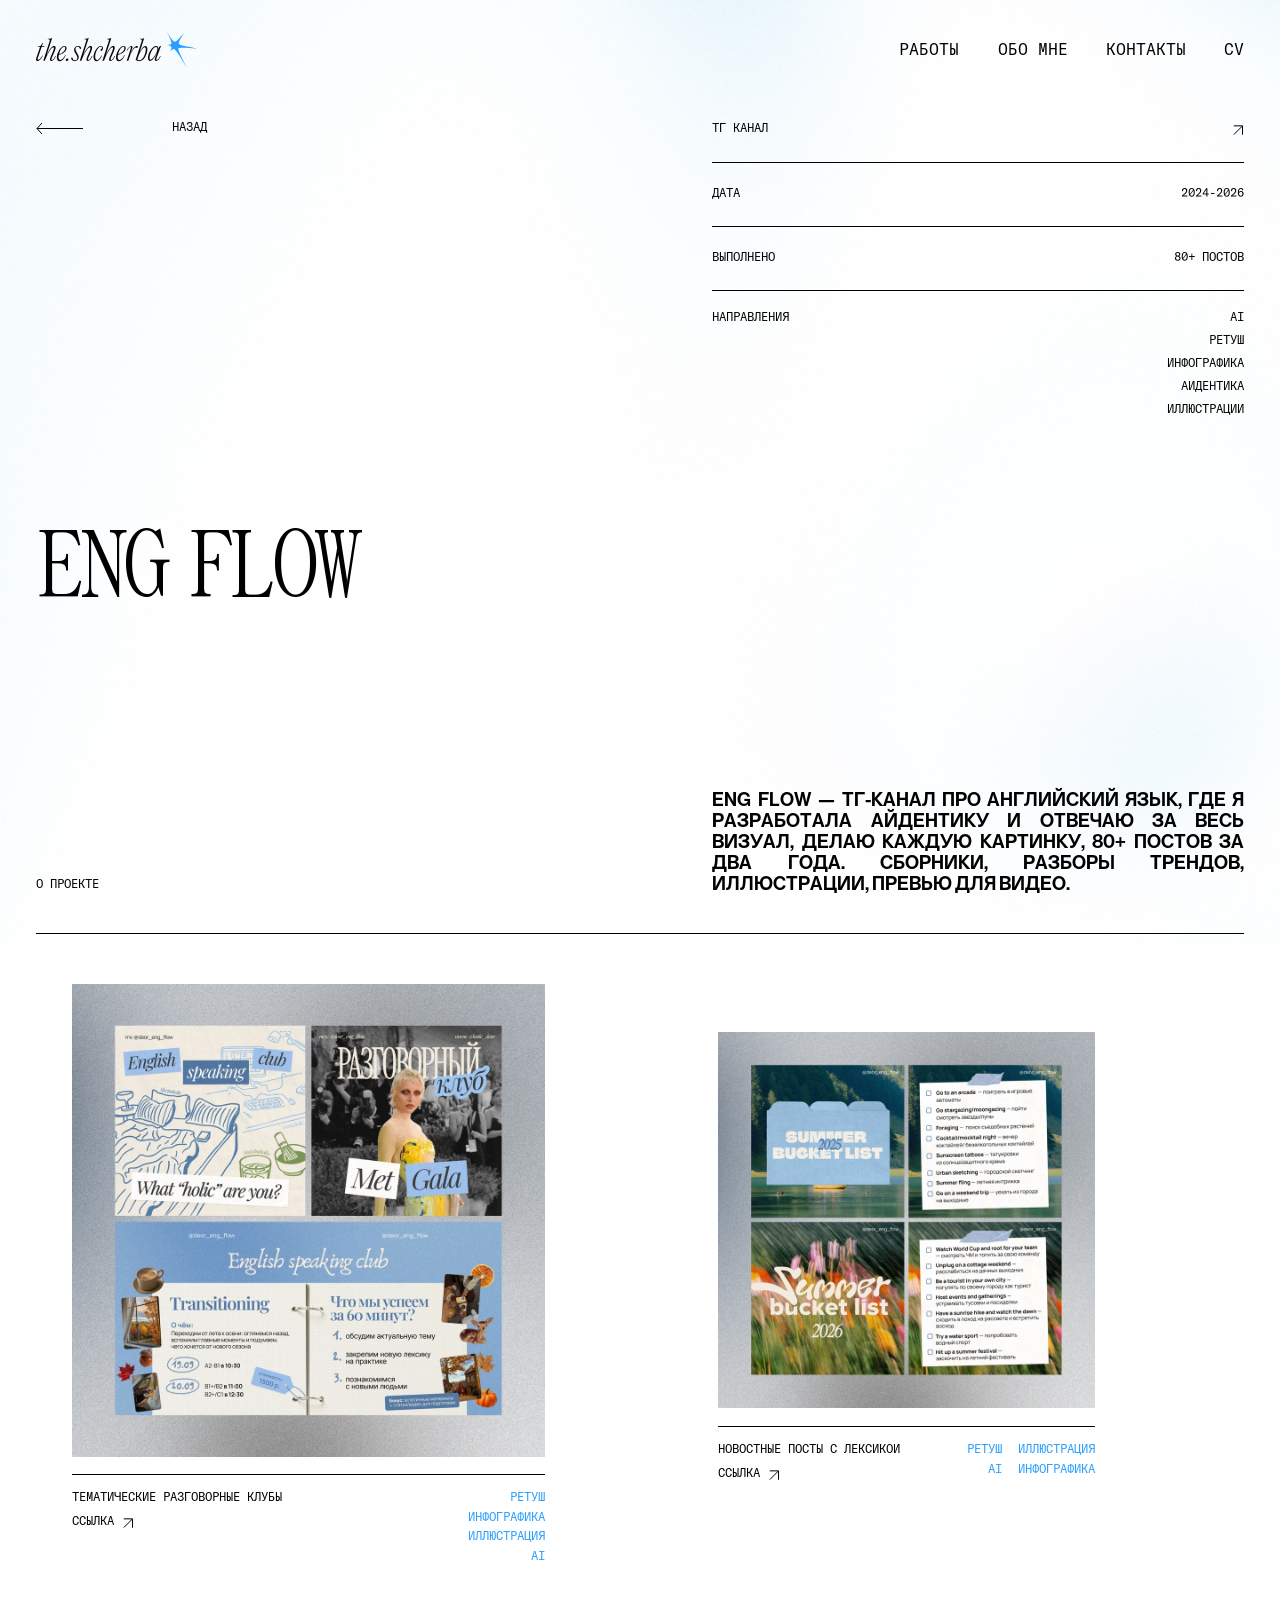
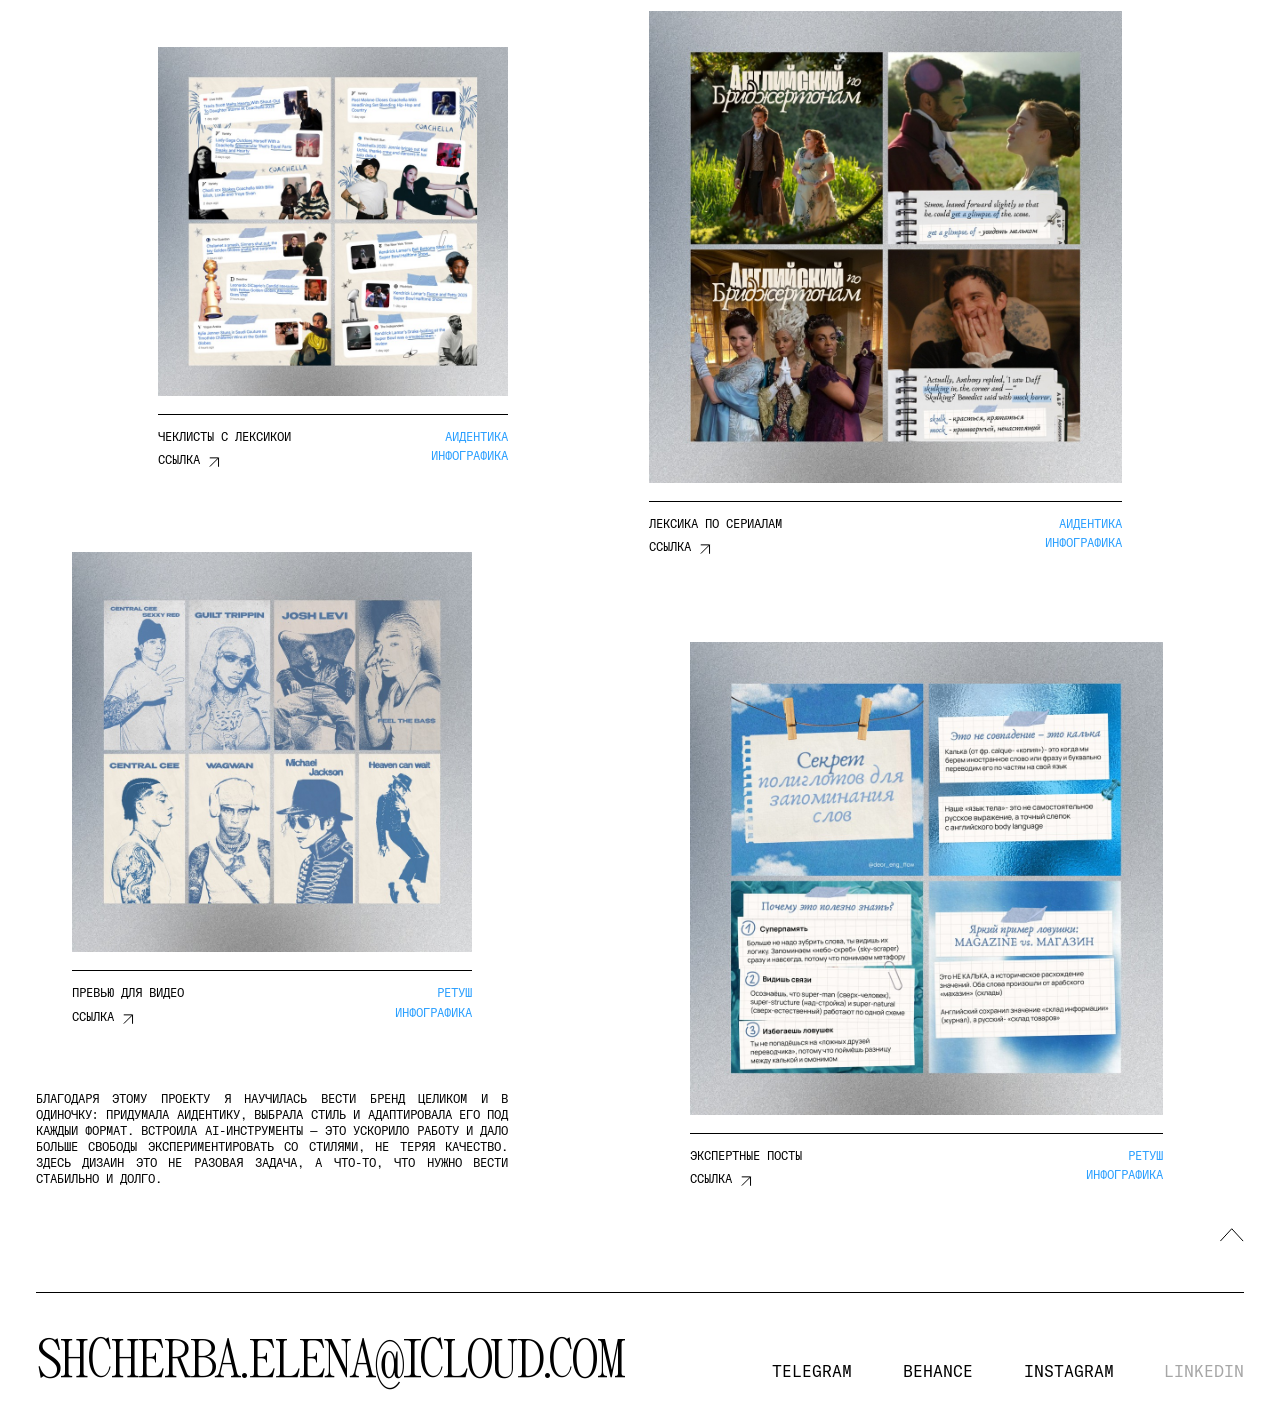
==== eng-flow.html @ 64e2c1d6 "Initial commit: portfolio site Co-Authored-By: Claude Opus 5.5 <noreply@anthropic.com>" ====
<!doctype html>
<html lang="ru">
  <head>
    <meta charset="UTF-8" />
    <meta name="viewport" content="width=device-width, initial-scale=1.0" />
    <title>eng flow — the.shcherba</title>
    <link rel="icon" type="image/png" sizes="32x32" href="assets/favicon-32.png" />
    <link rel="apple-touch-icon" href="assets/apple-touch-icon.png" />
    <link rel="stylesheet" href="css/fonts.css" />
    <link rel="stylesheet" href="css/main.css" />
    <link rel="stylesheet" href="css/case.css" />
  </head>
  <body>
    <div class="case-wrap case-wrap--eng-flow">
      <div class="case-top">
        <a href="index.html" class="case-back">
          <img
            src="assets/figma/icon-back-wide.svg"
            alt=""
            width="47"
            height="13"
          />
          <span>назад</span>
        </a>

        <div class="case-facts">
          <div class="case-facts-row case-facts-row--first">
            <a href="https://t.me/deor_eng_flow" target="_blank" rel="noopener"
              >тг канал</a
            >
            <a
              class="case-facts-arrow"
              href="https://t.me/deor_eng_flow"
              target="_blank"
              rel="noopener"
            >
              <img src="assets/figma/icon-arrow-back.svg" alt="" />
            </a>
          </div>
          <div class="case-facts-row">
            <span>дата</span>
            <span>2024-2026</span>
          </div>
          <div class="case-facts-row">
            <span>выполнено</span>
            <span>80+ постов</span>
          </div>
          <div class="case-facts-row case-facts-tags">
            <span>направления</span>
            <ul>
              <li>ai</li>
              <li>ретуш</li>
              <li>инфографика</li>
              <li>айдентика</li>
              <li>иллюстрации</li>
            </ul>
          </div>
        </div>
      </div>

      <h1 class="case-title">
        <span class="case-title-main">eng flow</span>
      </h1>

      <div class="case-about">
        <span class="case-about-label">о проекте</span>
        <p class="case-about-text">
          ENG FLOW — тг-канал про английский язык, где я разработала айдентику и
          отвечаю за весь визуал, делаю каждую картинку, 80+ постов за два года.
          сборники, разборы трендов, иллюстрации, превью для видео.
        </p>
      </div>

      <div class="case-canvas case-canvas--eng-flow">
        <!-- тематические разговорные клубы -->
        <div class="case-card-group">
          <div
            class="case-photo"
            style="left: 3.015%; top: 0%; width: 39.118%; height: 25.7%"
          >
            <img
              src="assets/photos/eng-flow/clubs.jpg"
              alt="Разговорные клубы ENG FLOW"
            />
          </div>
          <div
            class="case-card-meta"
            style="left: 3.015%; top: 26.618%; width: 39.118%"
          >
            <div class="case-card-divider"></div>
            <div class="case-card-row">
              <div class="case-card-title">
                тематические разговорные клубы
                <a
                  class="case-card-link"
                  href="https://t.me/deor_eng_flow/382"
                  target="_blank"
                  rel="noopener"
                >
                  <span>ссылка</span>
                  <img src="assets/figma/icon-arrow-back.svg" alt="" />
                </a>
              </div>
              <div class="case-card-tags">
                <div class="case-card-tag-group case-card-tag-group--flat">
                  <span>ретуш</span><span>инфографика</span
                  ><span>иллюстрация</span><span>ai</span>
                </div>
              </div>
            </div>
          </div>
        </div>

        <!-- новостные посты с лексикой -->
        <div class="case-card-group">
          <div
            class="case-photo"
            style="left: 56.471%; top: 2.56%; width: 31.176%; height: 20.483%"
          >
            <img
              src="assets/photos/eng-flow/news.jpg"
              alt="Новостные посты с лексикой ENG FLOW"
            />
          </div>
          <div
            class="case-card-meta"
            style="left: 56.471%; top: 24.01%; width: 31.176%"
          >
            <div class="case-card-divider"></div>
            <div class="case-card-row">
              <div class="case-card-title">
                новостные посты с лексикой
                <a
                  class="case-card-link"
                  href="https://t.me/deor_eng_flow/250"
                  target="_blank"
                  rel="noopener"
                >
                  <span>ссылка</span>
                  <img src="assets/figma/icon-arrow-back.svg" alt="" />
                </a>
              </div>
              <div class="case-card-tags">
                <div class="case-card-tag-group">
                  <span>ретуш</span><span>ai</span>
                </div>
                <div class="case-card-tag-group">
                  <span>иллюстрация</span><span>инфографика</span>
                </div>
              </div>
            </div>
          </div>
        </div>

        <!-- чеклисты с лексикой -->
        <div class="case-card-group">
          <div
            class="case-photo"
            style="left: 10.147%; top: 35.99%; width: 28.971%; height: 18.986%"
          >
            <img
              src="assets/photos/eng-flow/checklists.jpg"
              alt="Чеклисты с лексикой ENG FLOW"
            />
          </div>
          <div
            class="case-card-meta"
            style="left: 10.147%; top: 55.942%; width: 28.971%"
          >
            <div class="case-card-divider"></div>
            <div class="case-card-row">
              <div class="case-card-title">
                чеклисты с лексикой
                <a class="case-card-link" href="#">
                  <span>ссылка</span>
                  <img src="assets/figma/icon-arrow-back.svg" alt="" />
                </a>
              </div>
              <div class="case-card-tags">
                <div class="case-card-tag-group">
                  <span>айдентика</span><span>инфографика</span>
                </div>
              </div>
            </div>
          </div>
        </div>

        <!-- лексика по сериалам -->
        <div class="case-card-group">
          <div
            class="case-photo"
            style="left: 50.735%; top: 34.058%; width: 39.118%; height: 25.652%"
          >
            <img
              src="assets/photos/eng-flow/series.jpg"
              alt="Лексика по сериалам ENG FLOW"
            />
          </div>
          <div
            class="case-card-meta"
            style="left: 50.735%; top: 60.676%; width: 39.118%"
          >
            <div class="case-card-divider"></div>
            <div class="case-card-row">
              <div class="case-card-title">
                лексика по сериалам
                <a class="case-card-link" href="#">
                  <span>ссылка</span>
                  <img src="assets/figma/icon-arrow-back.svg" alt="" />
                </a>
              </div>
              <div class="case-card-tags">
                <div class="case-card-tag-group">
                  <span>айдентика</span><span>инфографика</span>
                </div>
              </div>
            </div>
          </div>
        </div>

        <!-- превью для видео -->
        <div class="case-card-group">
          <div
            class="case-photo"
            style="left: 3.015%; top: 63.478%; width: 33.088%; height: 21.739%"
          >
            <img
              src="assets/photos/eng-flow/video-preview.jpg"
              alt="Превью для видео ENG FLOW"
            />
          </div>
          <div
            class="case-card-meta"
            style="left: 3.015%; top: 86.184%; width: 33.088%"
          >
            <div class="case-card-divider"></div>
            <div class="case-card-row">
              <div class="case-card-title">
                превью для видео
                <a class="case-card-link" href="#">
                  <span>ссылка</span>
                  <img src="assets/figma/icon-arrow-back.svg" alt="" />
                </a>
              </div>
              <div class="case-card-tags">
                <div class="case-card-tag-group">
                  <span>ретуш</span><span>инфографика</span>
                </div>
              </div>
            </div>
          </div>
        </div>

        <!-- экспертные посты -->
        <div class="case-card-group">
          <div
            class="case-photo"
            style="left: 54.118%; top: 68.357%; width: 39.118%; height: 25.7%"
          >
            <img
              src="assets/photos/eng-flow/expert.jpg"
              alt="Экспертные посты ENG FLOW"
            />
          </div>
          <div
            class="case-card-meta"
            style="left: 54.118%; top: 95.024%; width: 39.118%"
          >
            <div class="case-card-divider"></div>
            <div class="case-card-row">
              <div class="case-card-title">
                экспертные посты
                <a class="case-card-link" href="#">
                  <span>ссылка</span>
                  <img src="assets/figma/icon-arrow-back.svg" alt="" />
                </a>
              </div>
              <div class="case-card-tags">
                <div class="case-card-tag-group">
                  <span>ретуш</span><span>инфографика</span>
                </div>
              </div>
            </div>
          </div>
        </div>
      </div>

      <div class="case-outro-note">
        <p class="case-outro-text case-outro-text--eng-flow">
          благодаря этому проекту я научилась вести бренд целиком и в одиночку:
          придумала айдентику, выбрала стиль и адаптировала его под каждый
          формат. встроила AI-инструменты — это ускорило работу и дало больше
          свободы экспериментировать со стилями, не теряя качество. здесь дизайн
          это не разовая задача, а что-то, что нужно вести стабильно и долго.
        </p>
        <a href="#top" aria-label="наверх">
          <img class="case-totop" src="assets/figma/icon-totop.svg" alt="" />
        </a>
      </div>
    </div>

    <div class="case-footer-wrap">
      <div
        class="bg-black"
        style="height: 1px; background: #000; width: 100%"
      ></div>
      <footer id="contacts" class="contacts">
        <a class="contacts-email" href="mailto:shcherba.elena@icloud.com"
          >shcherba.elena@icloud.com</a
        >
        <nav class="contacts-links">
          <a href="https://t.me/the_shcherba" target="_blank" rel="noopener"
            >telegram</a
          >
          <a
            href="https://www.behance.net/the_shcherba"
            target="_blank"
            rel="noopener"
            >behance</a
          >
          <a
            href="https://www.instagram.com/the.shcherba/"
            target="_blank"
            rel="noopener"
            >instagram</a
          >
          <span class="contacts-link--pending" title="ждём ссылку от Лены"
            >linkedin</span
          >
        </nav>
      </footer>
    </div>

    <!-- РАУНД 28: хедер намеренно вынесен сюда, в самый конец <body> (не там, где он
       визуально на странице) — технический приём, не визуальный. Подробности в
       комментарии у .hero-nav в main.css: прилипающий/скрывающийся при скролле хедер
       (position:absolute, БЕЗ z-index — z-index ломает mix-blend-mode, см. комментарий)
       должен идти в разметке ПОСЛЕ секций со своим z-index (.skills-canvas/.case-canvas),
       иначе они будут рисоваться поверх него при скролле — порядок покраски для
       position:absolute элементов без z-index решает именно разметка, не CSS-позиция. -->
    <header class="hero-nav">
      <a href="index.html#top" class="logo">
        <img
          class="logo-text-img"
          src="assets/figma/logo-text.svg"
          alt="the.shcherba"
          width="125"
          height="24"
        />
        <img
          class="logo-star-img"
          src="assets/figma/logo-star.svg"
          alt=""
          width="31"
          height="36"
        />
      </a>
      <button type="button" class="nav-menu-toggle" aria-expanded="false">
        (меню)
      </button>
      <nav class="nav-links">
        <a href="index.html#works">работы</a>
        <a href="index.html#about">обо мне</a>
        <a href="index.html#contacts">контакты</a>
        <a href="#" class="cv-link" target="_blank" rel="noopener">cv</a>
      </nav>
    </header>

    <script src="js/vendor/lenis.min.js"></script>
    <script src="js/smooth-scroll.js"></script>
    <script src="js/background.js"></script>
    <script src="js/nav.js"></script>
    <script src="js/cursor.js"></script>
    <script src="js/case-cards.js"></script>
  </body>
</html>
---- css/fonts.css ----
/* GT America Mono — навигация, мелкий текст (Trial — купить лицензию перед публикацией) */
@font-face {
  font-family: "GT America Mono";
  src: url("../fonts/gt-america-mono/GT-America-Mono-Light-Trial.otf") format("opentype");
  font-weight: 300;
  font-style: normal;
  font-display: swap;
}
@font-face {
  font-family: "GT America Mono";
  src: url("../fonts/gt-america-mono/GT-America-Mono-Regular-Trial.otf") format("opentype");
  font-weight: 400;
  font-style: normal;
  font-display: swap;
}

/* Panama — крупный заголовок первого экрана */
@font-face {
  font-family: "Panama";
  src: url("../fonts/panama/Panama-Regular.ttf") format("truetype");
  font-weight: 400;
  font-style: normal;
  font-display: swap;
}

/* PP Editorial New Ultralight Italic — для логотипа (сейчас лого подключено как SVG-картинка, шрифт оставлен про запас) */
@font-face {
  font-family: "PP Editorial New";
  src: url("../fonts/pp-editorial-new/PPEditorialNew-UltralightItalic-BF644b214ff1e9b.otf") format("opentype");
  font-weight: 200;
  font-style: italic;
  font-display: swap;
}

/* PP Editorial New Ultralight (прямой) — цифры в заголовках карточек работ */
@font-face {
  font-family: "PP Editorial New";
  src: url("../fonts/pp-editorial-new/PPEditorialNew-Ultralight-BF644b21500d0c0.otf") format("opentype");
  font-weight: 200;
  font-style: normal;
  font-display: swap;
}

/* Neue Haas Grotesk Display Pro — заголовки секций ("работы", "обо мне") и вступительный текст блока "обо мне" */
/* РАУНД 11: Лена прислала Medium (65) взамен Roman (55) — используем Medium везде, где подключен этот шрифт */
@font-face {
  font-family: "Neue Haas Grotesk Display Pro";
  src: url("../fonts/neue-haas/Neue-Haas-Grotesk-Display-Pro-65-Medium.otf") format("opentype");
  font-weight: 400;
  font-style: normal;
  font-display: swap;
}
---- css/main.css ----
/* ===== reset / base ===== */
*,
*::before,
*::after {
  box-sizing: border-box;
}
html,
body {
  margin: 0;
  padding: 0;
}
body {
  font-family: "GT America Mono", monospace;
  color: #000;
  background: #fff;
  -webkit-font-smoothing: antialiased;
  padding: 0 clamp(20px, 2.78vw, 40px); /* 40px at 1440 canvas width */
}
img {
  display: block;
  max-width: 100%;
}
a {
  color: inherit;
  text-decoration: none;
}
ul {
  list-style: none;
  margin: 0;
  padding: 0;
}
h1 {
  margin: 0;
  font-weight: normal;
}

/* РАУНД 29: визуально скрытый, но доступный для скринридеров текст — нужен там, где одно и то
   же содержимое показано визуально по-разному на десктопе и мобильном (см. .hero-headline:
   десктопная и мобильная версии заголовка — это две разные "нарезки" на строки одного и того же
   текста через чистый CSS display:none/block, обе помечены aria-hidden, поэтому самому тексту
   нужен один-единственный настоящий источник для accessibility — этот класс). */
.sr-only {
  position: absolute;
  width: 1px;
  height: 1px;
  padding: 0;
  margin: -1px;
  overflow: hidden;
  clip: rect(0, 0, 0, 0);
  white-space: nowrap;
  border: 0;
}

/* ===== фон с нойзом (референс chriskalafatis.com, см. js/background.js) ===== */
#bg-canvas {
  position: fixed;
  top: -5vh;
  left: -5vw;
  width: 110vw;
  height: 110vh;
  z-index: -1;
  pointer-events: none;
  /* было 60px. Блюр — это фильтр нижних частот: он усредняет соседние пиксели, а значит стирает
     ЛЮБОЕ мелкое зерно (оно меняется через пиксель — самая высокая "частота" из возможных) даже
     при небольшом радиусе блюра, задолго до того как начинает заметно сглаживать сам силуэт пятна.
     Поэтому блюр тут больше не используется вообще — мягкий край даёт сам шейдер (smoothstep
     внутри blob()), а зерно (js/background.js) остаётся видимым как и должно */
  filter: none;
}

/* ===== кастомный курсор (референс klyuse.com, см. js/cursor.js) ===== */
html.has-custom-cursor,
html.has-custom-cursor * {
  cursor: none !important;
}

.cursor {
  position: fixed;
  top: 0;
  left: 0;
  width: 0;
  height: 0;
  pointer-events: none;
  z-index: 9999;
  opacity: 0;
  transition: opacity 0.2s ease;
}

.cursor.is-visible {
  opacity: 1;
}

.cursor-dot {
  position: absolute;
  top: 0;
  left: 0;
  width: 9px;
  height: 9px;
  border-radius: 50%;
  background: var(--color-accent, #36a9e2);
  border: 0px solid var(--color-accent, #36a9e2);
  transform: translate(-50%, -50%);
  transition:
    width 0.3s cubic-bezier(0.19, 1, 0.22, 1),
    height 0.3s cubic-bezier(0.19, 1, 0.22, 1),
    background-color 0.3s ease,
    border-width 0.3s ease;
}

.cursor.is-hover .cursor-dot {
  width: 80px;
  height: 80px;
  background: rgba(54, 169, 226, 0.16);
  border: 1px solid var(--color-accent, #36a9e2);
}

@media (hover: none), (pointer: coarse) {
  .cursor {
    display: none;
  }
}

/* ===== экран загрузки (РАУНД 36, Figma нода 217:10764 — "MacBook Air - 1") =====
   Показывается при каждом открытии страницы: гифка кота по центру, "Loading..." под ней.
   В Figma-макете (кадр 1280×832) центр группы "кот+текст" чуть выше геометрического центра
   экрана (175px до верха кота + 274 высота + 31 зазор + 12 текста = группа 175-492px, её
   центр 333.5px — это 40% высоты кадра, не 50%), поэтому вместо чистого justify-content:center
   у .loading-screen-inner есть небольшой отрицательный margin-top (в vh, т.к. это оверлей на
   весь экран — в отличие от остальной вёрстки сайта с её max-width:1360px контейнером, тут
   позиционирование от viewport, не от контента). z-index выше, чем у курсора (9999, см. выше) —
   оверлей должен перекрывать вообще всё, включая кастомный курсор. */
.loading-screen {
  position: fixed;
  inset: 0;
  z-index: 100000;
  background: #fff;
  display: flex;
  align-items: center;
  justify-content: center;
  transition: opacity 0.5s ease;
}

.loading-screen.is-hidden {
  opacity: 0;
  pointer-events: none;
}

.loading-screen-inner {
  display: flex;
  flex-direction: column;
  align-items: center;
  gap: 31px;
  margin-top: clamp(-80px, -10vh, 0px);
}

.loading-screen-gif {
  width: clamp(120px, 21vw, 274px);
  aspect-ratio: 1 / 1;
  object-fit: contain;
}

.loading-screen-text {
  margin: 0;
  font-family: "GT America Mono", monospace;
  font-size: 16px;
  text-transform: uppercase;
  color: #000;
  white-space: nowrap;
}

body.is-loading {
  overflow: hidden;
}

@media (prefers-reduced-motion: reduce) {
  .loading-screen {
    transition: none;
  }
}

/* ===== первый экран ===== */
.hero {
  max-width: 1360px;
  margin: 0 auto;
  display: flex;
  flex-direction: column;
  align-items: flex-start;
  gap: 19px;
  /* РАУНД 28: .hero-nav снова ушёл из потока (position:absolute) — нужен position:relative
     здесь, чтобы он позиционировался относительно .hero (центрированной колонки 1360px),
     а не относительно viewport/body. padding-top компенсирует место, которое раньше занимал
     хедер в потоке (его высоту, var(--nav-h), меряет js/nav.js) + прежний gap 19px до него. */
  position: relative;
  padding-top: calc(var(--nav-h, 110px) + 19px);

  height: calc(100vh - 40px);
}

/* --- хедер ---
   РАУНД 19: маска-инверсия/scramble/подчёркивание/прилипание-скрытие при скролле были убраны
   по просьбе Лены — хедер вернулся в обычный статичный поток.
   РАУНД 27: Лена попросила вернуть анимацию хедера как на chriskalafatis.com — маску-инверсию
   на буквах, подчёркивание при наведении, смену символов на 4 пунктах меню, плавную анимацию.
   Тогда НЕ трогали position хедера (оставался в обычном потоке, position:static) — именно
   смена position (fixed в РАУНДЕ 16, затем absolute+scroll-sync в РАУНДЕ 17-18) была причиной
   почти всех багов с маской в прошлых раундах (у position:fixed/absolute со своим stacking
   context mix-blend-mode видит только контент внутри этого контекста, не реальный фон страницы
   позади) — тогда это не просили, поэтому не добавляли.
   РАУНД 28: Лена явно попросила именно это — "при прокрутке вниз пропадает вверх появляется
   мягко", как на chriskalafatis.com. Возвращаем position:absolute, но теперь зная уроки
   прошлых раундов плюс НОВУЮ находку этого раунда (проверено отдельным минимальным тестом в
   Playwright, не на глаз):

   (1) РАУНД 17 — position:fixed ломает mix-blend-mode кросс-контентный блендинг (изолированный
   stacking context), а position:absolute без СВОЕГО z-index — нет; поэтому "прилипание" к верху
   экрана при скролле делается не через fixed, а через JS, который на каждый кадр выставляет
   nav.style.top = window.scrollY (см. js/nav.js) — визуально неотличимо от fixed, но блендинг
   остаётся настоящим.

   (2) РАУНД 18 — анимация через CSS `transform` на элементе с position:fixed/absolute может
   спровоцировать браузер поднять его в отдельный GPU-слой композитинга даже в состоянии покоя —
   это тоже ломает mix-blend-mode на реальных устройствах. Поэтому анимация скрытия/появления
   идёт через `margin-top` (layout-свойство), а не через transform.

   (3) НОВОЕ, РАУНД 28 — САМ `z-index` (с любым числовым значением, не `auto`) на позиционированном
   элементе создаёт для него изолированную группу блендинга точно так же, как position:fixed —
   mix-blend-mode внутри такой группы видит только то, что нарисовано ВНУТРИ самого .hero-nav
   (например звёздочку рядом с текстом), а не реальный контент страницы позади хедера. Раньше
   (РАУНДЫ 16-18) на хедере стоял `z-index:100` — похоже, кросс-контентный блендинг тогда работал
   не до конца корректно, просто это не было поймано отдельным тестом. Проверено минимальным
   изолированным примером (прямоугольник с mix-blend-mode:difference текстом на градиентном фоне):
   без z-index — текст корректно меняет цвет под градиентом; с любым z-index (включая 100) —
   текст остаётся сплошным белым, блендинга нет. Поэтому здесь z-index у `.hero-nav` НЕТ вообще —
   чтобы он всё равно гарантированно рисовался поверх других секций со своим z-index
   (`.skills-canvas`/`.case-canvas`, им z-index:0 нужен по отдельной причине — см. комментарий
   там), сам `<header class="hero-nav">` в разметке каждой страницы перенесён в самый конец
   `<body>` (после всех остальных секций) — для position:absolute элементов без z-index порядок
   прорисовки среди "конкурентов" на той же позиции решает порядок в DOM, а не позиция на экране
   (которая всё равно управляется через top/margin-top, а не через место в разметке). */
.hero-nav {
  /* хедер позиционируется от окна (position:absolute, body не relative), а не от колонки
     контента — поэтому вычитаем боковые отступы body (та же clamp, что у body выше), иначе
     на узких экранах (где 1360px не ограничивает) он прилипал к краям экрана */
  width: calc(100% - 2 * clamp(20px, 2.78vw, 40px));
  max-width: 1360px;
  margin: 0 auto;
  padding: clamp(20px, 2.6vw, 32px) 0px clamp(14px, 1.8vw, 22px);
  box-sizing: border-box;
  display: flex;
  align-items: center;
  justify-content: space-between;
  position: absolute;
  top: 0;
  left: 0;
  right: 0;
  margin-top: 0;
  transition: margin-top 0.4s ease;
}

/* скрытое состояние — выезжает вверх за пределы экрана (margin-top отрицательный, см. комментарий
   выше про то, почему margin-top, а не transform). На самом верху страницы хедер всегда виден
   (см. логику в js/nav.js) — сразу после загрузки класс не навешивается. */
.hero-nav.nav-hidden {
  margin-top: calc(var(--nav-h, 110px) * -1.3);
}

.logo {
  display: flex;
  align-items: center;
  gap: 6px;
}

/* mix-blend-mode:difference против белого текста и filter:invert(1) против чёрного SVG-лого —
   та же пара приёмов, что уже проверялась в РАУНДАХ 16/18: инверсия должна быть именно на
   буквах (текст лого + пункты меню), звёздочка (.logo-star-img) её сознательно не получает,
   как и просила Лена в РАУНДЕ 18 ("маска инвертирующая... только на буквах"). */
.logo-text-img {
  display: block;
  width: 125px;
  height: 24px;
  mix-blend-mode: difference;
  filter: invert(1);
}

.logo-star-img {
  display: block;
  width: 31px;
  height: 36px;
}

.nav-links {
  display: flex;
  align-items: center;
  gap: clamp(20px, 3vw, 42px);
}

.nav-links a {
  position: relative;
  display: inline-block;
  font-size: 16px;
  line-height: 12px;
  text-transform: uppercase;
  white-space: nowrap;
  color: #fff;
  mix-blend-mode: difference;
}

/* подчёркивание при наведении — тонкая линия, выезжает слева направо.
   Тоже mix-blend-mode:difference + белый фон, как и сам текст, чтобы линия вела себя так же
   (видна на любом фоне позади хедера, не только на белом). */
.nav-links a::after {
  content: "";
  position: absolute;
  left: 0;
  right: 0;
  bottom: -4px;
  height: 1px;
  background: #fff;
  mix-blend-mode: difference;
  transform: scaleX(0);
  transform-origin: left;
  transition: transform 0.35s ease;
}

.nav-links a:hover::after {
  transform: scaleX(1);
}

/* Safari / любой браузер на iOS (движок WebKit): маска-инверсия хедера там не работает.
   Проверено тестовыми страницами в Safari: ломает её WebGL-фон #bg-canvas (с ним — текст
   не виден, без него — виден; прилипание хедера через top в js/nav.js ни при чём). Плюс
   WebKit не смешивает с фоном самого body/холста страницы — только с обычными блоками.
   mix-blend-mode в WebKit видит только то, что в одном слое композитинга с хедером, а
   анимированный канвас всегда в своём слое. Поэтому в WebKit — запасной вариант: обычный
   чёрный текст и чёрное лого без блендинга, всегда (по решению Лены — без переключения цвета
   над фото). Класс .is-webkit на <html> ставит js/nav.js. */
html.is-webkit .logo-text-img {
  mix-blend-mode: normal;
  filter: none; /* исходный SVG лого чёрный — invert(1) делал его белым для difference */
}

html.is-webkit .nav-links a,
html.is-webkit .nav-links a::after,
html.is-webkit .nav-menu-toggle {
  mix-blend-mode: normal;
}

html.is-webkit .nav-links a,
html.is-webkit .nav-menu-toggle {
  color: #000;
}

html.is-webkit .nav-links a::after {
  background: #000;
}

/* РАУНД 29: кнопка "(меню)" — показывается только на узких экранах (см. @media max-width:480px),
   раскрывает/прячет .nav-links. На десктопе/планшете её просто не видно и она не участвует в
   layout (display:none), поэтому justify-content:space-between у .hero-nav её не замечает. */
.nav-menu-toggle {
  display: none;
}

/* --- заголовок --- */
.hero-headline {
  position: relative;
  width: 100%;
  height: clamp(320px, 44vw, 599px);
}

.hero-star {
  position: absolute;
  left: 11.8%;
  top: 41.4%;
  width: 21px;
  height: 21px;
}

/* РАУНД 29: настоящий <h1> теперь просто .sr-only (один источник текста для скринридеров —
   см. комментарий у .sr-only в начале файла), сама видимая вёрстка — в .hero-lines--desktop /
   .hero-lines--mobile ниже (обе aria-hidden, переключаются через display:none/block по
   медиа-запросу, см. @media (max-width: 480px) в конце файла). */
.hero-lines--mobile {
  display: none;
}

.hero-line {
  position: absolute;
  display: block;
  font-family: "Panama", serif;
  font-size: clamp(30px, 5.88vw, 80px);
  line-height: 1;
  letter-spacing: -0.0695em;
  text-transform: uppercase;
  white-space: nowrap;
  color: #000;
  transform: translateY(-50%);
}

.hero-line:nth-of-type(1) {
  left: 14.49%;
  right: 17.72%;
  top: 43.24%;
}

.hero-line:nth-of-type(2) {
  left: 25.59%;
  right: 14.49%;
  top: 56.59%;
}

.hero-line:nth-of-type(3) {
  left: 18.31%;
  right: 20.37%;
  top: 69.95%;
}

.hero-accent {
  position: absolute;
  right: 9.3%;
  top: 69.45%;
  transform: translateY(-50%);
  font-family: "GT America Mono", monospace;
  font-size: 16px;
  text-transform: uppercase;
  white-space: nowrap;
  color: #36a9e2;
}

.hero-accent-smiley {
  text-transform: none;
}

/* --- низ первого экрана --- */
.hero-bottom {
  width: 100%;
  display: flex;
  align-items: flex-end;
  justify-content: space-between;
}

.hero-greeting {
  display: flex;
  align-items: flex-end;
  gap: 12px;
}

.hero-photo {
  width: 125px;
  height: 142px;
  overflow: hidden;
  flex-shrink: 0;
}

.hero-photo img {
  width: 100%;
  height: 100%;
  object-fit: cover;
}

.hero-greeting-text {
  margin: 0;
  font-family: "GT America Mono", monospace;
  font-size: 16px;
  line-height: 1;
  text-transform: uppercase;
  white-space: nowrap;
  color: #000;
}
.hero-greeting-text-comma {
  letter-spacing: -0.0822em;
}

.hero-stats {
  display: flex;
  flex-direction: column;
  align-items: flex-end;
  gap: 8px;
  font-family: "GT America Mono", monospace;
  font-size: 16px;
  line-height: 1;
  text-transform: uppercase;
  text-align: right;
  color: #000;
  white-space: nowrap;
}

/* ===== общий ритм секций ===== */
:root {
  --gap-section: clamp(40px, 5.56vw, 80px); /* 80px на холсте 1440 */
  --gap-sub: clamp(
    28px,
    4.17vw,
    60px
  ); /* 60px между типы проектов / обо мне / контакты */
  --color-tag: #2a9fff; /* категория-тег у карточек работ */
  --color-accent: #36a9e2; /* акцентный голубой (hero, фон) */
}

.works,
.bottom-group {
  max-width: 1360px;
  margin: var(--gap-section) auto 0;
}

/* --- переиспользуемый заголовок секции ("работы (1)", "обо мне (2)") --- */
.section-header {
  display: flex;
  align-items: center;
  justify-content: space-between;
  width: 100%;
  padding: 18px 0;
  border-bottom: 1px solid #000;
  text-transform: uppercase;
}

.section-label {
  font-family: "Neue Haas Grotesk Display Pro", sans-serif;
  font-size: 19px;
  line-height: 19px;
}

.section-counter {
  font-family: "GT America Mono", monospace;
  font-size: 19px;
  line-height: 19px;
  letter-spacing: -0.0882em;
}

/* ===== работы ===== */
.works {
  display: flex;
  flex-direction: column;
  gap: 20px;
}

.work-divider {
  height: 1px;
  background: #000;
  width: 100%;
}

.work-row {
  display: flex;
  align-items: stretch;
  gap: 20px;
}

.work-info {
  flex: 0 0 39.12%;
  display: flex;
  flex-direction: column;
  justify-content: space-between;
  text-transform: uppercase;
}

.work-tag {
  font-family: "GT America Mono", monospace;
  font-size: 12px;
  line-height: 12px;
  color: var(--color-tag);
}

.work-title {
  margin: 0;
  display: flex;
  align-items: flex-end;
  gap: clamp(8px, 1.25vw, 17px);
  font-family: "Panama", serif;
  font-weight: normal;
  font-size: clamp(28px, 4.27vw, 58px);
  letter-spacing: -0.06em;
  line-height: 1;
  color: #000;
}

.work-number {
  font-family: "PP Editorial New", serif;
  font-weight: 200;
  font-size: clamp(24px, 3.82vw, 52px);
  letter-spacing: -0.04em;
}

.work-image {
  flex-shrink: 0;
  overflow: hidden;
}

.work-image img {
  width: 100%;
  height: 100%;
  object-fit: cover;
  display: block;
}

.work-image--wide {
  flex-basis: 33.38%;
  aspect-ratio: 454 / 315;
}

.work-image--square {
  flex-basis: 23.16%;
  aspect-ratio: 1 / 1;
}

.work-meta {
  flex: 1 1 0%;
  display: flex;
  flex-direction: column;
  justify-content: space-between;
  align-items: flex-end;
  text-align: right;
  text-transform: uppercase;
  font-family: "GT America Mono", monospace;
  font-size: 12px;
  line-height: 12px;
}

.work-facts {
  display: flex;
  flex-direction: column;
  align-items: flex-end;
  gap: 8px;
}

.work-tags {
  display: flex;
  flex-direction: column;
  align-items: flex-end;
  gap: 8px;
}

/* ===== типы проектов (шарики, статично — без физики, добавим позже) ===== */
.bottom-group {
  display: flex;
  flex-direction: column;
}

.skills-canvas {
  position: relative;
  /* z-index:0 (а не auto) — создаёт свой локальный stacking context, чтобы z-index у шариков/
     подсказки внутри (ниже) не "утекал" на уровень всей страницы */
  z-index: 0;
  width: 100%;
  aspect-ratio: 1360 / 682;
  border: 1px solid #000;
  border-radius: 40px;
  overflow: hidden;
}

.skills-hint,
.skills-title {
  position: absolute;
  left: 50%;
  text-align: center;
  white-space: nowrap;
  color: #000;
  text-transform: uppercase;
  z-index: 2;
  pointer-events: none;
}

/* подсказка — на 10px над заголовком (было отдельно, top: 50% − 7.5vw, и зазор плавал от
   ширины). Заголовок центрирован по 50% с line-height:1, поэтому его верх = 50% − половина
   font-size (та же clamp, что у .skills-title ниже); translateY(-100%) ставит низ подсказки
   на эту линию минус 3px. Не 10: у подсказки под буквами ещё место строки, а заглавные
   Panama начинаются ниже верха строки — видимый зазор между самими буквами выходит ~10px.
   Мобильный (≤480) переопределяет top/transform отдельно. */
.skills-hint {
  top: calc(50% - clamp(26px, 4.27vw, 58px) / 2 - 3px);
  transform: translate(-50%, -100%);
  font-family: "GT America Mono", monospace;
  font-size: 16px;
}

.skills-title {
  top: 50%;
  transform: translate(-50%, -50%);
  margin: 0;
  font-family: "Panama", serif;
  font-weight: normal;
  font-size: clamp(26px, 4.27vw, 58px);
  letter-spacing: -0.06em;
  line-height: 1;
}

.skills-balls {
  position: absolute;
  inset: 0;
}

.skills-balls li {
  position: absolute;
  aspect-ratio: 1 / 1;
  width: 11.03%;
  border: 1px solid #000;
  border-radius: 50%;
  display: flex;
  align-items: center;
  justify-content: center;
  text-align: center;
  padding: 8px;
  font-family: "GT America Mono", monospace;
  font-size: 12px;
  line-height: 12px;
  color: #000;
  text-transform: uppercase;
}

.skills-balls li:nth-child(1) {
  left: 77.87%;
  top: 0.51%;
}
.skills-balls li:nth-child(2) {
  left: 59.41%;
  top: 11.14%;
}
.skills-balls li:nth-child(3) {
  left: 43.9%;
  top: 8.8%;
}
.skills-balls li:nth-child(4) {
  left: 15.37%;
  top: 12.9%;
}
.skills-balls li:nth-child(5) {
  left: 30%;
  top: 23.02%;
}
.skills-balls li:nth-child(6) {
  left: 30%;
  top: 48.24%;
}
.skills-balls li:nth-child(7) {
  left: 18.46%;
  top: 48.24%;
}
.skills-balls li:nth-child(8) {
  left: 18.46%;
  top: 77.57%;
}
.skills-balls li:nth-child(9) {
  left: 31.47%;
  top: 77.57%;
}
.skills-balls li:nth-child(10) {
  left: 48.16%;
  top: 77.57%;
}
.skills-balls li:nth-child(11) {
  left: 61.18%;
  top: 77.57%;
}
.skills-balls li:nth-child(12) {
  left: 77.87%;
  top: 77.57%;
}
.skills-balls li:nth-child(13) {
  left: 64.93%;
  top: 48.24%;
}

/* на десктопе js/skills-balls.js заменяет статичный список на физику-канвас */
.skills-balls--hidden {
  display: none;
}

.skills-physics-canvas {
  position: absolute;
  inset: 0;
  z-index: 1;
  touch-action: none;
}

/* ===== обо мне ===== */
.about {
  margin-top: var(--gap-sub);
  display: flex;
  flex-direction: column;
  gap: 60px;
}

.about-body {
  display: flex;
  justify-content: space-between;
  gap: 24px;
  flex-wrap: wrap;
}

.about-text {
  flex: 0 0 39.1%;
  display: flex;
  flex-direction: column;
  gap: 8px;
  text-align: justify;
  text-transform: uppercase;
}

.about-intro {
  margin: 0;
  font-family: "Neue Haas Grotesk Display Pro", sans-serif;
  font-size: 19px;
  line-height: 21px;
}

.about-bio {
  margin: 0;
  font-family: "GT America Mono", monospace;
  font-size: 12px;
  line-height: 16px;
}

.about-programs {
  flex: 0 0 39.1%;
  min-width: 260px;
}

.about-programs h4 {
  margin: 0 0 12px;
  font-family: "Neue Haas Grotesk Display Pro", sans-serif;
  font-weight: normal;
  font-size: 19px;
  text-transform: uppercase;
}

.about-programs-cols {
  display: flex;
  gap: 20px;
}

.about-programs-cols ul {
  flex: 1;
  display: flex;
  flex-direction: column;
  gap: 2px;
  font-family: "GT America Mono", monospace;
  font-size: 12px;
  line-height: 16px;
  text-transform: uppercase;
}

/* ===== контакты / футер ===== */
.contacts {
  margin-top: var(--gap-sub);
  display: flex;
  align-items: flex-end;
  justify-content: space-between;
  flex-wrap: wrap;
  gap: 24px;
  padding-bottom: var(--gap-section);
}

.contacts-email {
  font-family: "Panama", serif;
  font-size: clamp(28px, 4.27vw, 58px);
  line-height: 1;
  letter-spacing: -0.06em;
  text-transform: uppercase;
  color: #000;
}

.contacts-links {
  flex: 0 0 39.1%;
  min-width: 260px;
  display: flex;
  align-items: center;
  justify-content: space-between;
  gap: 16px;
  font-family: "GT America Mono", monospace;
  font-size: 16px;
  text-transform: uppercase;
}

.contacts-link--pending {
  color: #000;
  opacity: 0.35;
  cursor: default;
}

/* десктоп: от футера до конца страницы — тот же отступ, что у хедера сверху (верхний padding
   .hero-nav: clamp(20px, 2.6vw, 32px), т.е. 32px на обычной ширине десктопа). На мобильных
   ширинах (≤860) — свои 24px, см. .contacts в @media (max-width: 860px) ниже. */
@media (min-width: 861px) {
  .contacts {
    padding-bottom: clamp(20px, 2.6vw, 32px);
    /* соцсети — на одной линии с буквами почты (по базовой линии), а не с низом блока:
       низ блока почты задаёт "@", который уходит ниже строки, и ссылки из-за него
       опускались ниже букв */
    align-items: baseline;
  }
}

/* ===== mobile fallback (без макета в Figma — своя адаптация) ===== */
@media (max-width: 860px) {
  .hero-nav {
    flex-wrap: wrap;
    row-gap: 16px;
  }
  .nav-links {
    gap: 20px;
  }

  .hero-headline {
    height: auto;
    padding: 48px 0 24px;
  }
  .hero-star {
    display: none;
  }
  .hero-line {
    position: static;
    display: block;
    transform: none;
    font-size: clamp(28px, 9vw, 40px);
    white-space: normal;
  }
  .hero-accent {
    position: static;
    display: block;
    transform: none;
    text-align: left;
    margin-top: 12px;
  }

  .hero-bottom {
    flex-wrap: wrap;
    gap: 24px;
  }
  .hero-stats {
    align-items: flex-start;
    text-align: left;
  }

  /* --- работы --- */
  .work-row {
    flex-wrap: wrap;
  }
  .work-info {
    flex: 1 1 100%;
    order: 1;
    gap: 12px;
  }
  .work-image {
    order: 2;
    flex: 1 1 100%;
  }
  .work-image--wide,
  .work-image--square {
    flex-basis: 100%;
  }
  .work-meta {
    order: 3;
    flex: 1 1 100%;
    align-items: flex-start;
    text-align: left;
    margin-top: 12px;
  }
  .work-facts,
  .work-tags {
    align-items: flex-start;
  }

  /* --- типы проектов ---
     РАУНД 29: раньше тут на узком экране физика шариков полностью отключалась (js/skills-balls.js
     возвращался из isDesktop()-проверки) и вместо холста показывался плоский список тегов-пилюль.
     Лена явно попросила ("блок с шариками должен быть такой же анимированный как в декстопной
     версии") — физика теперь работает на любой ширине (js больше не делает ранний return), холст
     остаётся тем же бордер-блоком со скруглением, что и на десктопе (без переопределений здесь).
     Точная подгонка размера шариков/заголовка под Figma-макет "Главная — мобильная" — в
     @media (max-width: 480px) в конце файла. */

  /* --- обо мне --- */
  .about-body {
    flex-direction: column;
    gap: 32px;
  }
  .about-text,
  .about-programs {
    flex-basis: 100%;
    text-align: left;
  }

  /* --- контакты --- */
  .contacts {
    flex-direction: column;
    align-items: flex-start;
    gap: 20px;
    padding-bottom: 24px; /* от футера до конца страницы на мобильном */
  }
  .contacts-links {
    flex-basis: 100%;
    justify-content: flex-start;
    gap: 20px;
    flex-wrap: wrap;
  }
}

/* ===== РАУНД 29: точный мобильный макет главной страницы по Figma ("Главная — мобильная",
   нода 114:7704, холст 390px) =====
   Отдельная, более узкая точка перелома (480px, а не общие 860px выше) — макет в Figma нарисован
   именно под телефон, не под планшет; на ширинах 480-860 (планшет) остаётся обычная упрощённая
   адаптация из блока выше. Цифры позиционирования (left/top у строк заголовка, отступы у фото
   и т.д.) сняты из Figma Dev Mode для холста 390px с отступами по бокам 20px (контентная зона
   ~350px — то же число, что и в самой Figma-ноде "Знакомство"/"Обо мне", см. их width:350px). */
@media (max-width: 480px) {
  /* --- заголовок первого экрана: своя, не десктопная, разбивка на строки (см. .hero-lines--mobile
     и комментарий у .sr-only в начале файла — почему текст продублирован на уровне разметки) --- */
  /* первый экран — ровно на высоту экрана телефона: заголовок по центру свободного места
     между хедером и нижним блоком (margin: auto по вертикали), блок с фото и цифрами
     прижат к низу. svh — высота с учётом панелей браузера (на iPhone 100vh больше видимой
     области, и нижний блок уезжал бы под адресную строку); 100vh — запасной вариант для
     старых браузеров. Снизу 20px — тот же отступ, что по бокам. */
  .hero {
    height: 100vh;
    height: 100svh;
    padding-bottom: 20px;
    gap: 0;
  }
  .hero-headline {
    height: auto;
    padding: 0;
    margin: auto 0;
  }

  .hero-lines--desktop {
    display: none;
  }

  .hero-lines--mobile {
    display: block;
    position: relative;
    width: 100%;
    height: 210px;
  }

  .hero-line-m {
    position: absolute;
    display: block;
    white-space: nowrap;
    font-family: "Panama", serif;
    font-weight: normal;
    font-size: 40px;
    line-height: 1;
    letter-spacing: -0.0695em;
    text-transform: uppercase;
    color: #000;
  }
  .hero-line-m:nth-of-type(1) {
    left: 45px;
    top: 0;
  }
  .hero-line-m:nth-of-type(2) {
    left: 0;
    top: 43px;
  }
  .hero-line-m:nth-of-type(3) {
    left: 107px;
    top: 83px;
  }
  .hero-line-m:nth-of-type(4) {
    left: 14px;
    top: 123px;
  }
  .hero-line-m:nth-of-type(5) {
    left: 101px;
    top: 163px;
  }

  .hero-star {
    display: block;
    position: absolute;
    left: 11px;
    top: 9px;
    width: 22px;
    height: 21px;
  }

  .hero-accent {
    display: block;
    position: absolute;
    left: auto;
    right: 10px; /* не впритык к краю — проверено по Dev Mode: правый край текста на x=340 из 350 */
    top: 175px;
    transform: none;
    margin-top: 0;
    text-align: right;
    font-size: 12px;
  }

  /* --- знакомство: фото+подпись слева, статы справа, в один ряд (без переноса), фото меньше
     (88x100 вместо десктопных 125x142 — см. Figma-ноду "Знакомство") --- */
  .hero-bottom {
    flex-wrap: nowrap;
  }
  .hero-greeting {
    gap: 10px;
  }
  .hero-photo {
    width: 88px;
    height: 100px;
  }
  .hero-greeting-text {
    font-size: 12px;
  }
  .hero-stats {
    gap: 4px;
    font-size: 12px;
  }

  /* --- типы проектов: тот же физический холст, что на десктопе (см. комментарий выше), только
     пропорции под Figma-ноду "Типы проектов" (холст 350x650, кружки меньше скруглены по углам
     самого блока — 24px вместо 40px). Хинт+заголовок на десктопе каждый центрируется САМ по себе
     (translate(-50%,-50%)) — на мобильном это не совпадает с Dev Mode: там это единый блок
     (хинт + заголовок, gap 8px) центрированный КАК ЦЕЛОЕ в холсте 350x650, а не каждая строка
     по отдельности — поэтому top у обеих взят напрямую из Dev Mode (% от высоты холста 650px,
     bordered-box с aspect-ratio держит пропорцию, так что % тут надёжны), а не от 50%. */
  .skills-canvas {
    aspect-ratio: 350 / 650;
    border-radius: 24px;
  }
  .skills-hint {
    top: 46.02%;
    transform: translateX(-50%);
    font-size: 12px;
  }
  .skills-title {
    top: 49.71%;
    transform: translateX(-50%);
    font-size: 40px;
  }

  /* --- хедер: логотип + кнопка "(меню)" вместо всегда видимых 4 ссылок (см. Figma-ноду "Хедер"
     мобильной версии). Ссылки открываются в полноэкранном слое .mobile-menu (ниже, после
     этого медиа-блока; создаёт его js/nav.js), сама .nav-links в хедере на мобильном скрыта. */
  .nav-links {
    display: none;
  }
  .nav-menu-toggle {
    display: block;
    background: none;
    border: none;
    padding: 0;
    margin: 0;
    cursor: pointer;
    font-family: "GT America Mono", monospace;
    font-size: 12px;
    text-transform: uppercase;
    color: #fff;
    mix-blend-mode: difference;
  }

  /* --- работы: по Dev Mode мобильная карточка проще десктопной — тег, заголовок, обложка,
     ОДНА строка дат/цифр (без строки тегов-категорий вообще, её нет в мобильной ноде ни у одного
     из 4 кейсов) --- */
  .work-tags {
    display: none;
  }
  /* название кейса слева, тег-категория справа в одну строку (по просьбе Лены — было тег
     над заголовком). align-items:baseline — шрифты разного размера (Panama 28px и моно 12px),
     так нижний край букв у обоих на одной линии. gap — минимальный зазор, если название
     длинное; обычно между ними свободное место от space-between. */
  .work-info {
    flex-direction: row;
    justify-content: space-between;
    align-items: baseline;
    gap: 20px;
  }
  .work-info .work-title {
    order: 1;
    font-size: 40px;
  }
  /* "2026" у Young Con — в той же пропорции к названию, что и на десктопе (52 к 58) */
  .work-info .work-number {
    font-size: 36px;
  }
  .work-info .work-tag {
    order: 2;
    text-align: right;
  }
  .work-meta {
    margin-top: 0;
  } /* было +12px поверх gap:20px у .work-row — в сумме получалось 32px вместо 20 */
  .work-facts {
    flex-direction: row;
    justify-content: space-between;
    align-items: flex-start;
    width: 100%;
  }
  /* Thothex: три факта в одну строку не помещаются — дата слева, остальные два справа
     столбиком друг под другом (зазор 4px, как у .hero-stats на мобильном). Только эта
     карточка (класс в index.html), у остальных фактов по два — им хватает ряда выше. */
  .work-facts--split {
    display: grid;
    grid-template-columns: auto auto;
    justify-content: space-between;
    column-gap: 16px;
    row-gap: 4px;
  }
  .work-facts--split > :first-child {
    grid-row: 1 / span 2;
  }
  .work-facts--split > :not(:first-child) {
    grid-column: 2;
    text-align: right;
  }
  /* отступ сверху у каждой карточки (раньше — только у первой, после "Работы (1)") —
     вместе с gap:20px у .works даёт 40px от заголовка/разделителя до карточки */
  .work-row {
    margin-top: 20px;
  }

  /* --- обо мне: Dev Mode даёт два разных зазора там, где раньше стоял один и тот же (32px) —
     между заголовком секции и блоком текста/программ 32px, а ВНУТРИ этого блока (текст → программы)
     20px, а не наоборот */
  .about {
    gap: 32px;
  }
  .about-body {
    gap: 20px;
  }
  .about-programs-cols {
    gap: 32px;
  } /* 142 + 32 + 176 = 350 — ровно по ширине контента, не 20px */

  /* --- контакты: в Dev Mode строка ссылок идёт НАД почтой (а не под ней, как в текущей разметке
     десктопа) — переставляем через flex order, без правки HTML; почта крупнее (32px), зазор
     между строкой ссылок и почтой — 10px */
  .contacts {
    gap: 10px;
  }
  .contacts-email {
    order: 2;
    font-size: 32px;
  }
  .contacts-links {
    order: 1;
    /* .contacts — колоночный flex (см. адаптацию выше), а align-items там flex-start, то есть
       по кросс-оси (тут это ширина) дети не растягиваются, а сжимаются по контенту — без
       align-self:stretch justify-content:space-between ниже просто нечего распределять
       (контейнер = сумме ширин ссылок, без лишнего места) */
    align-self: stretch;
    flex-basis: auto;
    justify-content: space-between;
    flex-wrap: nowrap;
    gap: 0;
  }
}

/* ===== мобильное меню — полноэкранный слой поверх всего (создаёт js/nav.js по кнопке
   "(меню)"). Раскладка по макету (Figma, "iPhone 16 - 1"): белый фон, сверху лого +
   "(закрыть)" (как хедер), по центру 4 ссылки, внизу соцсети и почта (как мобильный футер).
   Появление: круг "выплывает" из центра кнопки (правый верхний угол) и растёт до самого
   дальнего угла экрана — clip-path: circle(). Точку и радиус (--menu-x/-y/-r) выставляет
   скрипт перед открытием. z-index выше курсора (9999), но ниже экрана загрузки (100000).
   Закрытый слой — круг нулевого радиуса + visibility:hidden (с задержкой на время анимации
   закрытия, чтобы круг успел "схлопнуться" обратно в кнопку). */
.mobile-menu {
  position: fixed;
  inset: 0;
  z-index: 10000;
  display: flex;
  flex-direction: column;
  padding: 0 20px 24px; /* низ — 24px, как у мобильного футера */
  background: #fff;
  color: #000;
  clip-path: circle(0px at var(--menu-x, 100%) var(--menu-y, 0%));
  visibility: hidden;
  transition:
    clip-path 0.7s cubic-bezier(0.65, 0, 0.35, 1),
    visibility 0s linear 0.7s;
}

.mobile-menu.is-open {
  clip-path: circle(var(--menu-r, 150vmax) at var(--menu-x, 100%) var(--menu-y, 0%));
  visibility: visible;
  transition:
    clip-path 0.7s cubic-bezier(0.65, 0, 0.35, 1),
    visibility 0s;
}

/* --- верх: те же отступы и выравнивание, что у хедера на мобильном (.hero-nav: сверху
   clamp(20px, 2.6vw, 32px), элементы по центру по вертикали) — лого и "(закрыть)" встают
   ровно туда, где были лого и "(меню)" */
.mobile-menu-top {
  display: flex;
  align-items: center;
  justify-content: space-between;
  padding-top: clamp(20px, 2.6vw, 32px);
}

/* лого в меню — просто чёрное, без маски-инверсии хедера (фон тут всегда белый) */
.mobile-menu .logo-text-img {
  mix-blend-mode: normal;
  filter: none;
}

.mobile-menu-close {
  background: none;
  border: none;
  padding: 0;
  margin: 0;
  cursor: pointer;
  font-family: "GT America Mono", monospace;
  font-size: 12px;
  text-transform: uppercase;
  color: #000;
}

/* при открытии скрипт переводит фокус на "(закрыть)" — рамку показываем только при работе
   с клавиатуры */
.mobile-menu-close:focus {
  outline: none;
}
.mobile-menu a:focus-visible,
.mobile-menu-close:focus-visible {
  outline: 1px solid #000;
  outline-offset: 4px;
}

/* --- центр: ссылки столбиком по центру экрана (занимают всё свободное место между верхом
   и низом, внутри — по центру) */
.mobile-menu-links {
  flex: 1;
  display: flex;
  flex-direction: column;
  align-items: center;
  justify-content: center;
  gap: 36px;
}

.mobile-menu-link {
  font-family: "GT America Mono", monospace;
  font-size: 16px;
  line-height: 1.1;
  text-transform: uppercase;
  color: #000;
}

/* --- низ: копия футера (.contacts) — его мобильные стили (соцсети строкой над почтой 32px,
   зазор 10px) уже заданы выше в @media (max-width: 480px), тут только убираем внешние
   отступы футера страницы */
.mobile-menu .contacts {
  margin-top: 0;
  padding-bottom: 0;
}
/* соцсети в меню мельче, чем в футере страницы (там 16px) — по макету 12px */
.mobile-menu .contacts-links {
  font-size: 12px;
}

/* ссылки и низ: при ОТКРЫТИИ плавно проявляются по очереди, когда круг уже почти закрыл
   экран (задержка 0.35s + 0.1s на каждый следующий элемент, --i ставит скрипт).
   При ЗАКРЫТИИ текст никак не анимируется — остаётся как есть, круг просто схлопывается
   поверх него; в скрытое состояние (opacity 0, сдвиг вниз) он сбрасывается мгновенно уже
   после того, как круг закрылся и слой спрятан (0s с задержкой 0.8s — с запасом после 0.7s
   анимации круга, чтобы ни один кадр сброса не попал на экран). */
.mobile-menu-link,
.mobile-menu-contacts {
  opacity: 0;
  transform: translateY(12px);
  transition:
    opacity 0s linear 0.8s,
    transform 0s linear 0.8s;
}

.mobile-menu.is-open .mobile-menu-link,
.mobile-menu.is-open .mobile-menu-contacts {
  opacity: 1;
  transform: none;
  transition:
    opacity 0.9s cubic-bezier(0.33, 1, 0.68, 1),
    transform 1s cubic-bezier(0.16, 1, 0.3, 1);
  transition-delay: calc(0.35s + var(--i, 0) * 0.1s);
}

/* пока меню открыто — страница под ним не прокручивается (Lenis останавливает сам скрипт) */
html.mobile-menu-open,
html.mobile-menu-open body {
  overflow: hidden;
}

/* меню только для мобильной вёрстки — на ширине больше 480 его нет вообще */
@media (min-width: 481px) {
  .mobile-menu {
    display: none;
  }
}

/* без анимаций: слой просто появляется/исчезает, содержимое сразу на месте */
@media (prefers-reduced-motion: reduce) {
  .mobile-menu,
  .mobile-menu.is-open {
    clip-path: none;
    transition: none;
  }
  .mobile-menu-link,
  .mobile-menu-contacts,
  .mobile-menu.is-open .mobile-menu-link,
  .mobile-menu.is-open .mobile-menu-contacts {
    opacity: 1;
    transform: none;
    transition: none;
  }
}
---- css/case.css ----
/* ===== страница кейса (Young Con 2026 и другие) ===== */

.case-wrap {
  max-width: 1360px;
  margin: 0 auto;
  display: flex;
  flex-direction: column;
  gap: 19px;
  /* РАУНД 28: тот же приём, что у .hero в main.css — .hero-nav внутри снова position:absolute
     (скрытие/появление при скролле), .case-wrap даёт ему точку отсчёта (position:relative) и
     компенсирует освободившееся место отступом сверху (высота хедера + прежний gap 19px). */
  position: relative;
  padding-top: calc(var(--nav-h, 110px) + 19px);
}

/* --- назад + факты --- */
.case-top {
  display: flex;
  align-items: flex-start;
  justify-content: space-between;
  gap: 24px;
  flex-wrap: wrap;
}

.case-back {
  display: flex;
  align-items: center;
  gap: clamp(24px, 7vw, 100px);
  padding: 12px 0;
  cursor: pointer;
}

.case-back img {
  display: block;
  width: 47px;
  height: 13px;
}

.case-back span {
  font-family: "GT America Mono", monospace;
  font-size: 12px;
  text-transform: uppercase;
  white-space: nowrap;
}

.case-facts {
  width: min(100%, 532px);
  font-family: "GT America Mono", monospace;
  font-size: 12px;
  text-transform: uppercase;
}

.case-facts-row {
  display: flex;
  align-items: center;
  justify-content: space-between;
  gap: 12px;
  padding: 24px 0;
  border-bottom: 1px solid #000;
}

.case-facts-row a { cursor: pointer; }

/* первая строка (сайт / тг канал) — ниже остальных (50px), чтобы текст был на одном
   уровне со словом «Назад» рядом, см. Figma */
.case-facts-row--first {
  padding: 13px 0 25px;
}

/* ===== РАУНД 39: подчёркивание при наведении — текст "сайт"/"тг канал" (первая строка
   фактов, Figma нода 12:3932) и "ссылка" у карточек (Figma нода 12:4049). Тот же приём,
   что у пунктов меню в хедере (.nav-links a::after, main.css) — тонкая линия выезжает
   слева направо, только здесь без mix-blend-mode (хедер лежит поверх разных фонов, тут
   всегда чёрный текст на белом, блендинг не нужен). Смена символов при наведении — в
   js/nav.js (тот же общий scrambleTree(), что и у остальных ссылок по сайту). Стрелка
   .case-facts-arrow в подчёркивание намеренно не входит — просили только сам текст. */
.case-facts-row--first a:not(.case-facts-arrow) {
  position: relative;
}

.case-facts-row--first a:not(.case-facts-arrow)::after {
  content: "";
  position: absolute;
  left: 0;
  right: 0;
  bottom: -2px;
  height: 1px;
  background: currentColor;
  transform: scaleX(0);
  transform-origin: left;
  transition: transform 0.35s ease;
}

.case-facts-row--first a:not(.case-facts-arrow):hover::after {
  transform: scaleX(1);
}

.case-facts-arrow img {
  display: block;
  width: 12px;
  height: 12px;
}

.case-facts-value-multi {
  text-align: right;
  line-height: 1.4;
}

/* строка фактов с двухстрочным значением (Thothex, «результаты») — той же высоты, что и
   обычная однострочная («дата», 64px): обычная = 24 + 15 (строка текста) + 24 + 1 (линия),
   двухстрочное значение = 2 × 1.4em = 33.6px, поэтому вертикальные отступы уменьшены на
   половину разницы (33.6 − 15) / 2 = 9.3px → по 14.7px сверху и снизу. */
.case-facts-row:has(.case-facts-value-multi) {
  padding-top: calc(24px - (2.8em - 15px) / 2);
  padding-bottom: calc(24px - (2.8em - 15px) / 2);
}

.case-facts-tags {
  border-bottom: none;
  align-items: flex-start;
  padding-top: 20px;
  padding-bottom: 0;
}

.case-facts-tags ul {
  display: flex;
  flex-direction: column;
  align-items: flex-end;
  gap: 8px;
  text-align: right;
}

/* --- заголовок --- */
.case-title {
  margin: clamp(36px, 6.5vw, 96px) 0 clamp(50px, 9vw, 130px);
  display: flex;
  flex-direction: column;
  text-transform: uppercase;
  color: #000;
}

.case-title-main {
  font-family: "Panama", serif;
  font-weight: normal;
  font-size: clamp(44px, 7.35vw, 100px);
  letter-spacing: -0.06em;
  line-height: 1;
}

.case-title-year {
  font-family: "PP Editorial New", serif;
  font-weight: 200;
  font-size: clamp(38px, 6.32vw, 86px);
  letter-spacing: -0.04em;
  line-height: 1;
}

/* --- о проекте --- */
.case-about {
  display: flex;
  align-items: flex-end;
  justify-content: space-between;
  gap: 24px;
  flex-wrap: wrap;
  border-bottom: 1px solid #000;
  padding-top: 40px;
  padding-bottom: 40px; /* от текста «о проекте» до полоски — 40px (по просьбе Лены) */
  margin-bottom: 31px; /* + 19px flex-gap у .case-wrap = 50px от полоски до коллажа фото (по просьбе Лены) */
}

.case-about-label {
  font-family: "GT America Mono", monospace;
  font-size: 12px;
  text-transform: uppercase;
  white-space: nowrap;
}

.case-about-text {
  margin: 0;
  width: min(100%, 532px);
  font-family: "Neue Haas Grotesk Display Pro", sans-serif;
  font-size: 19px;
  line-height: 21px;
  text-align: justify;
  text-transform: uppercase;
}

/* --- коллаж фото кейса --- */
.case-canvas {
  position: relative;
  /* z-index:0 — свой локальный stacking context, чтобы z-index у стрелок карусели внутри (ниже)
     не утекал на уровень всей страницы */
  z-index: 0;
  width: 100%;
}

/* высота канваса у каждого кейса своя (см. высоту коллажа в Figma) —
   раньше у всех страниц было одно и то же значение Young Con (3445.355px),
   из-за чего на Yandex/Thothex/eng flow канвас растягивался намного выше, чем нужно,
   и снизу появлялся лишний пустой отступ */
.case-canvas--young-con { aspect-ratio: 1360 / 3445.355; }
.case-canvas--yandex     { aspect-ratio: 1360 / 1873; }
.case-canvas--thothex    { aspect-ratio: 1360 / 2627; }
.case-canvas--eng-flow   { aspect-ratio: 1360 / 2070; }

.case-canvas > * {
  position: absolute;
}

/* РАУНД 31: на Young Con фото/подписи теперь не всегда прямые дети .case-canvas — часть из них
   обёрнута в .case-gallery/.case-photo-pair/.case-photo-offset для мобильного Figma-макета (см.
   young-con.html и мобильный блок ниже). На десктопе эти обёртки display:contents (следующее
   правило) — из DOM-дерева для раскладки/покраски они пропадают, но для CSS-селекторов (в
   отличие от layout) дерево остаётся прежним, поэтому .case-canvas > * их больше не видит.
   Дублируем position:absolute явным селектором по классу, чтобы не зависеть от глубины вложенности. */
.case-canvas .case-photo,
.case-canvas .case-caption {
  position: absolute;
}

/* РАУНД 32: та же история для .case-card-meta на карточных страницах (Yandex и т.п.) —
   у Yandex он теперь тоже бывает обёрнут в .case-card-group для мобильного макета
   (см. ниже и yandex.html), поэтому дублируем position:absolute и для него явным
   селектором. На Thothex/eng flow .case-card-meta остаётся прямым ребёнком .case-canvas
   (обёртки нет) — им это правило ничего не меняет, он и так был .case-canvas > *. */
.case-canvas .case-card-meta {
  position: absolute;
}

.case-gallery,
.case-photo-pair,
.case-photo-offset,
.case-card-group,
.case-merch-gallery,
.case-merch-row {
  display: contents;
}

.case-photo {
  overflow: hidden;
}

/* РАУНД 42: скруглённые углы у фото-мокапов приложения (Thothex Visiom, десктоп — Figma
   нода 12:4158 и 4 её соседа в той же группе, все rounded-[20px]). Класс в разметке
   (thothex.html) уже был у app-1..app-4 ("case-photo--rounded"), но без этого правила ничего
   не скруглял — чистая недоделка. overflow:hidden уже есть у .case-photo выше, этого
   достаточно, чтобы радиус обрезал и саму картинку внутри, без border-radius на <img>. */
.case-photo--rounded {
  border-radius: 20px;
}

.case-photo img {
  width: 100%;
  height: 100%;
  object-fit: cover;
  display: block;
}

.case-caption {
  display: flex;
  gap: 20px;
  align-items: flex-start;
  font-family: "GT America Mono", monospace;
  font-size: clamp(13px, 1.4vw, 19px);
  line-height: 1.1;
  text-transform: uppercase;
  color: #000;
}

.case-caption-num {
  flex-shrink: 0;
  letter-spacing: -0.0882em;
}

.case-caption-text {
  font-family: "Neue Haas Grotesk Display Pro", sans-serif;
  text-align: justify;
  line-height: 1.1;
}

.case-chevron {
  display: block;
  width: 100%;
  height: 100%;
}

/* --- заключительный текст + стрелка наверх --- */
.case-outro-note {
  display: flex;
  align-items: flex-end;
  justify-content: space-between;
  gap: 24px;
  flex-wrap: wrap;
  margin-top: var(--gap-section);
}

.case-outro-text {
  margin: 0;
  font-family: "GT America Mono", monospace;
  font-size: 12px;
  line-height: 16px;
  text-align: justify;
  text-transform: uppercase;
}

/* позиция/ширина итогового текста — своя на каждой странице (снято из Figma Dev Mode,
   у Young Con с другим расположением из-за особенностей слоя в самой Figma) */
.case-outro-text--young-con { margin-left: 20.294%; width: 50%; } /* левый край — по фото «Онлайн-трансляции» (3) */
.case-outro-text--yandex    { margin-left: 5.85%;  width: 27.04%; }
.case-outro-text--thothex   { margin-left: 0;      width: 39.12%; }
.case-outro-text--eng-flow  { margin-left: 0;      width: 39.12%; }

/* Yandex, десктоп: итоговый текст не отдельной строкой под коллажем, а внутри него — нижний
   край текста на одном уровне с нижним краем последней карточки («Дизайн для верстки»), а
   стрелка «наверх» остаётся в потоке справа и оказывается ниже всего. Текст выведен из потока
   (position:absolute от .case-outro-note), подъём --outro-lift считает js/case-cards.js — высота
   подписи карточки в px, а коллаж в %, поэтому одним CSS точное значение не получить.
   Только >860px: на мобильном текст снова в обычном потоке (см. адаптацию ниже). */
@media (min-width: 861px) {
  .case-wrap--yandex .case-outro-note,
  .case-wrap--eng-flow .case-outro-note {
    position: relative;
    justify-content: flex-end;
  }
  /* без десктопного var(--gap-section): текст и так внутри коллажа, а стрелке хватает
     остатка высоты коллажа под последней карточкой (~40px) — как в макете. У eng flow
     margin-top выставляет js/case-cards.js (стрелка на 40px ниже последней карточки). */
  .case-wrap--yandex .case-outro-note {
    margin-top: 0;
  }
  .case-wrap--yandex .case-outro-text--yandex,
  .case-wrap--eng-flow .case-outro-text--eng-flow {
    position: absolute;
    bottom: var(--outro-lift, 0px);
  }
  .case-wrap--yandex .case-outro-text--yandex {
    left: 5.85%;
    margin-left: 0;
  }
  .case-wrap--eng-flow .case-outro-text--eng-flow {
    left: 0; /* по горизонтали как было: margin-left 0, ширина 39.12% */
  }
}

/* Young Con, десктоп: от низа последнего фото коллажа (баннер хедлайнера, top 76.796% +
   height 17.152% = 93.948% высоты) до итогового текста — ровно 80px. Под этим фото в коллаже
   остаётся 6.052% его высоты пустого места (3445.355 × 0.06052 ≈ 208.5px при ширине 1360) —
   вычитаем его отрицательным margin. % у margin считается от ширины, а высота коллажа
   пропорциональна ширине (aspect-ratio), поэтому 208.5 / 1360 = 15.332% верно на любой ширине.
   61px, а не 80 — ещё 19px добавляет flex-gap самого .case-wrap. */
@media (min-width: 861px) {
  .case-wrap--young-con .case-outro-note {
    margin-top: calc(61px - 15.332%);
  }
}

.case-totop {
  flex-shrink: 0;
  width: 24px;
  height: 14px;
  cursor: pointer;
}

/* --- футер (переиспользует .contacts из main.css) --- */
/* 50px от итогового текста/стрелки наверх до полоски, 40px от полоски до почты/соцсетей
   (см. Figma Dev Mode, нода 12:3902 и аналоги — одинаково на всех 4 страницах кейсов) */
.case-footer-wrap {
  max-width: 1360px;
  margin: 50px auto 0;
}

.case-footer-wrap .contacts {
  margin-top: 40px;
}

/* --- карточки кейса (Yandex и другие "карточные" страницы) --- */
.case-card-meta {
  display: flex;
  flex-direction: column;
  gap: 16px;
}

.case-card-divider {
  height: 1px;
  background: #000;
  width: 100%;
}

.case-card-row {
  display: flex;
  align-items: flex-start;
  justify-content: space-between;
  gap: 16px;
  flex-wrap: wrap;
  font-family: "GT America Mono", monospace;
  font-size: clamp(10px, 0.95vw, 12px);
  line-height: 1.3;
  text-transform: uppercase;
}

.case-card-title {
  flex: 1 1 auto;
  min-width: 0;
}

.case-card-link {
  display: flex;
  align-items: center;
  gap: 8px;
  margin-top: 8px;
  cursor: pointer;
  white-space: nowrap;
}

.case-card-link img {
  display: block;
  width: 12px;
  height: 12px;
}

/* РАУНД 39: подчёркивание слова "ссылка" при наведении — см. комментарий у
   .case-facts-row--first выше, тот же приём. На <span> (не на всю .case-card-link),
   чтобы линия была только под текстом, а не под иконкой-стрелкой рядом. */
.case-card-link span {
  position: relative;
}

.case-card-link span::after {
  content: "";
  position: absolute;
  left: 0;
  right: 0;
  bottom: -2px;
  height: 1px;
  background: currentColor;
  transform: scaleX(0);
  transform-origin: left;
  transition: transform 0.35s ease;
}

.case-card-link:hover span::after {
  transform: scaleX(1);
}

.case-card-tags {
  display: flex;
  gap: 16px;
  flex-wrap: wrap;
  justify-content: flex-end;
  flex-shrink: 0;
  color: #2a9fff;
}

.case-card-tag-group {
  display: flex;
  flex-direction: column;
  gap: 4px;
  align-items: flex-end;
  text-align: right;
  white-space: nowrap;
}

.case-card-tag-group--row {
  flex-direction: row;
  gap: 10px;
}

.case-card-tag-single {
  white-space: nowrap;
  align-self: flex-start;
}

/* --- карусель (карточка Yandex Cloud) --- */
.case-carousel img[data-slide] {
  position: absolute;
  inset: 0;
  width: 100%;
  height: 100%;
  object-fit: cover;
  /* смена слайда — чистая прокрутка, без прозрачности и масштаба (с ними было мерцание:
     две полупрозрачные картинки накладывались друг на друга). Неактивные слайды стоят
     за правым краем (translateX(100%)) и обрезаются overflow:hidden у .case-photo. Скрипт
     карусели в yandex.html перед анимацией ставит входящий слайд с нужной стороны, а
     уходящий отправляет в противоположную — инлайн-стилем с !important (чтобы перебить
     мобильные !important ниже). */
  transform: translateX(100%);
  transition: transform 1s cubic-bezier(0.65, 0, 0.35, 1);
  display: block;
}

.case-carousel img[data-slide].active {
  transform: none;
}

@media (prefers-reduced-motion: reduce) {
  .case-carousel img[data-slide] {
    transition: none;
  }
}

.case-carousel-arrow {
  position: absolute;
  display: block;
  padding: 0;
  margin: 0;
  background: none;
  border: none;
  cursor: pointer;
  z-index: 2;
}

.case-carousel-arrow img {
  display: block;
  width: 100%;
  height: 100%;
}


/* ===== РАУНД 27: карточки кейса "выезжают" при скролле (референс klyuse.com) =====
   Класс .case-canvas--card-reveal вешает js/case-cards.js — теперь на всех 4 кейс-страницах,
   включая Young Con (сначала просили только Yandex/Thothex/eng flow, следующим сообщением
   добавили и Young Con). У Young Con вместо .case-card-meta используется .case-caption
   (своя структура подписи "(1)/(2)/(3)/(4)" — то же самое по смыслу, просто другой класс),
   поэтому в селектор добавлен и он. Без JS (или с prefers-reduced-motion) класса не будет —
   коллаж останется как есть, полностью видимым, без скрытия. Каждая карточка выезжает
   из своего направления (чередуется по порядку в разметке — .case-carousel-arrow
   (стрелки карусели на Yandex) намеренно не участвуют, остаются всегда видимыми/кликабельными).

   РАУНД 37: было `.case-canvas--card-reveal > .case-photo` (прямой ребёнок) — с тех пор, как
   .case-photo/.case-card-meta на Yandex/Thothex/eng flow и .case-photo/.case-caption на Young
   Con обёрнуты в .case-card-group/.case-gallery/.case-photo-pair/.case-photo-offson (мобильные
   раунды 31-34, display:contents на десктопе), они больше не прямые дети .case-canvas в
   DOM-дереве (display:contents меняет только рендер/покраску, не дерево для CSS-селекторов —
   та же готча, что уже чинили для position:absolute выше, см. .case-canvas .case-photo). Из-за
   этого `>` вообще переставал матчиться, opacity/transform из этого правила не применялись —
   карточки были видны сразу, без анимации выезда. Меняю на обычный потомковый селектор (пробел
   вместо `>`) — работает независимо от глубины вложенности, как и остальные похожие правила. */
.case-canvas--card-reveal .case-photo,
.case-canvas--card-reveal .case-card-meta,
.case-canvas--card-reveal .case-caption {
  opacity: 0;
  transform: translate(var(--card-reveal-x, 0px), 26px) rotate(var(--card-reveal-r, 0deg)) scale(0.95);
  transition: opacity 0.65s cubic-bezier(0.22, 1, 0.36, 1),
    transform 0.65s cubic-bezier(0.22, 1, 0.36, 1);
  transition-delay: var(--card-reveal-delay, 0s);
  pointer-events: none;
}

.case-canvas--card-reveal .case-photo.is-revealed,
.case-canvas--card-reveal .case-card-meta.is-revealed,
.case-canvas--card-reveal .case-caption.is-revealed {
  opacity: 1;
  transform: translate(0, 0) rotate(0deg) scale(1);
  pointer-events: auto;
}

/* ===== mobile: коллаж превращается в обычный вертикальный список ===== */
@media (max-width: 860px) {
  .case-top { flex-direction: column; gap: 32px; }
  .case-facts { width: 100%; }

  .case-title { margin: 40px 0 48px; }

  .case-about { flex-direction: column; align-items: flex-start; gap: 16px; }

  .case-canvas {
    aspect-ratio: auto;
    display: flex;
    flex-direction: column;
    gap: 28px;
  }
  .case-canvas .case-photo,
  .case-canvas .case-caption {
    position: static !important;
    width: 100% !important;
    height: auto !important;
  }
  .case-photo img { aspect-ratio: auto; }
  .case-caption { margin-bottom: 4px; }

  .case-outro-note { flex-direction: column; align-items: flex-start; gap: 16px; }
  .case-outro-text { margin-left: 0; width: 100%; }

  .case-card-meta { margin-bottom: 4px; }
  .case-card-row { flex-direction: column; gap: 12px; }
  .case-card-tags { justify-content: flex-start; }
  .case-card-tag-group { align-items: flex-start; text-align: left; }

  /* карусель Yandex Cloud: на мобильном показываем все слайды стопкой, стрелки скрываем */
  .case-carousel-arrow { display: none !important; }
  .case-carousel {
    display: flex !important;
    flex-direction: column !important;
    gap: 8px;
  }
  .case-carousel img[data-slide] {
    position: static !important;
    opacity: 1 !important;
    transform: none !important; /* стопка — без сдвига за край, как у карусели */
    width: 100% !important;
    height: auto !important;
    aspect-ratio: 1 / 1;
  }
}

/* ===== РАУНД 33: общий фикс ритма между блоками .case-wrap (назад/факты → заголовок,
   о проекте → коллаж) на самом узком экране (≤480px) =====
   Найдено при сверке Thothex по Dev Mode (нода 130:10072) и перепроверено по уже сданным
   Yandex/Young Con: у всех кейс-страниц в Figma между корневыми блоками (хедер, заголовок+
   факты+о проекте, каждая карточка коллажа) ОДИНАКОВЫЙ зазор 60px — а .case-wrap в нашей
   вёрстке использует свой десктопный flex-gap (19px) и на ≤480 он так и остался
   неизменным, хотя .case-about{margin-bottom:0} (блок выше) убрал десктопную компенсацию.
   В итоге зазоры "назад → заголовок" и "о проекте → коллаж" были на 41px (60-19) меньше,
   чем в макете — не заметили на глаз при визуальной проверке Yandex/Young Con, вскрылось
   только сейчас через точные Dev Mode координаты. Чиню явной добавкой margin-bottom (а не
   правкой самого .case-wrap{gap}) — у .case-title уже есть свой margin-top (разный на
   каждой странице, см. ниже), трогать общий gap значило бы задеть и зазор "заголовок →
   о проекте" (между ними в нашей разметке нет прямого соответствия в Figma — там этот
   участок прерывается блоком факты, которого у нас тут нет, — его уже подбирали на глаз
   отдельно, значение проверено по скриншотам и трогать не нужно). */
@media (max-width: 480px) {
  .case-top { margin-bottom: 41px; }
  .case-about { margin-bottom: 41px; }
}

/* ===== РАУНД 31: точный мобильный макет Young Con 2026 по Figma ("Young Con 2026 — мобильная",
   нода 130:10380, холст 390px) =====
   Та же узкая точка перелома (480px), что и у мобильной главной (main.css, РАУНД 29) — макет в
   Figma нарисован под телефон, не под планшет; 480-860 остаётся общей упрощённой адаптацией из
   блока выше. Цифры (padding/gap/font-size) сняты из Dev Mode для холста 390px, контентная зона
   350px (как и везде на сайте — см. main.css). Пока сделано только для Young Con: у остальных
   трёх кейс-страниц отдельного мобильного макета Лена ещё не присылала, у них остаётся общая
   адаптация выше без изменений (не трогаю по просьбе "verify only the requested screen"). */
@media (max-width: 480px) {

  .case-wrap { padding-top: calc(var(--nav-h, 110px) + 12px); } /* было +19px — в Dev Mode между хедером и "назад" 12px */

  /* --- назад + факты --- */
  .case-facts-row--first { padding: 24px 0; } /* десктопный спецотступ (13/25, чтобы "сайт" был вровень с "назад" в соседней колонке) тут не нужен — на мобильном строки идут одна под другой */

  /* --- заголовок --- */
  .case-title { margin: 59px 0 20px; }
  .case-title-main { font-size: 64px; }
  .case-title-year { font-size: 58px; }

  /* --- о проекте --- */
  .case-about {
    gap: 20px;
    padding-top: 8px;
    padding-bottom: 20px;
    /* margin-bottom больше не обнуляется тут — общий фикс ритма (РАУНД 33, блок выше)
       теперь сам даёт правильные 41px, которые вместе с .case-wrap{gap:19px} дают
       верные 60px до коллажа (см. комментарий там) */
  }
  .case-about-text { font-size: 16px; }

  /* --- подписи галерей: по Dev Mode gap между номером и текстом 12px (не 20), текст 16px (не clamp) --- */
  .case-caption { gap: 12px; font-size: 16px; }

  /* --- сам коллаж: вместо абсолютного позиционирования — обычный поток, каждая галерея (1)-(4)
     своим flex-столбцом со своим внутренним зазором (подпись → фото), между галереями — общий
     ритм страницы 60px (см. комментарий у .case-gallery в young-con.html) --- */
  .case-canvas {
    display: flex;
    flex-direction: column;
    gap: 60px;
  }
  .case-gallery {
    /* .case-canvas > * (база, см. начало файла) делает ЛЮБОГО прямого ребёнка .case-canvas
       position:absolute — на десктопе это не проблема (.case-gallery сам display:contents,
       через него position не применяется, см. комментарий там), а вот тут, где .case-gallery
       уже настоящий flex-контейнер, это нужно явно отменить — иначе все 4 галереи схлопываются
       в одну точку, а сам .case-canvas остаётся нулевой высоты (ровно то, что чинит эта строка) */
    position: static;
    display: flex;
    flex-direction: column;
    width: 100%;
  }
  .case-gallery--1 { gap: 40px; }
  .case-gallery--2 { gap: 20px; }
  .case-gallery--3 { gap: 24px; }
  .case-gallery--4 { gap: 24px; }

  .case-canvas .case-photo,
  .case-canvas .case-caption {
    position: static !important;
    width: 100% !important;
    height: auto !important;
  }

  /* (2) экраны сцен — пары в ряд (gap-12, высота ряда 150px, пропорции — см. style= у каждого
     .case-photo в young-con.html, flex/aspect-ratio там работают и на десктопе, но там их
     перекрывают явные width/height в процентах, так что это чисто мобильные значения) */
  .case-photo-pair {
    display: flex;
    gap: 12px;
    width: 100%;
    height: 150px;
  }
  .case-canvas .case-photo-pair .case-photo {
    width: auto !important;
    height: 100% !important;
  }

  /* (4) баннеры хедлайнеров — смещённая сетка: широкий портрет слева во всю высоту ряда,
     пейзажный кадр справа, центрированный по высоте (см. комментарий в young-con.html —
     align-items:center с fixed-width левым элементом математически даёт то же смещение
     по вертикали, что и ml/mt в самой Figma-ноде) */
  .case-photo-offset {
    display: flex;
    align-items: center;
    gap: 24px;
    width: 100%;
  }
  .case-canvas .case-photo-offset .case-photo {
    width: auto !important;
    height: auto !important;
  }

  /* --- заключительный текст: без стрелки "наверх" (в Dev Mode для мобильного её нет вообще —
     после текста сразу футер), во всю ширину --- */
  .case-outro-note { margin-top: 60px; }
  .case-outro-text--young-con { margin-left: 0; width: 100%; }
  .case-totop { display: none; }
}

/* ===== РАУНД 32: точный мобильный макет Yandex по Figma ("Yandex — мобильная", нода
   130:10472, холст 390px) — карточный паттерн (фото + .case-card-meta), в отличие от
   Young Con с галереями/подписями выше. Общий ритм (gap 60px между карточками, заголовок
   59/20, about-text 16px, стрелка "наверх" скрыта) уже покрыт общим блоком выше и
   совпадает 1-в-1 с Young Con — но часть цифр у Yandex своя по самой Figma-ноде (первая
   строка фактов 13/24 вместо 24/24, зазор about 16 вместо 20), поэтому новые правила
   даны через .case-wrap--yandex, а не добавлены в общий блок — чтобы не задеть уже
   сверенные цифры Young Con. Числа сняты из Dev Mode (get_metadata, нода 130:10472). */
@media (max-width: 480px) {

  .case-wrap--yandex .case-facts-row--first { padding: 13px 0 24px; }

  .case-wrap--yandex .case-about { gap: 16px; }

  /* --- карточки: фото + .case-card-group (см. готчу display:contents в начале файла).
     position:relative (не static, как у .case-gallery в Young Con) — карточке с каруселью
     (yandex cloud) это ещё и даёт точку отсчёта для стрелок prev/next, которые в разметке
     лежат рядом с фото, а не внутри него (см. ниже); на остальных 6 карточках relative без
     смещений визуально ничем не отличается от static. */
  .case-wrap--yandex .case-card-group {
    position: relative;
    display: flex;
    flex-direction: column;
    gap: 20px;
    width: 100%;
  }

  .case-wrap--yandex .case-canvas .case-photo,
  .case-wrap--yandex .case-canvas .case-card-meta {
    position: static !important;
    width: 100% !important;
    height: auto !important;
  }

  /* рамка у фото — есть только в мобильном Figma-макете Yandex, на десктопе её нет */
  .case-wrap--yandex .case-canvas .case-photo {
    border: 1px solid rgba(20, 20, 20, 0.12);
  }

  .case-wrap--yandex .case-card-meta { gap: 15px; }

  /* строка заголовок/теги — снова в ряд (не колонкой, как в общей адаптации 480-860
     выше), по Dev Mode так же, как на десктопе, просто в более узкой колонке */
  .case-wrap--yandex .case-card-row {
    flex-direction: row;
    justify-content: space-between;
  }

  .case-wrap--yandex .case-card-tags {
    gap: 10px;
    justify-content: flex-end;
  }

  .case-wrap--yandex .case-card-tag-group {
    gap: 10px;
    align-items: flex-end;
    text-align: right;
  }

  /* у карточек «подкаст» и «yandex cloud» по Dev Mode теги идут не парой-колонкой,
     а плоским рядом — класс добавлен только этим группам в yandex.html */
  .case-wrap--yandex .case-card-tag-group--flat {
    flex-direction: row;
    align-items: center;
    gap: 10px;
  }

  /* у карточки «верстка» на десктопе теги в ряд (.case-card-tag-group--row), а в
     мобильном Dev Mode — снова колонкой, как у остальных карточек (ВЕБ-дизайн над
     версткой, gap 10) — отменяем десктопный модификатор только на мобильном */
  .case-wrap--yandex .case-card-tag-group--row {
    flex-direction: column;
  }

  /* --- карусель Yandex Cloud: в мобильном Figma-макете она остаётся каруселью (один
     активный слайд, стрелки по бокам), не превращается в стопку слайдов без стрелок,
     как в общей адаптации 480-860 выше — поэтому здесь явно всё отменяем обратно.
     Стрелки у Dev Mode чуть выступают за края фото (±17px) и стоят по центру высоты. */
  .case-wrap--yandex .case-canvas .case-photo.case-carousel {
    /* position остаётся static (общее правило .case-photo чуть выше) — не relative:
       у .case-carousel есть десктопный инлайн-style с left/top в процентах, а
       position:relative, в отличие от static, использует их как смещение от исходного
       места, из-за чего карусель уезжала вбок. Точка отсчёта для стрелок — не сама
       карусель, а .case-card-group (см. выше), ей position:relative уже не нужен. */
    display: block !important;
    aspect-ratio: 1 / 1;
  }
  .case-wrap--yandex .case-carousel img[data-slide] {
    position: absolute !important;
    inset: 0;
    width: 100% !important;
    height: 100% !important;
    aspect-ratio: auto;
    /* снова карусель-прокрутка (см. базовые правила .case-carousel): отменяем стопку 480-860 */
    transform: translateX(100%) !important;
  }
  .case-wrap--yandex .case-carousel img[data-slide].active {
    transform: none !important;
  }
  .case-wrap--yandex .case-carousel-arrow {
    display: block !important;
    position: absolute !important;
    /* 175px = половина высоты фото-карусели (350px, квадрат 1:1) — не 50%, так как
       точка отсчёта теперь .case-card-group целиком (фото + отступ + метаданные), а не
       сама .case-carousel (стрелки лежат в разметке рядом с фото, не внутри него) */
    top: 175px !important;
    transform: translateY(-50%);
    width: 10px !important;
    height: 18.8px !important;
  }
  .case-wrap--yandex .case-carousel-prev { left: -17px !important; }
  .case-wrap--yandex .case-carousel-next { left: auto !important; right: -17px !important; }

  .case-outro-text--yandex { margin-left: 0; width: 100%; }
}

/* ===== РАУНД 33: точный мобильный макет Thothex по Figma ("THOTHEX — мобильная", нода
   130:10072, холст 390px). Самая разная из трёх уже сделанных кейс-страниц: карточки —
   не одно фото на карточку (как у Yandex), а МНОГОРЯДНЫЕ галереи (мудборд мерча — 9 фото
   в сетке 2+3+2+2, экраны приложения — 4 из 5 десктопных в сетке 2+2). Для них — новые
   обёртки .case-merch-gallery/.case-merch-row (тот же приём display:contents, что и
   .case-gallery/.case-card-group выше, см. базовые правила в начале файла). Карточки с
   одним фото (вебка Thothex Hackathon, баннеры) переиспользуют .case-card-group как у
   Yandex. Числа — из Dev Mode (get_metadata, нода 130:10072); где они совпадают с уже
   сданными Yandex/Young Con (теги gap:10, card-meta gap:15, facts-row-first 13/24) —
   переиспользован тот же паттерн, просто заново объявлен через .case-wrap--thothex,
   чтобы не задеть цифры других страниц. Где отличаются — отмечено отдельно (заголовок
   margin:16px, не 59/59; about-text 16px без clamp — тут не отличается, но указано явно
   для ясности). У фото Thothex (в отличие от Yandex) рамки в Dev Mode нет — не добавляю. */
@media (max-width: 480px) {

  /* --- заголовок: тут Dev Mode даёт совсем другой отступ сверху (16px), не 59 как у
     Yandex/Young Con — видимо, у Thothex блок "о проекте" короче и общий ритм другой --- */
  .case-wrap--thothex .case-title { margin: 16px 0 20px; }

  .case-wrap--thothex .case-facts-row--first { padding: 13px 0 24px; }

  .case-wrap--thothex .case-about { gap: 16px; }

  /* --- общая обёртка карточки: фото(-и) + .case-card-meta. gap:20 по умолчанию — для
     карточек с одним фото (вебка Hackathon, баннеры); у галерейных карточек (мудборд,
     экраны приложения) свой зазор 16 — .case-card-group--gallery ниже. position:static,
     не relative (как у Yandex) — на Thothex нет карусели, якорь не нужен. */
  .case-wrap--thothex .case-card-group {
    position: static;
    display: flex;
    flex-direction: column;
    gap: 20px;
    width: 100%;
  }
  .case-wrap--thothex .case-card-group--gallery { gap: 16px; }

  .case-wrap--thothex .case-canvas .case-photo,
  .case-wrap--thothex .case-canvas .case-card-meta {
    position: static !important;
    width: 100% !important;
    height: auto !important;
  }

  /* --- мудборд мерча: сетка 2+3+2+2, зазор между рядами 12px, фото пропорция 3:4,
     последний ряд (--tall) — 4096:3277 (чуть выше) --- */
  .case-wrap--thothex .case-merch-gallery {
    display: flex;
    flex-direction: column;
    gap: 12px;
    width: 100%;
  }
  .case-wrap--thothex .case-merch-row {
    display: flex;
    gap: 12px;
    width: 100%;
  }
  .case-wrap--thothex .case-canvas .case-merch-row .case-photo {
    width: auto !important;
    height: auto !important;
    flex: 1 1 0;
    min-width: 0;
    aspect-ratio: 3 / 4;
  }
  /* те же 4 класса-селектора, что и правило выше — побеждает по порядку (позже в файле) */
  .case-wrap--thothex .case-canvas .case-merch-row--tall .case-photo {
    aspect-ratio: 3277 / 4096;
  }

  /* --- экраны приложения Thothex visiom: 2 ряда по 2, зазор между рядами 16 (не 12, как
     у мудборда), пропорция экрана 131:284, скруглённые углы 13px — в Figma мобильном
     макете они есть, на десктопе их нет, поэтому не трогаю .case-photo глобально.
     app-5 (молекулярный редактор) в мобильный макет не вошёл — прячем. --- */
  .case-wrap--thothex .case-merch-gallery--visiom { gap: 16px; }
  .case-wrap--thothex .case-canvas .case-merch-gallery--visiom .case-photo {
    aspect-ratio: 131 / 284;
    border-radius: 13px;
  }
  .case-wrap--thothex .case-mobile-hide { display: none !important; }

  /* --- теги карточек: тот же паттерн, что уже проверен на Yandex (gap:10 на обоих
     уровнях, колонкой справа); у карточки «баннеры» в Dev Mode — плоский ряд, как у
     подкаста Yandex, класс добавлен только её двум группам в thothex.html --- */
  .case-wrap--thothex .case-card-row {
    flex-direction: row;
    justify-content: space-between;
  }
  .case-wrap--thothex .case-card-tags {
    gap: 10px;
    justify-content: flex-end;
  }
  .case-wrap--thothex .case-card-tag-group {
    gap: 10px;
    align-items: flex-end;
    text-align: right;
  }
  .case-wrap--thothex .case-card-tag-group--flat {
    flex-direction: row;
    align-items: center;
    gap: 10px;
  }
  .case-wrap--thothex .case-card-meta { gap: 15px; }
}

/* ===== РАУНД 34: точный мобильный макет eng flow по Figma ("THOTHEX — мобильная" —
   внутреннее имя ноды устаревшее/не совпадает, но по содержимому (заголовки карточек,
   теги, текст "о проекте") однозначно это eng flow; нода 130:10220, холст 390px).
   Самая простая из 4 кейс-страниц — все 6 карточек одинаковые (одно фото + .case-card-meta,
   без галерей/карусели), и все 6 фото квадратные 1:1 и в Figma, и по факту (проверено
   реальными пикселями файлов assets/photos/eng-flow/*.jpg — все ~1:1), поэтому отдельный
   aspect-ratio на фото, в отличие от Thothex, не нужен — хватает already-общего
   width:100%/height:auto (запасной вариант браузера: height:100% у .case-photo img
   при auto-высоте родителя трактуется как auto, т.е. пропорции берутся из самого файла). */
@media (max-width: 480px) {

  /* --- заголовок: pt/pb сняты напрямую из Dev Mode (Project heading, нода 130:10244) —
     16/20, как у Thothex, не 59/20, как у Yandex/Young Con */
  .case-wrap--eng-flow .case-title { margin: 16px 0 20px; }

  .case-wrap--eng-flow .case-facts-row--first { padding: 13px 0 24px; }

  .case-wrap--eng-flow .case-about { gap: 16px; }

  /* --- карточки: фото + .case-card-meta, одна карточка = один .case-card-group,
     тот же "простой" паттерн, что у Yandex/Thothex (gap:20 фото→метаданные) */
  .case-wrap--eng-flow .case-card-group {
    position: static;
    display: flex;
    flex-direction: column;
    gap: 20px;
    width: 100%;
  }

  .case-wrap--eng-flow .case-canvas .case-photo,
  .case-wrap--eng-flow .case-canvas .case-card-meta {
    position: static !important;
    width: 100% !important;
    height: auto !important;
  }

  .case-wrap--eng-flow .case-card-meta { gap: 15px; }

  /* --- теги карточек: тот же проверенный паттерн, что у Yandex/Thothex (gap:10 на
     обоих уровнях, колонкой справа); у карточки «тематические разговорные клубы» в
     Dev Mode все 4 тега — один плоский ряд (не 2 колонки, как на десктопе), класс
     и объединение тегов в одну группу сделаны в eng-flow.html */
  .case-wrap--eng-flow .case-card-row {
    flex-direction: row;
    justify-content: space-between;
  }
  .case-wrap--eng-flow .case-card-tags {
    gap: 10px;
    justify-content: flex-end;
  }
  .case-wrap--eng-flow .case-card-tag-group {
    gap: 10px;
    align-items: flex-end;
    text-align: right;
  }
  .case-wrap--eng-flow .case-card-tag-group--flat {
    flex-direction: row;
    align-items: center;
    gap: 10px;
  }
}

/* ===== мобильный порядок блоков на всех страницах кейсов (≤480): назад → заголовок →
   факты (сайт/дата/…) → о проекте → примеры работ. В разметке «назад» и факты лежат вместе
   в .case-top ПЕРЕД заголовком — на мобильном .case-top «растворяется» (display:contents),
   его дети становятся flex-элементами самого .case-wrap, и порядок задаётся через order.
   Отступы — единые для всех 4 страниц (раньше у заголовка были свои: 59/20 у Young Con/
   Yandex, 16/20 у Thothex/eng flow — под старый порядок): между блоками по 40px вместе с
   flex-gap 19px у .case-wrap. Правило стоит в самом конце файла — перебивает постраничные
   .case-wrap--… .case-title с той же специфичностью. */
@media (max-width: 480px) {
  .case-wrap > .case-top {
    display: contents;
  }
  .case-wrap > .case-top > .case-back { order: 1; align-self: flex-start; }
  .case-wrap > .case-title {
    order: 2;
    margin: 21px 0 0;
  }
  .case-wrap > .case-top > .case-facts {
    order: 3;
    margin-top: 21px;
  }
  .case-wrap > .case-about {
    order: 4;
    margin-top: 21px;
  }
  .case-wrap > .case-canvas { order: 5; }
  .case-wrap > .case-outro-note { order: 6; }
}
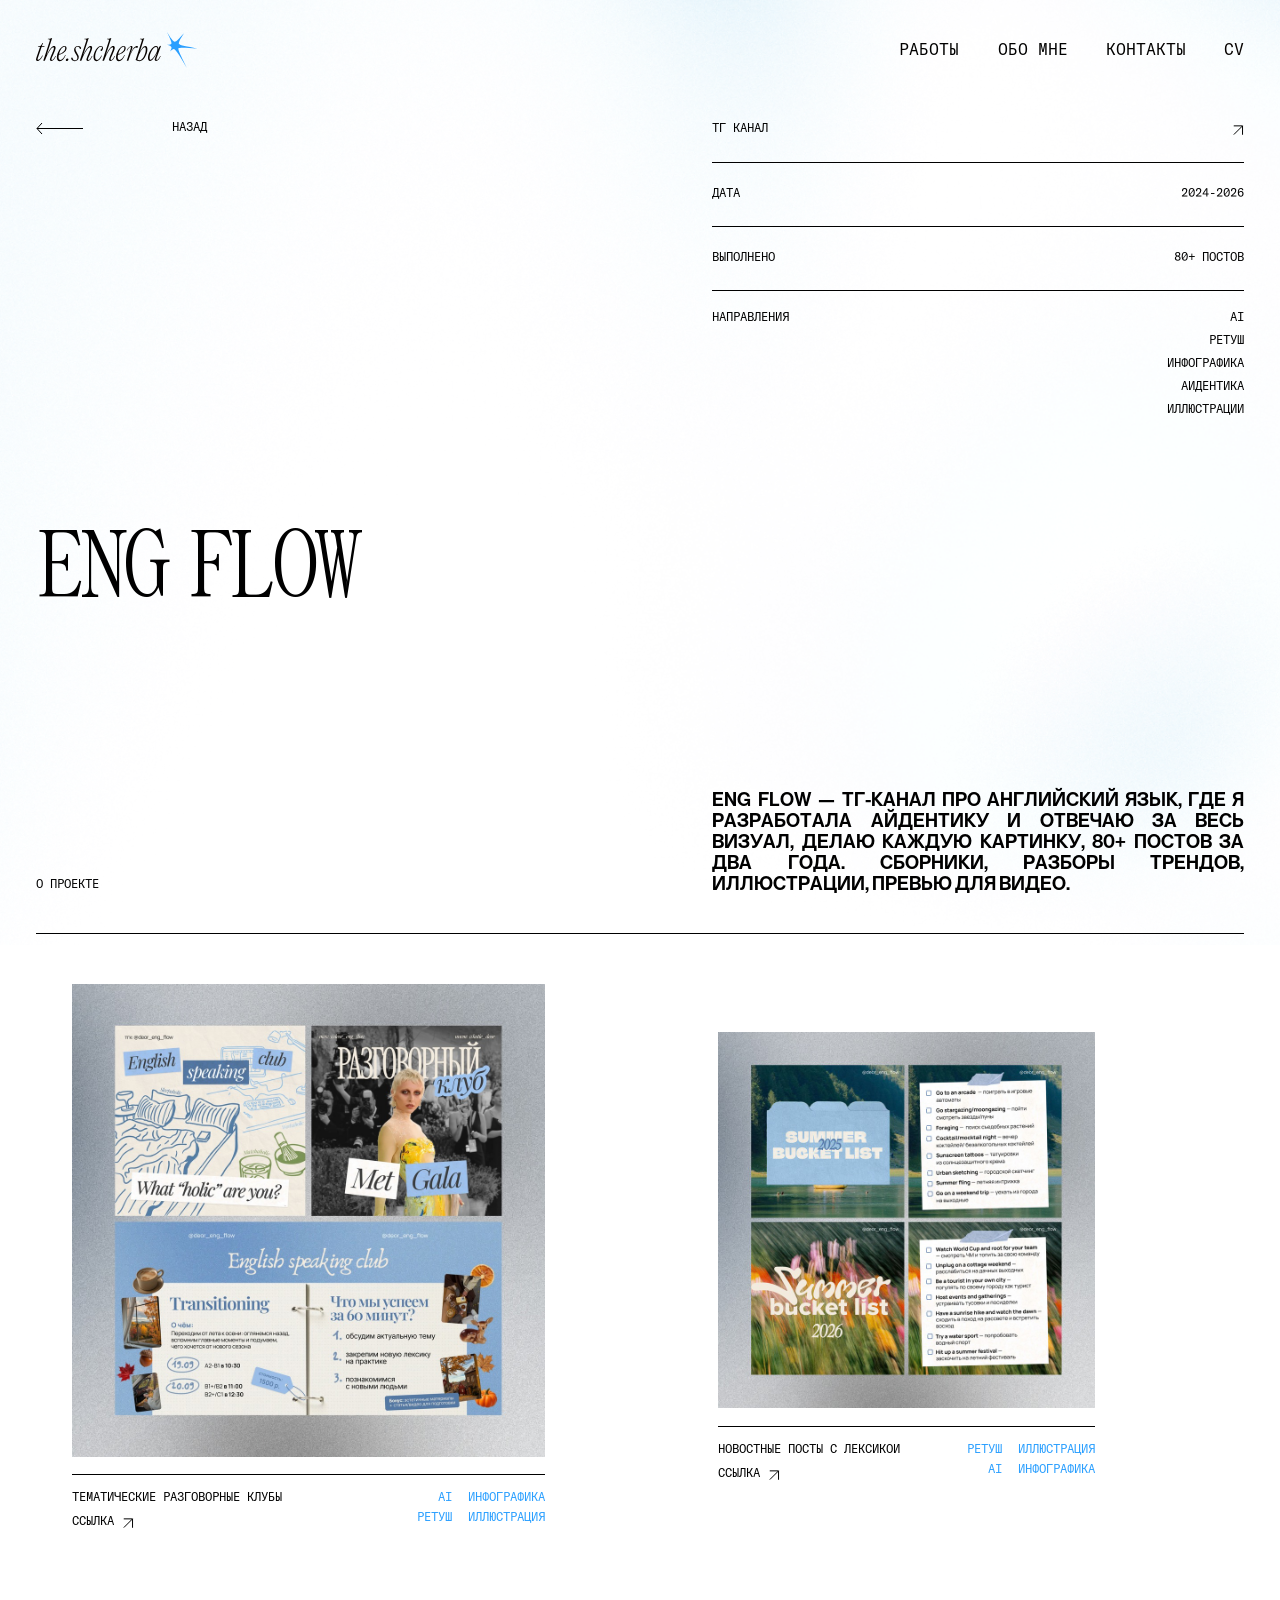
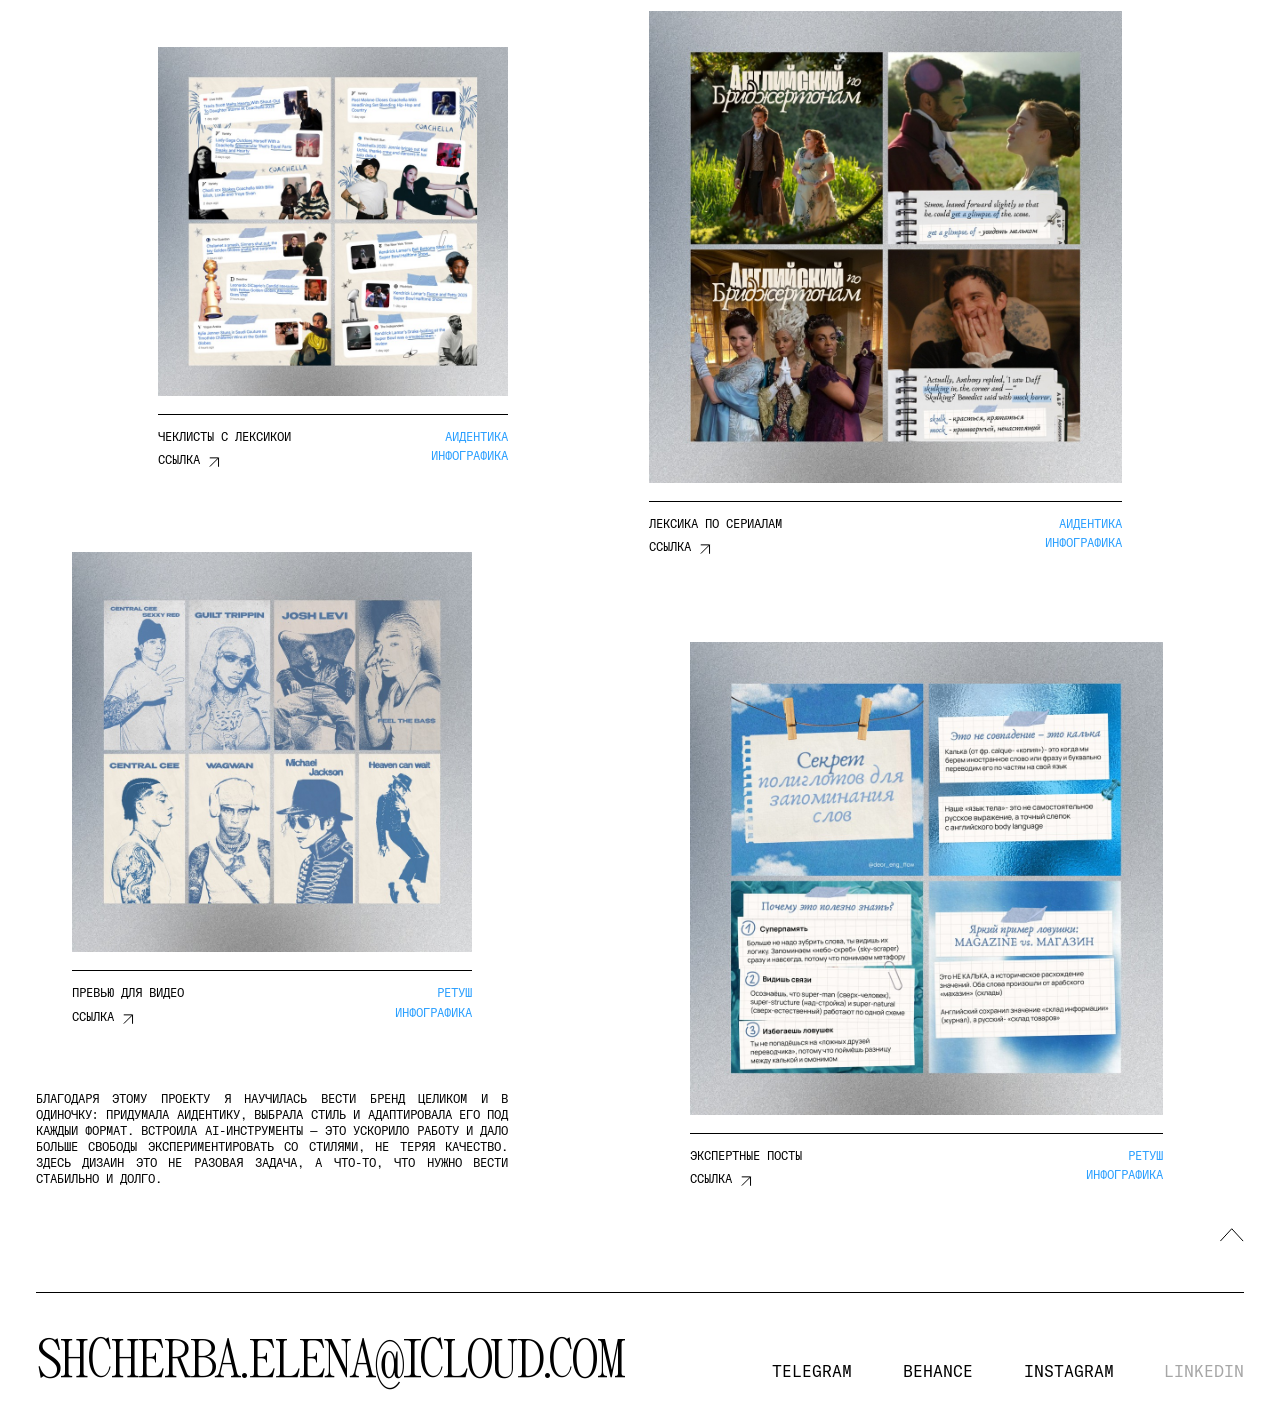
==== commit 61c24894: "fix for mobile" ====
--- a/eng-flow.html
+++ b/eng-flow.html
@@ -88,7 +88,8 @@
             style="left: 3.015%; top: 26.618%; width: 39.118%"
           >
             <div class="case-card-divider"></div>
-            <div class="case-card-row">
+            <!-- РАУНД 48: при 12px теги не помещаются рядом с заголовком — схема --wide, как у подкаста Yandex -->
+            <div class="case-card-row case-card-row--wide">
               <div class="case-card-title">
                 тематические разговорные клубы
                 <a
@@ -102,9 +103,15 @@
                 </a>
               </div>
               <div class="case-card-tags">
-                <div class="case-card-tag-group case-card-tag-group--flat">
-                  <span>ретуш</span><span>инфографика</span
-                  ><span>иллюстрация</span><span>ai</span>
+                <!-- РАУНД 47: группы-колонки 2×2, как у остальных карточек (была одна
+                   плоская группа из 4 тегов — на десктопе она шла столбиком в 4 строки),
+                   порядок по скриншоту Лены: ai/инфографика, ретуш/иллюстрация. На мобильном
+                   с РАУНДА 48 — одной строкой рядом со "ссылкой" (--wide) -->
+                <div class="case-card-tag-group">
+                  <span>ai</span><span>ретуш</span>
+                </div>
+                <div class="case-card-tag-group">
+                  <span>инфографика</span><span>иллюстрация</span>
                 </div>
               </div>
             </div>
--- a/css/main.css
+++ b/css/main.css
@@ -362,10 +362,18 @@
 }
 
 /* --- заголовок --- */
+/* margin: auto по вертикали — тот же приём, что на мобильном (см. @media max-width:480px):
+   на высоких мониторах заголовок встаёт по центру свободного места, а блок с фото и цифрами
+   (.hero-bottom) прижимается к низу первого экрана, вместо того чтобы всё собиралось сверху
+   и под ним оставалась пустота. На обычных ноутбуках свободного места нет — margin = 0,
+   раскладка не меняется. flex-shrink: 0 — чтобы flex не сжимал заголовок, строки внутри
+   спозиционированы в % от его высоты. */
 .hero-headline {
   position: relative;
   width: 100%;
   height: clamp(320px, 44vw, 599px);
+  margin: auto 0;
+  flex-shrink: 0;
 }
 
 .hero-star {
@@ -977,6 +985,10 @@
   .about-text,
   .about-programs {
     flex-basis: 100%;
+  }
+  /* текст "обо мне" остаётся по ширине, как на десктопе (text-align: justify у .about-text) —
+     влево только список программ */
+  .about-programs {
     text-align: left;
   }
 
@@ -1102,9 +1114,13 @@
   .hero-greeting-text {
     font-size: 12px;
   }
+  /* в одну строку с фото (nowrap выше) — значит, как на десктопе, прижаты к правому краю;
+     выравнивание влево из блока ≤860 (там цифры переносятся под фото) тут не нужно */
   .hero-stats {
     gap: 4px;
     font-size: 12px;
+    align-items: flex-end;
+    text-align: right;
   }
 
   /* --- типы проектов: тот же физический холст, что на десктопе (см. комментарий выше), только
@@ -1243,6 +1259,7 @@
     justify-content: space-between;
     flex-wrap: nowrap;
     gap: 0;
+    font-size: 12px; /* РАУНД 49: было 16px, как на десктопе — по просьбе Лены 12px, как в меню */
   }
 }
 
@@ -1343,7 +1360,8 @@
   margin-top: 0;
   padding-bottom: 0;
 }
-/* соцсети в меню мельче, чем в футере страницы (там 16px) — по макету 12px */
+/* соцсети в меню — 12px по макету (с РАУНДА 49 столько же и в мобильном футере страницы,
+   правило оставлено явным, чтобы меню не зависело от размеров футера) */
 .mobile-menu .contacts-links {
   font-size: 12px;
 }
@@ -1402,3 +1420,51 @@
     transition: none;
   }
 }
+
+/* ===== РАУНД 45-46: хедер на тач-устройствах — position:sticky =====
+   На телефоне хедер дёргался при скролле. РАУНД 45 — top=scrollY из js/nav.js (syncTop)
+   отстаёт от прокрутки пальцем, которую браузер ведёт сам, мимо JS. РАУНД 46 — position:fixed
+   тоже не помог: Safari в iOS 26 сдвигает fixed-элементы на несколько px, пока сворачивает
+   панель с адресом (WebKit bug 297779), и хедер уезжал под часы. sticky — часть обычного
+   потока, браузер прокручивает его вместе со страницей без отдельного пересчёта.
+   Класс html.touch-nav ставит js/nav.js (медиа-запрос (hover: none), (pointer: coarse)), он же
+   переносит <header> в начало <body> — sticky работает только там, см. комментарий в nav.js.
+   Маска-инверсия тут выключена (блендинг на тач-устройствах не нужен — на iPhone его и так не
+   было, см. html.is-webkit выше), поэтому хедеру можно дать z-index — поверх .skills-canvas/
+   .case-canvas (z-index:0), ниже курсора (9999) и мобильного меню (10000).
+   Скрытие при скролле вниз — через transform, а не margin-top: урок РАУНДА 18 (transform
+   ломает блендинг) здесь не действует, а transform анимируется плавнее. */
+html.touch-nav .hero-nav {
+  position: sticky;
+  top: 0 !important; /* inline top от syncTop тут не нужен — на всякий случай перебиваем */
+  left: auto;
+  right: auto;
+  z-index: 100;
+  /* в потоке body ширина и так уже за вычетом его боковых отступов */
+  width: auto;
+  /* отрицательный низ — хедер не занимает места в потоке: .hero/.case-wrap по-прежнему
+     сами отступают сверху на его высоту (padding-top с --nav-h), раскладка не меняется */
+  margin: 0 auto calc(var(--nav-h, 110px) * -1);
+  transition: transform 0.4s ease;
+}
+html.touch-nav .hero-nav.nav-hidden {
+  margin-top: 0;
+  transform: translateY(-130%);
+}
+
+html.touch-nav .logo-text-img {
+  mix-blend-mode: normal;
+  filter: none; /* исходный SVG лого чёрный — invert(1) делал его белым для difference */
+}
+html.touch-nav .nav-links a,
+html.touch-nav .nav-links a::after,
+html.touch-nav .nav-menu-toggle {
+  mix-blend-mode: normal;
+}
+html.touch-nav .nav-links a,
+html.touch-nav .nav-menu-toggle {
+  color: #000;
+}
+html.touch-nav .nav-links a::after {
+  background: #000;
+}
--- a/css/case.css
+++ b/css/case.css
@@ -261,7 +261,7 @@
   gap: 20px;
   align-items: flex-start;
   font-family: "GT America Mono", monospace;
-  font-size: clamp(13px, 1.4vw, 19px);
+  font-size: 12px; /* РАУНД 48: было clamp(13px, 1.4vw, 19px) — подписи к работам во всех кейсах 12px */
   line-height: 1.1;
   text-transform: uppercase;
   color: #000;
@@ -292,6 +292,14 @@
   gap: 24px;
   flex-wrap: wrap;
   margin-top: var(--gap-section);
+  /* РАУНД 50: стрелка "наверх" не нажималась на десктопе Young Con и Thothex — блок заходит
+     на пустой низ коллажа (у Young Con — отрицательным margin-top ниже), а .case-canvas с
+     z-index:0 рисуется поверх обычного (не позиционированного) блока и забирает клик.
+     position:relative + z-index:0 — тот же слой, что у коллажа, но блок идёт в разметке
+     позже, поэтому оказывается сверху. Именно 0, а не 1: хедер (.hero-nav, без z-index, в
+     самом конце <body>) должен оставаться поверх — см. комментарий у .hero-nav в main.css. */
+  position: relative;
+  z-index: 0;
 }
 
 .case-outro-text {
@@ -393,7 +401,7 @@
   gap: 16px;
   flex-wrap: wrap;
   font-family: "GT America Mono", monospace;
-  font-size: clamp(10px, 0.95vw, 12px);
+  font-size: 12px; /* РАУНД 48: было clamp(10px, 0.95vw, 12px) — по просьбе Лены 12px на любой ширине */
   line-height: 1.3;
   text-transform: uppercase;
 }
@@ -655,7 +663,7 @@
   .case-about-text { font-size: 16px; }
 
   /* --- подписи галерей: по Dev Mode gap между номером и текстом 12px (не 20), текст 16px (не clamp) --- */
-  .case-caption { gap: 12px; font-size: 16px; }
+  .case-caption { gap: 12px; } /* font-size был 16px по Dev Mode — теперь общий 12px (РАУНД 48) */
 
   /* --- сам коллаж: вместо абсолютного позиционирования — обычный поток, каждая галерея (1)-(4)
      своим flex-столбцом со своим внутренним зазором (подпись → фото), между галереями — общий
@@ -1033,3 +1041,54 @@
   .case-wrap > .case-canvas { order: 5; }
   .case-wrap > .case-outro-note { order: 6; }
 }
+
+/* ===== РАУНД 47: подписи карточек на мобильном (≤480) — по скриншотам Лены =====
+   Слева заголовок и под ним "ссылка", справа теги, прижатые к правому краю: строка тегов
+   вровень с заголовком, следующая — вровень со "ссылкой". Обычные карточки — группы-колонки
+   по 2 тега рядом (сетка 2×2, правила .case-wrap--… выше); тут — только два особых случая.
+   Префикс .case-wrap — чтобы перебить постраничные .case-wrap--… правила выше. */
+@media (max-width: 480px) {
+  /* "ссылка" — на том же шаге от заголовка, что и вторая строка тегов (gap 10px у групп) */
+  .case-wrap .case-card-link { margin-top: 10px; }
+
+  /* --wide (подкаст Yandex; с РАУНДА 48, когда подписи стали 12px, — ещё вебка Hackathon и
+     баннеры Thothex, разговорные клубы eng flow): длинный заголовок — во всю ширину; под ним одной строкой
+     "ссылка" слева и все теги справа. Теги стоят абсолютно по низу строки (там же, где
+     "ссылка" внутри заголовка). Группы-колонки растворяются (display:contents), а order
+     раскладывает теги построчно, как читается сетка 2×2 на десктопе: сначала первые теги
+     обеих групп, потом вторые — "баннеры ретуш ресайз ai". */
+  .case-wrap .case-card-row--wide {
+    display: block;
+    position: relative;
+  }
+  .case-wrap .case-card-row--wide .case-card-tags {
+    position: absolute;
+    right: 0;
+    bottom: 0;
+    gap: 10px;
+  }
+  .case-wrap .case-card-row--wide .case-card-tag-group { display: contents; }
+  .case-wrap .case-card-row--wide .case-card-tag-group > :first-child { order: 0; }
+  .case-wrap .case-card-row--wide .case-card-tag-group > :last-child { order: 1; }
+
+  /* --rows (Yandex Cloud): группы не колонками рядом, а строками друг под другом, каждая
+     прижата вправо — "иллюстрация", ниже "стикеры инфографика" (группа --flat — ряд, см.
+     правило .case-wrap--yandex выше) */
+  .case-wrap .case-card-tags--rows {
+    flex-direction: column;
+    align-items: flex-end;
+    gap: 10px;
+  }
+  .case-wrap .case-card-tags--rows .case-card-tag-single { align-self: flex-end; }
+}
+
+/* РАУНД 48: на самых узких телефонах (320px, iPhone SE 1-го поколения) 4 тега --wide в одну
+   строку со "ссылкой" не помещаются и наезжают на неё — там теги идут своей строкой под
+   "ссылкой", прижатые вправо (с 375px и шире всё помещается, проверено замером) */
+@media (max-width: 359px) {
+  .case-wrap .case-card-row--wide .case-card-tags {
+    position: static;
+    margin-top: 10px;
+    justify-content: flex-end;
+  }
+}
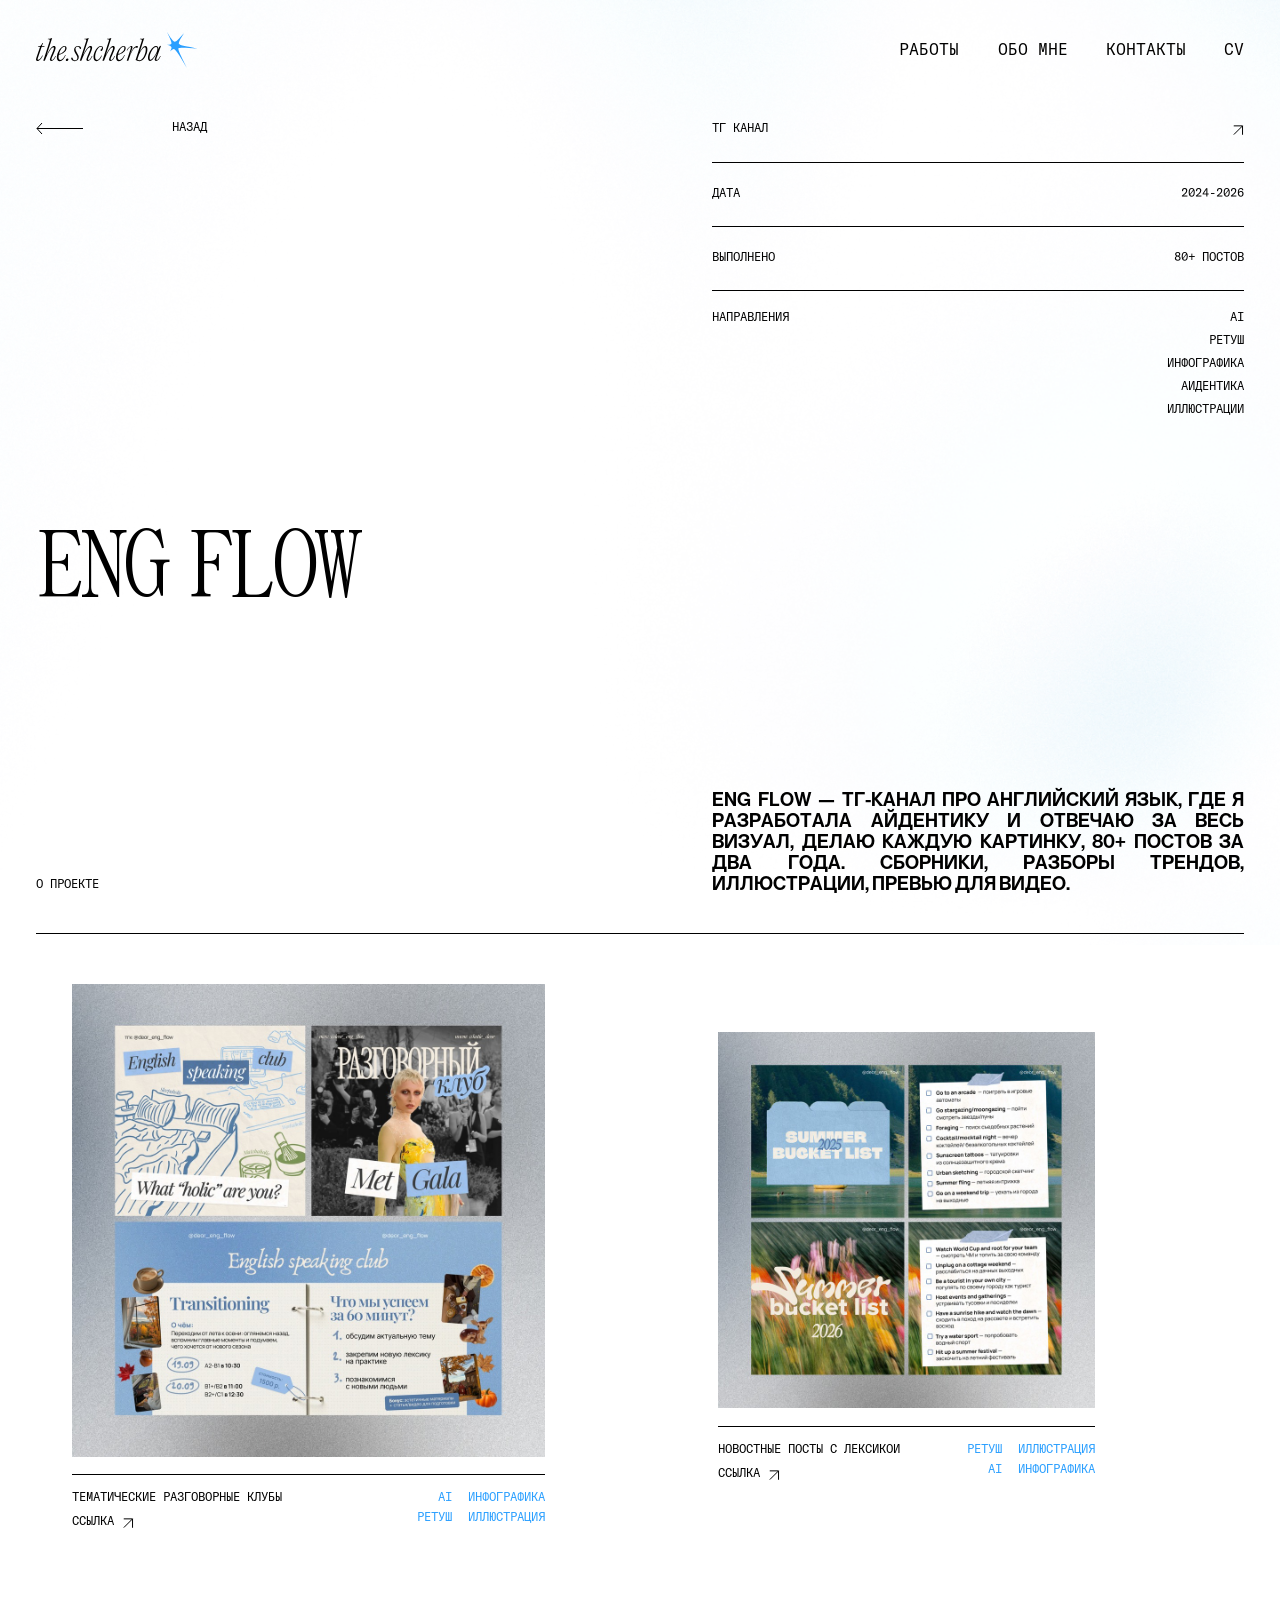
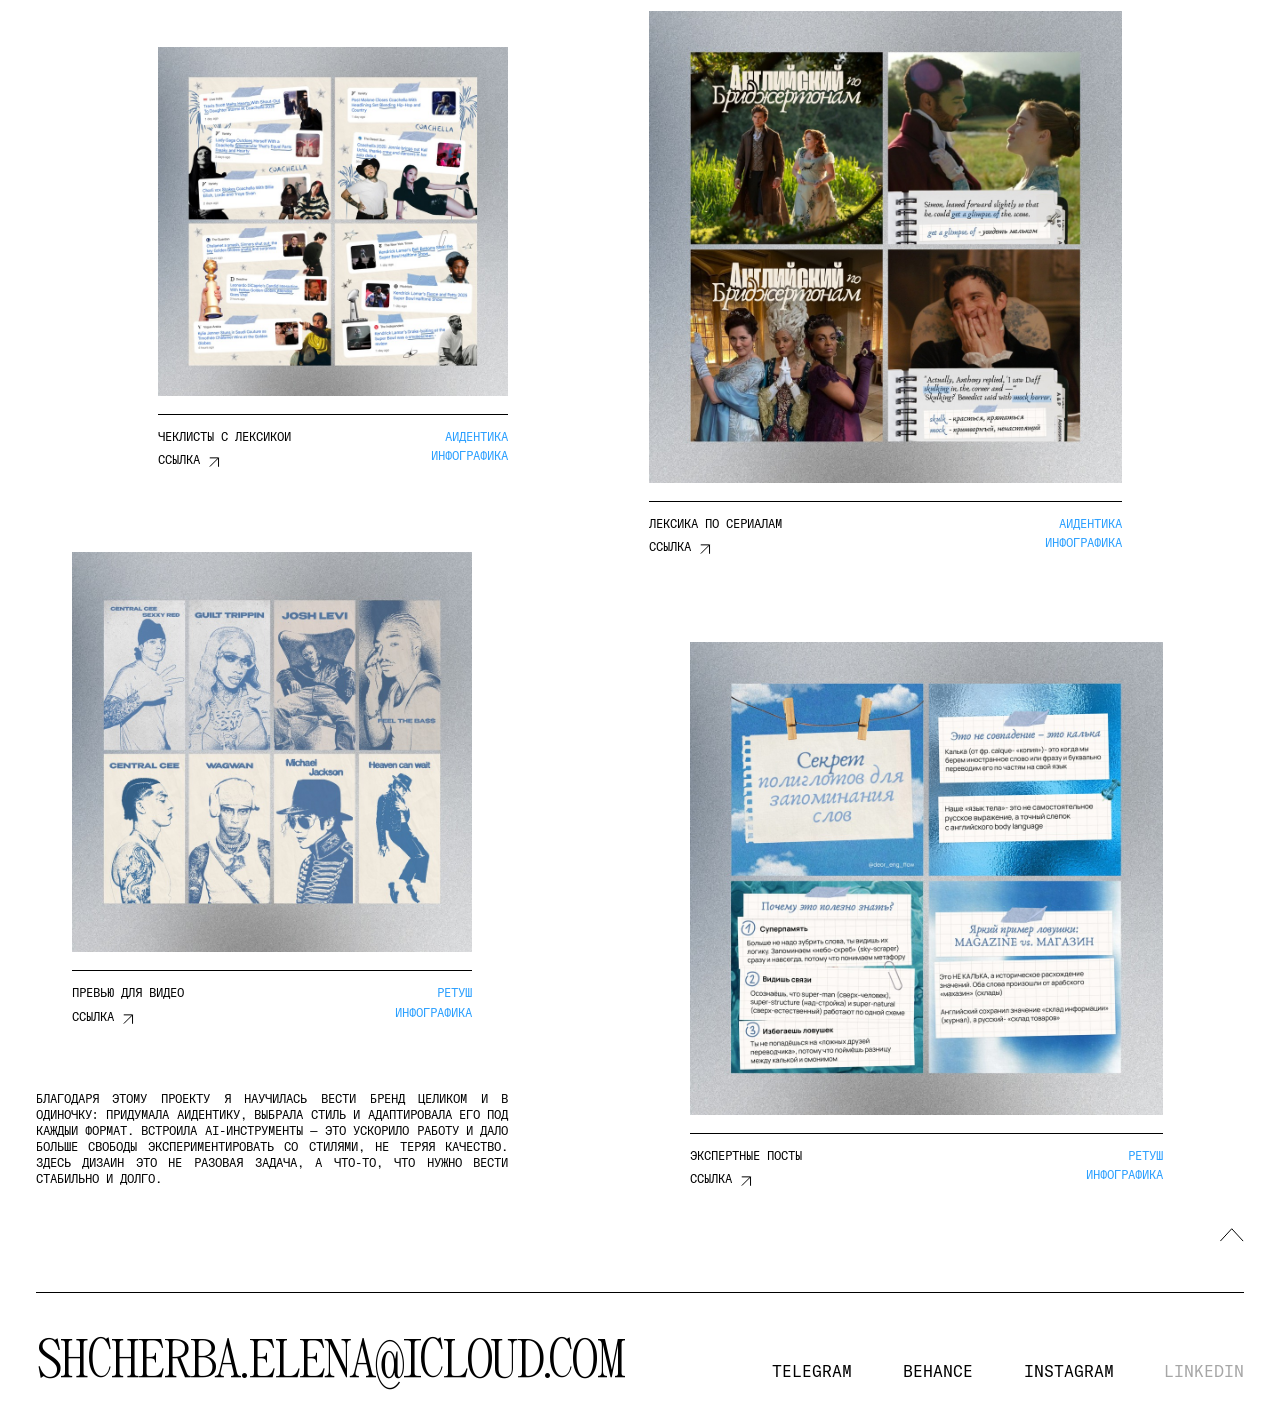
==== commit 09c86b4c: "fix eng flow and thothex cards" ====
--- a/eng-flow.html
+++ b/eng-flow.html
@@ -88,8 +88,9 @@
             style="left: 3.015%; top: 26.618%; width: 39.118%"
           >
             <div class="case-card-divider"></div>
-            <!-- РАУНД 48: при 12px теги не помещаются рядом с заголовком — схема --wide, как у подкаста Yandex -->
-            <div class="case-card-row case-card-row--wide">
+            <!-- РАУНД 53: --tags-top, как у карточек Thothex — на мобильном теги прижаты к правому
+               верхнему углу, заголовок не сжимается до ширины всего блока тегов (см. case.css) -->
+            <div class="case-card-row case-card-row--tags-top">
               <div class="case-card-title">
                 тематические разговорные клубы
                 <a
@@ -105,8 +106,8 @@
               <div class="case-card-tags">
                 <!-- РАУНД 47: группы-колонки 2×2, как у остальных карточек (была одна
                    плоская группа из 4 тегов — на десктопе она шла столбиком в 4 строки),
-                   порядок по скриншоту Лены: ai/инфографика, ретуш/иллюстрация. На мобильном
-                   с РАУНДА 48 — одной строкой рядом со "ссылкой" (--wide) -->
+                   порядок по скриншоту Лены: ai/инфографика, ретуш/иллюстрация. На мобильном —
+                   так же справа, начиная с уровня заголовка (--tags-top) -->
                 <div class="case-card-tag-group">
                   <span>ai</span><span>ретуш</span>
                 </div>
--- a/css/main.css
+++ b/css/main.css
@@ -1445,11 +1445,19 @@
   /* отрицательный низ — хедер не занимает места в потоке: .hero/.case-wrap по-прежнему
      сами отступают сверху на его высоту (padding-top с --nav-h), раскладка не меняется */
   margin: 0 auto calc(var(--nav-h, 110px) * -1);
-  transition: transform 0.4s ease;
-}
+  transition: transform 0.4s ease, opacity 0.4s ease, visibility 0s linear 0s;
+}
+/* РАУНД 51: в iOS 26 Safari строка состояния (часы/батарея) прозрачная — сквозь неё видно
+   страницу ВЫШЕ края экрана. Хедер, уехавший вверх на свою высоту, оказывался ровно в этой
+   полосе и просвечивал размытым за часами. Поэтому при скрытии он ещё и гаснет (opacity), а
+   visibility:hidden после окончания анимации (задержка 0.4s) — чтобы невидимый хедер не
+   ловил нажатия. При появлении visibility возвращается сразу (задержка 0s в правиле выше). */
 html.touch-nav .hero-nav.nav-hidden {
   margin-top: 0;
   transform: translateY(-130%);
+  opacity: 0;
+  visibility: hidden;
+  transition: transform 0.4s ease, opacity 0.4s ease, visibility 0s linear 0.4s;
 }
 
 html.touch-nav .logo-text-img {
--- a/css/case.css
+++ b/css/case.css
@@ -1051,8 +1051,7 @@
   /* "ссылка" — на том же шаге от заголовка, что и вторая строка тегов (gap 10px у групп) */
   .case-wrap .case-card-link { margin-top: 10px; }
 
-  /* --wide (подкаст Yandex; с РАУНДА 48, когда подписи стали 12px, — ещё вебка Hackathon и
-     баннеры Thothex, разговорные клубы eng flow): длинный заголовок — во всю ширину; под ним одной строкой
+  /* --wide (подкаст Yandex): длинный заголовок — во всю ширину; под ним одной строкой
      "ссылка" слева и все теги справа. Теги стоят абсолютно по низу строки (там же, где
      "ссылка" внутри заголовка). Группы-колонки растворяются (display:contents), а order
      раскладывает теги построчно, как читается сетка 2×2 на десктопе: сначала первые теги
@@ -1092,3 +1091,41 @@
     justify-content: flex-end;
   }
 }
+
+/* ===== РАУНД 52: --tags-top (вебка Hackathon и баннеры Thothex, с РАУНДА 53 — ещё
+   разговорные клубы eng flow) — по скриншотам Лены =====
+   Как обычная карточка: слева заголовок и под ним "ссылка", справа теги колонками, первая
+   строка тегов вровень с заголовком, вторая — со "ссылкой". Но блок тегов не стоит колонкой
+   рядом с заголовком (тогда при 12px заголовок сжимается до ширины всего блока, т.е. самой
+   длинной строки тегов, и переносится), а прижат абсолютно к правому верхнему углу строки.
+   Короткая первая строка тегов помещается рядом с заголовком, длинная вторая — рядом с
+   короткой "ссылкой". На 320px не помещается — там теги уходят строкой вниз (правило
+   max-width:359px сразу ниже). */
+@media (max-width: 480px) {
+  .case-wrap .case-card-row--tags-top {
+    display: block;
+    position: relative;
+  }
+  .case-wrap .case-card-row--tags-top .case-card-tags {
+    position: absolute;
+    top: 0;
+    right: 0;
+  }
+}
+@media (max-width: 359px) {
+  .case-wrap .case-card-row--tags-top .case-card-tags {
+    position: static;
+    margin-top: 10px;
+    justify-content: flex-end;
+  }
+}
+/* РАУНД 53: у разговорных клубов eng flow заголовок длиннее, чем у карточек Thothex — на 375px
+   (iPhone SE/mini) до тегов оставалось ~5px, почти вплотную. Там теги уходят строкой вниз
+   раньше — уже с 389px, а не с 359px. На 390+ зазор от 20px. */
+@media (max-width: 389px) {
+  .case-wrap--eng-flow .case-card-row--tags-top .case-card-tags {
+    position: static;
+    margin-top: 10px;
+    justify-content: flex-end;
+  }
+}
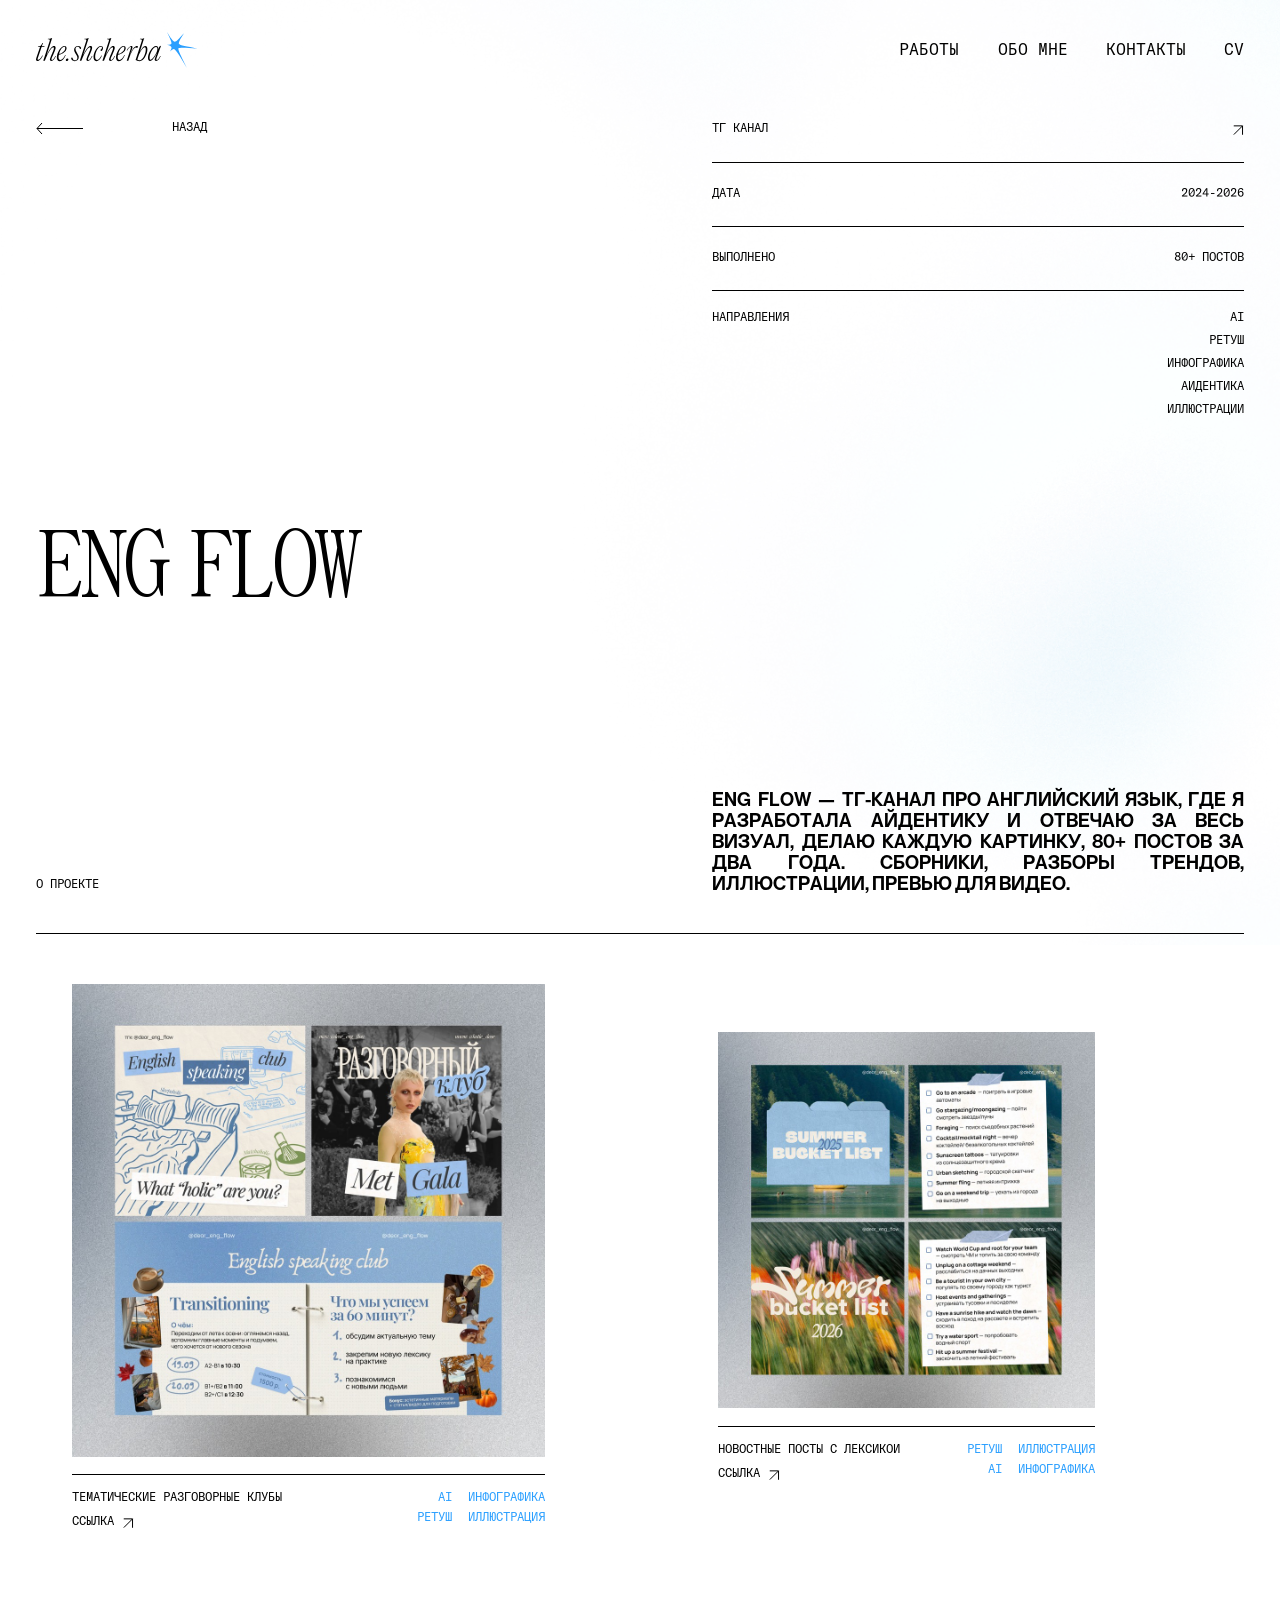
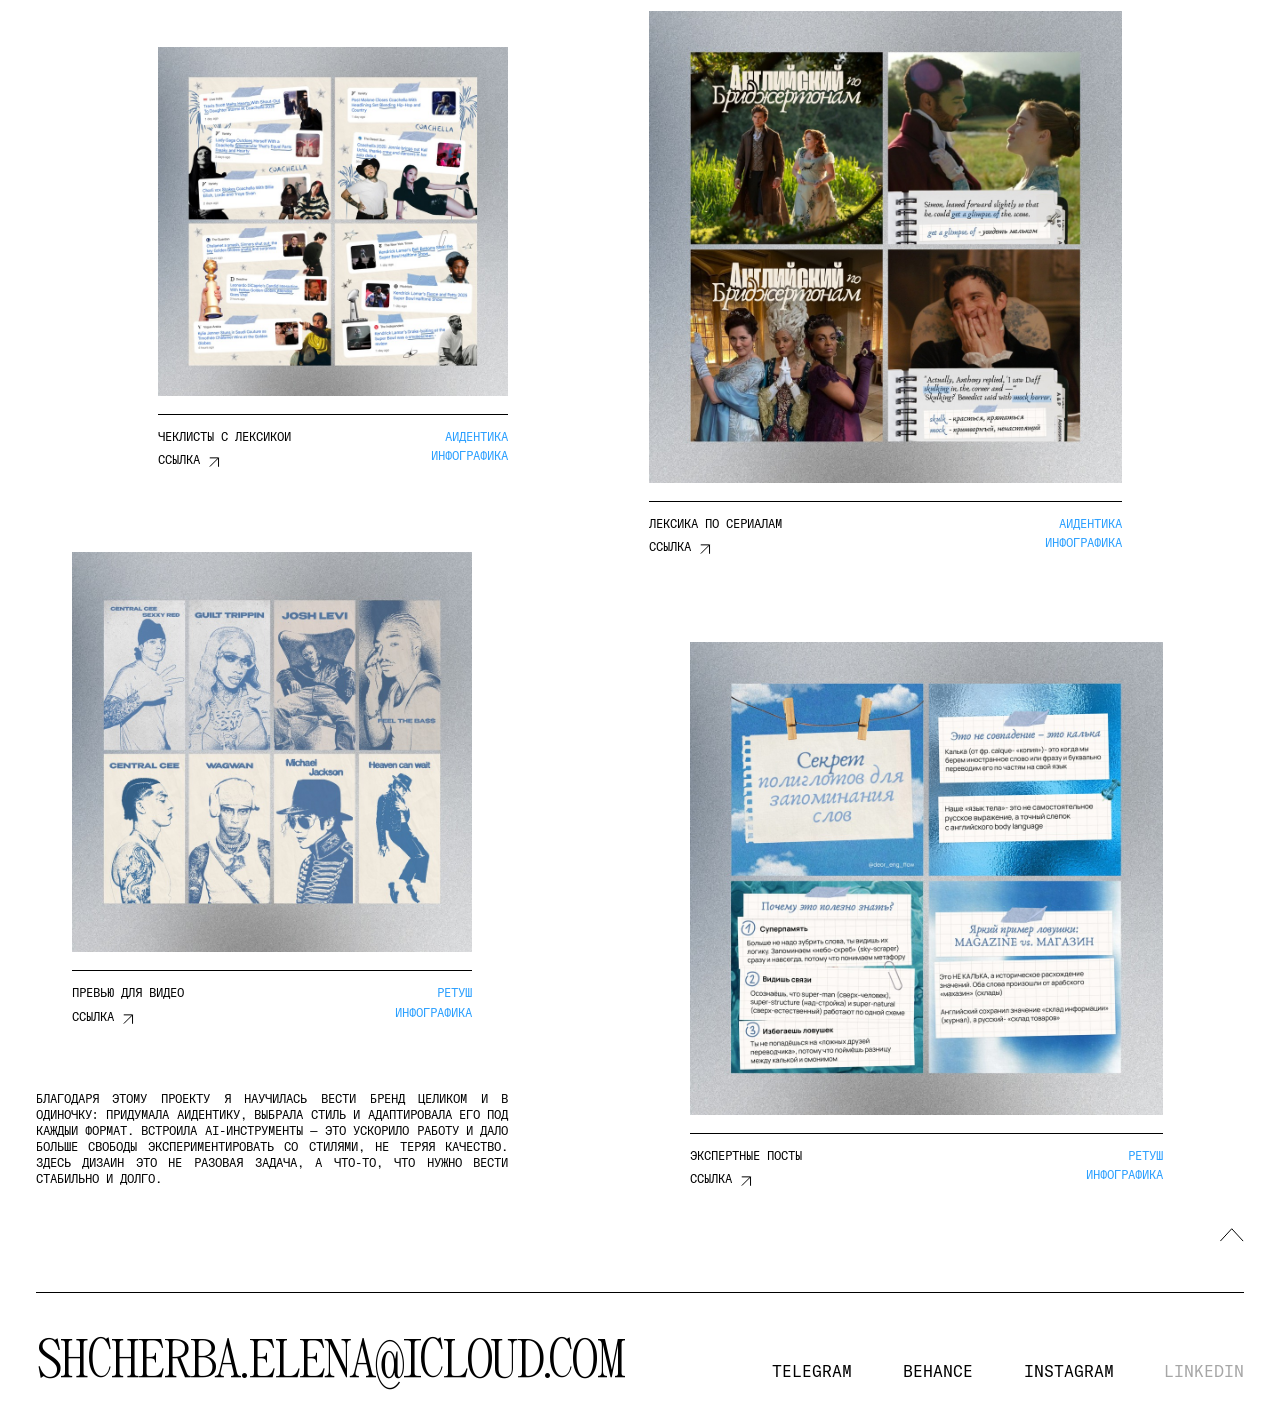
==== commit 99aa5848: "add bg" ====
--- a/eng-flow.html
+++ b/eng-flow.html
@@ -88,8 +88,6 @@
             style="left: 3.015%; top: 26.618%; width: 39.118%"
           >
             <div class="case-card-divider"></div>
-            <!-- РАУНД 53: --tags-top, как у карточек Thothex — на мобильном теги прижаты к правому
-               верхнему углу, заголовок не сжимается до ширины всего блока тегов (см. case.css) -->
             <div class="case-card-row case-card-row--tags-top">
               <div class="case-card-title">
                 тематические разговорные клубы
@@ -104,10 +102,6 @@
                 </a>
               </div>
               <div class="case-card-tags">
-                <!-- РАУНД 47: группы-колонки 2×2, как у остальных карточек (была одна
-                   плоская группа из 4 тегов — на десктопе она шла столбиком в 4 строки),
-                   порядок по скриншоту Лены: ai/инфографика, ретуш/иллюстрация. На мобильном —
-                   так же справа, начиная с уровня заголовка (--tags-top) -->
                 <div class="case-card-tag-group">
                   <span>ai</span><span>ретуш</span>
                 </div>
@@ -339,13 +333,7 @@
       </footer>
     </div>
 
-    <!-- РАУНД 28: хедер намеренно вынесен сюда, в самый конец <body> (не там, где он
-       визуально на странице) — технический приём, не визуальный. Подробности в
-       комментарии у .hero-nav в main.css: прилипающий/скрывающийся при скролле хедер
-       (position:absolute, БЕЗ z-index — z-index ломает mix-blend-mode, см. комментарий)
-       должен идти в разметке ПОСЛЕ секций со своим z-index (.skills-canvas/.case-canvas),
-       иначе они будут рисоваться поверх него при скролле — порядок покраски для
-       position:absolute элементов без z-index решает именно разметка, не CSS-позиция. -->
+    <!-- хедер намеренно в конце <body>: без z-index (ломает mix-blend-mode) он должен идти в разметке после секций с z-index — см. .hero-nav в main.css -->
     <header class="hero-nav">
       <a href="index.html#top" class="logo">
         <img
--- a/css/fonts.css
+++ b/css/fonts.css
@@ -42,7 +42,7 @@
 }
 
 /* Neue Haas Grotesk Display Pro — заголовки секций ("работы", "обо мне") и вступительный текст блока "обо мне" */
-/* РАУНД 11: Лена прислала Medium (65) взамен Roman (55) — используем Medium везде, где подключен этот шрифт */
+/* файл — начертание Medium (65), но объявлено как weight 400: используется вместо Roman (55) */
 @font-face {
   font-family: "Neue Haas Grotesk Display Pro";
   src: url("../fonts/neue-haas/Neue-Haas-Grotesk-Display-Pro-65-Medium.otf") format("opentype");
--- a/css/main.css
+++ b/css/main.css
@@ -14,7 +14,7 @@
   color: #000;
   background: #fff;
   -webkit-font-smoothing: antialiased;
-  padding: 0 clamp(20px, 2.78vw, 40px); /* 40px at 1440 canvas width */
+  padding: 0 clamp(20px, 2.78vw, 40px); /* 40px на холсте 1440 */
 }
 img {
   display: block;
@@ -34,11 +34,7 @@
   font-weight: normal;
 }
 
-/* РАУНД 29: визуально скрытый, но доступный для скринридеров текст — нужен там, где одно и то
-   же содержимое показано визуально по-разному на десктопе и мобильном (см. .hero-headline:
-   десктопная и мобильная версии заголовка — это две разные "нарезки" на строки одного и того же
-   текста через чистый CSS display:none/block, обе помечены aria-hidden, поэтому самому тексту
-   нужен один-единственный настоящий источник для accessibility — этот класс). */
+/* единственный источник текста заголовка для скринридеров: видимые нарезки строк — aria-hidden */
 .sr-only {
   position: absolute;
   width: 1px;
@@ -51,24 +47,20 @@
   border: 0;
 }
 
-/* ===== фон с нойзом (референс chriskalafatis.com, см. js/background.js) ===== */
+/* ===== фон с нойзом (см. js/background.js) ===== */
 #bg-canvas {
   position: fixed;
   top: -5vh;
   left: -5vw;
   width: 110vw;
   height: 110vh;
-  z-index: -1;
+  z-index: -1; /* над фоном первого экрана главной (body.page-home::before, -2) */
   pointer-events: none;
-  /* было 60px. Блюр — это фильтр нижних частот: он усредняет соседние пиксели, а значит стирает
-     ЛЮБОЕ мелкое зерно (оно меняется через пиксель — самая высокая "частота" из возможных) даже
-     при небольшом радиусе блюра, задолго до того как начинает заметно сглаживать сам силуэт пятна.
-     Поэтому блюр тут больше не используется вообще — мягкий край даёт сам шейдер (smoothstep
-     внутри blob()), а зерно (js/background.js) остаётся видимым как и должно */
+  /* без blur: он стирает зерно; мягкий край даёт сам шейдер */
   filter: none;
 }
 
-/* ===== кастомный курсор (референс klyuse.com, см. js/cursor.js) ===== */
+/* ===== кастомный курсор (см. js/cursor.js) ===== */
 html.has-custom-cursor,
 html.has-custom-cursor * {
   cursor: none !important;
@@ -120,15 +112,8 @@
   }
 }
 
-/* ===== экран загрузки (РАУНД 36, Figma нода 217:10764 — "MacBook Air - 1") =====
-   Показывается при каждом открытии страницы: гифка кота по центру, "Loading..." под ней.
-   В Figma-макете (кадр 1280×832) центр группы "кот+текст" чуть выше геометрического центра
-   экрана (175px до верха кота + 274 высота + 31 зазор + 12 текста = группа 175-492px, её
-   центр 333.5px — это 40% высоты кадра, не 50%), поэтому вместо чистого justify-content:center
-   у .loading-screen-inner есть небольшой отрицательный margin-top (в vh, т.к. это оверлей на
-   весь экран — в отличие от остальной вёрстки сайта с её max-width:1360px контейнером, тут
-   позиционирование от viewport, не от контента). z-index выше, чем у курсора (9999, см. выше) —
-   оверлей должен перекрывать вообще всё, включая кастомный курсор. */
+/* ===== экран загрузки =====
+   z-index выше курсора (9999) и мобильного меню (10000). */
 .loading-screen {
   position: fixed;
   inset: 0;
@@ -186,61 +171,23 @@
   flex-direction: column;
   align-items: flex-start;
   gap: 19px;
-  /* РАУНД 28: .hero-nav снова ушёл из потока (position:absolute) — нужен position:relative
-     здесь, чтобы он позиционировался относительно .hero (центрированной колонки 1360px),
-     а не относительно viewport/body. padding-top компенсирует место, которое раньше занимал
-     хедер в потоке (его высоту, var(--nav-h), меряет js/nav.js) + прежний gap 19px до него. */
+  /* .hero-nav — absolute от .hero; padding-top вместо его места в потоке (--nav-h меряет js/nav.js) */
   position: relative;
   padding-top: calc(var(--nav-h, 110px) + 19px);
 
   height: calc(100vh - 40px);
+  /* svh — без панелей браузера (в Safari на iPad 100vh больше видимой области); vh — запасной */
+  height: calc(100svh - 40px);
 }
 
 /* --- хедер ---
-   РАУНД 19: маска-инверсия/scramble/подчёркивание/прилипание-скрытие при скролле были убраны
-   по просьбе Лены — хедер вернулся в обычный статичный поток.
-   РАУНД 27: Лена попросила вернуть анимацию хедера как на chriskalafatis.com — маску-инверсию
-   на буквах, подчёркивание при наведении, смену символов на 4 пунктах меню, плавную анимацию.
-   Тогда НЕ трогали position хедера (оставался в обычном потоке, position:static) — именно
-   смена position (fixed в РАУНДЕ 16, затем absolute+scroll-sync в РАУНДЕ 17-18) была причиной
-   почти всех багов с маской в прошлых раундах (у position:fixed/absolute со своим stacking
-   context mix-blend-mode видит только контент внутри этого контекста, не реальный фон страницы
-   позади) — тогда это не просили, поэтому не добавляли.
-   РАУНД 28: Лена явно попросила именно это — "при прокрутке вниз пропадает вверх появляется
-   мягко", как на chriskalafatis.com. Возвращаем position:absolute, но теперь зная уроки
-   прошлых раундов плюс НОВУЮ находку этого раунда (проверено отдельным минимальным тестом в
-   Playwright, не на глаз):
-
-   (1) РАУНД 17 — position:fixed ломает mix-blend-mode кросс-контентный блендинг (изолированный
-   stacking context), а position:absolute без СВОЕГО z-index — нет; поэтому "прилипание" к верху
-   экрана при скролле делается не через fixed, а через JS, который на каждый кадр выставляет
-   nav.style.top = window.scrollY (см. js/nav.js) — визуально неотличимо от fixed, но блендинг
-   остаётся настоящим.
-
-   (2) РАУНД 18 — анимация через CSS `transform` на элементе с position:fixed/absolute может
-   спровоцировать браузер поднять его в отдельный GPU-слой композитинга даже в состоянии покоя —
-   это тоже ломает mix-blend-mode на реальных устройствах. Поэтому анимация скрытия/появления
-   идёт через `margin-top` (layout-свойство), а не через transform.
-
-   (3) НОВОЕ, РАУНД 28 — САМ `z-index` (с любым числовым значением, не `auto`) на позиционированном
-   элементе создаёт для него изолированную группу блендинга точно так же, как position:fixed —
-   mix-blend-mode внутри такой группы видит только то, что нарисовано ВНУТРИ самого .hero-nav
-   (например звёздочку рядом с текстом), а не реальный контент страницы позади хедера. Раньше
-   (РАУНДЫ 16-18) на хедере стоял `z-index:100` — похоже, кросс-контентный блендинг тогда работал
-   не до конца корректно, просто это не было поймано отдельным тестом. Проверено минимальным
-   изолированным примером (прямоугольник с mix-blend-mode:difference текстом на градиентном фоне):
-   без z-index — текст корректно меняет цвет под градиентом; с любым z-index (включая 100) —
-   текст остаётся сплошным белым, блендинга нет. Поэтому здесь z-index у `.hero-nav` НЕТ вообще —
-   чтобы он всё равно гарантированно рисовался поверх других секций со своим z-index
-   (`.skills-canvas`/`.case-canvas`, им z-index:0 нужен по отдельной причине — см. комментарий
-   там), сам `<header class="hero-nav">` в разметке каждой страницы перенесён в самый конец
-   `<body>` (после всех остальных секций) — для position:absolute элементов без z-index порядок
-   прорисовки среди "конкурентов" на той же позиции решает порядок в DOM, а не позиция на экране
-   (которая всё равно управляется через top/margin-top, а не через место в разметке). */
+   Маска-инверсия (mix-blend-mode) работает, только пока у хедера нет своей группы блендинга:
+   - не position:fixed — прилипание делает js/nav.js через top = scrollY;
+   - не transform — скрытие через margin-top (transform выносит в GPU-слой);
+   - НЕТ z-index (любое значение изолирует блендинг). Чтобы рисоваться поверх
+     .skills-canvas/.case-canvas, <header> стоит в самом конце <body>. */
 .hero-nav {
-  /* хедер позиционируется от окна (position:absolute, body не relative), а не от колонки
-     контента — поэтому вычитаем боковые отступы body (та же clamp, что у body выше), иначе
-     на узких экранах (где 1360px не ограничивает) он прилипал к краям экрана */
+  /* absolute от окна — вычитаем боковые отступы body (та же clamp) */
   width: calc(100% - 2 * clamp(20px, 2.78vw, 40px));
   max-width: 1360px;
   margin: 0 auto;
@@ -257,9 +204,7 @@
   transition: margin-top 0.4s ease;
 }
 
-/* скрытое состояние — выезжает вверх за пределы экрана (margin-top отрицательный, см. комментарий
-   выше про то, почему margin-top, а не transform). На самом верху страницы хедер всегда виден
-   (см. логику в js/nav.js) — сразу после загрузки класс не навешивается. */
+/* margin-top, а не transform — см. выше */
 .hero-nav.nav-hidden {
   margin-top: calc(var(--nav-h, 110px) * -1.3);
 }
@@ -270,10 +215,7 @@
   gap: 6px;
 }
 
-/* mix-blend-mode:difference против белого текста и filter:invert(1) против чёрного SVG-лого —
-   та же пара приёмов, что уже проверялась в РАУНДАХ 16/18: инверсия должна быть именно на
-   буквах (текст лого + пункты меню), звёздочка (.logo-star-img) её сознательно не получает,
-   как и просила Лена в РАУНДЕ 18 ("маска инвертирующая... только на буквах"). */
+/* инверсия только на буквах; звёздочка без неё */
 .logo-text-img {
   display: block;
   width: 125px;
@@ -305,9 +247,6 @@
   mix-blend-mode: difference;
 }
 
-/* подчёркивание при наведении — тонкая линия, выезжает слева направо.
-   Тоже mix-blend-mode:difference + белый фон, как и сам текст, чтобы линия вела себя так же
-   (видна на любом фоне позади хедера, не только на белом). */
 .nav-links a::after {
   content: "";
   position: absolute;
@@ -326,14 +265,8 @@
   transform: scaleX(1);
 }
 
-/* Safari / любой браузер на iOS (движок WebKit): маска-инверсия хедера там не работает.
-   Проверено тестовыми страницами в Safari: ломает её WebGL-фон #bg-canvas (с ним — текст
-   не виден, без него — виден; прилипание хедера через top в js/nav.js ни при чём). Плюс
-   WebKit не смешивает с фоном самого body/холста страницы — только с обычными блоками.
-   mix-blend-mode в WebKit видит только то, что в одном слое композитинга с хедером, а
-   анимированный канвас всегда в своём слое. Поэтому в WebKit — запасной вариант: обычный
-   чёрный текст и чёрное лого без блендинга, всегда (по решению Лены — без переключения цвета
-   над фото). Класс .is-webkit на <html> ставит js/nav.js. */
+/* WebKit (Safari, любой браузер на iOS): блендинг ломает WebGL-фон #bg-canvas (свой слой
+   композитинга) — запасной вариант без маски, просто чёрный. .is-webkit ставит js/nav.js. */
 html.is-webkit .logo-text-img {
   mix-blend-mode: normal;
   filter: none; /* исходный SVG лого чёрный — invert(1) делал его белым для difference */
@@ -354,40 +287,34 @@
   background: #000;
 }
 
-/* РАУНД 29: кнопка "(меню)" — показывается только на узких экранах (см. @media max-width:480px),
-   раскрывает/прячет .nav-links. На десктопе/планшете её просто не видно и она не участвует в
-   layout (display:none), поэтому justify-content:space-between у .hero-nav её не замечает. */
+/* "(меню)" — только ≤480px */
 .nav-menu-toggle {
   display: none;
 }
 
 /* --- заголовок --- */
-/* margin: auto по вертикали — тот же приём, что на мобильном (см. @media max-width:480px):
-   на высоких мониторах заголовок встаёт по центру свободного места, а блок с фото и цифрами
-   (.hero-bottom) прижимается к низу первого экрана, вместо того чтобы всё собиралось сверху
-   и под ним оставалась пустота. На обычных ноутбуках свободного места нет — margin = 0,
-   раскладка не меняется. flex-shrink: 0 — чтобы flex не сжимал заголовок, строки внутри
-   спозиционированы в % от его высоты. */
+/* margin:auto — заголовок по центру свободного места; на невысоких экранах блок сжимается.
+   Поэтому строки стоят от центра (56.59%) с шагом --hero-fs, а не в % высоты — не наезжают. */
 .hero-headline {
+  --hero-fs: clamp(30px, 5.88vw, 80px);
   position: relative;
   width: 100%;
   height: clamp(320px, 44vw, 599px);
+  min-height: calc(var(--hero-fs) * 3.6);
   margin: auto 0;
-  flex-shrink: 0;
 }
 
 .hero-star {
   position: absolute;
   left: 11.8%;
-  top: 41.4%;
+  top: calc(
+    56.59% - var(--hero-fs) * 1.1375
+  ); /* = 41.4% при высоте 599 и шрифте 80 */
   width: 21px;
   height: 21px;
 }
 
-/* РАУНД 29: настоящий <h1> теперь просто .sr-only (один источник текста для скринридеров —
-   см. комментарий у .sr-only в начале файла), сама видимая вёрстка — в .hero-lines--desktop /
-   .hero-lines--mobile ниже (обе aria-hidden, переключаются через display:none/block по
-   медиа-запросу, см. @media (max-width: 480px) в конце файла). */
+/* видимые нарезки строк (desktop/mobile) — aria-hidden, текст в .sr-only h1 */
 .hero-lines--mobile {
   display: none;
 }
@@ -396,7 +323,7 @@
   position: absolute;
   display: block;
   font-family: "Panama", serif;
-  font-size: clamp(30px, 5.88vw, 80px);
+  font-size: var(--hero-fs);
   line-height: 1;
   letter-spacing: -0.0695em;
   text-transform: uppercase;
@@ -408,7 +335,7 @@
 .hero-line:nth-of-type(1) {
   left: 14.49%;
   right: 17.72%;
-  top: 43.24%;
+  top: calc(56.59% - var(--hero-fs));
 }
 
 .hero-line:nth-of-type(2) {
@@ -420,13 +347,15 @@
 .hero-line:nth-of-type(3) {
   left: 18.31%;
   right: 20.37%;
-  top: 69.95%;
+  top: calc(56.59% + var(--hero-fs));
 }
 
 .hero-accent {
   position: absolute;
   right: 9.3%;
-  top: 69.45%;
+  top: calc(
+    56.59% + var(--hero-fs) * 0.9625
+  ); /* = 69.45% при высоте 599 и шрифте 80 */
   transform: translateY(-50%);
   font-family: "GT America Mono", monospace;
   font-size: 16px;
@@ -638,7 +567,7 @@
   gap: 8px;
 }
 
-/* ===== типы проектов (шарики, статично — без физики, добавим позже) ===== */
+/* ===== типы проектов ===== */
 .bottom-group {
   display: flex;
   flex-direction: column;
@@ -646,8 +575,7 @@
 
 .skills-canvas {
   position: relative;
-  /* z-index:0 (а не auto) — создаёт свой локальный stacking context, чтобы z-index у шариков/
-     подсказки внутри (ниже) не "утекал" на уровень всей страницы */
+  /* свой stacking context, чтобы z-index шариков не утекал на страницу */
   z-index: 0;
   width: 100%;
   aspect-ratio: 1360 / 682;
@@ -668,12 +596,8 @@
   pointer-events: none;
 }
 
-/* подсказка — на 10px над заголовком (было отдельно, top: 50% − 7.5vw, и зазор плавал от
-   ширины). Заголовок центрирован по 50% с line-height:1, поэтому его верх = 50% − половина
-   font-size (та же clamp, что у .skills-title ниже); translateY(-100%) ставит низ подсказки
-   на эту линию минус 3px. Не 10: у подсказки под буквами ещё место строки, а заглавные
-   Panama начинаются ниже верха строки — видимый зазор между самими буквами выходит ~10px.
-   Мобильный (≤480) переопределяет top/transform отдельно. */
+/* низ подсказки над верхом заголовка (50% − половина его font-size); 3px дают видимый
+   зазор ~10px из-за пустоты строки Panama */
 .skills-hint {
   top: calc(50% - clamp(26px, 4.27vw, 58px) / 2 - 3px);
   transform: translate(-50%, -100%);
@@ -885,20 +809,16 @@
   cursor: default;
 }
 
-/* десктоп: от футера до конца страницы — тот же отступ, что у хедера сверху (верхний padding
-   .hero-nav: clamp(20px, 2.6vw, 32px), т.е. 32px на обычной ширине десктопа). На мобильных
-   ширинах (≤860) — свои 24px, см. .contacts в @media (max-width: 860px) ниже. */
+/* отступ снизу как верхний padding хедера */
 @media (min-width: 861px) {
   .contacts {
     padding-bottom: clamp(20px, 2.6vw, 32px);
-    /* соцсети — на одной линии с буквами почты (по базовой линии), а не с низом блока:
-       низ блока почты задаёт "@", который уходит ниже строки, и ссылки из-за него
-       опускались ниже букв */
+    /* по базовой линии: иначе "@" опускает низ почты и ссылки уезжают ниже букв */
     align-items: baseline;
   }
 }
 
-/* ===== mobile fallback (без макета в Figma — своя адаптация) ===== */
+/* ===== адаптация ≤860: общее для телефона и планшета ===== */
 @media (max-width: 860px) {
   .hero-nav {
     flex-wrap: wrap;
@@ -908,6 +828,40 @@
     gap: 20px;
   }
 
+  .hero-bottom {
+    gap: 24px;
+  }
+
+  /* --- обо мне --- */
+  .about-body {
+    flex-direction: column;
+    gap: 32px;
+  }
+  .about-text,
+  .about-programs {
+    flex-basis: 100%;
+  }
+  .about-programs {
+    text-align: left;
+  }
+
+  /* --- контакты --- */
+  .contacts {
+    flex-direction: column;
+    align-items: flex-start;
+    gap: 20px;
+    padding-bottom: 24px;
+  }
+  .contacts-links {
+    flex-basis: 100%;
+    justify-content: flex-start;
+    gap: 20px;
+    flex-wrap: wrap;
+  }
+}
+
+/* ===== только телефон (на планшете — десктопный заголовок и своя раскладка работ) ===== */
+@media (max-width: 480px) {
   .hero-headline {
     height: auto;
     padding: 48px 0 24px;
@@ -932,7 +886,6 @@
 
   .hero-bottom {
     flex-wrap: wrap;
-    gap: 24px;
   }
   .hero-stats {
     align-items: flex-start;
@@ -967,61 +920,11 @@
   .work-tags {
     align-items: flex-start;
   }
-
-  /* --- типы проектов ---
-     РАУНД 29: раньше тут на узком экране физика шариков полностью отключалась (js/skills-balls.js
-     возвращался из isDesktop()-проверки) и вместо холста показывался плоский список тегов-пилюль.
-     Лена явно попросила ("блок с шариками должен быть такой же анимированный как в декстопной
-     версии") — физика теперь работает на любой ширине (js больше не делает ранний return), холст
-     остаётся тем же бордер-блоком со скруглением, что и на десктопе (без переопределений здесь).
-     Точная подгонка размера шариков/заголовка под Figma-макет "Главная — мобильная" — в
-     @media (max-width: 480px) в конце файла. */
-
-  /* --- обо мне --- */
-  .about-body {
-    flex-direction: column;
-    gap: 32px;
-  }
-  .about-text,
-  .about-programs {
-    flex-basis: 100%;
-  }
-  /* текст "обо мне" остаётся по ширине, как на десктопе (text-align: justify у .about-text) —
-     влево только список программ */
-  .about-programs {
-    text-align: left;
-  }
-
-  /* --- контакты --- */
-  .contacts {
-    flex-direction: column;
-    align-items: flex-start;
-    gap: 20px;
-    padding-bottom: 24px; /* от футера до конца страницы на мобильном */
-  }
-  .contacts-links {
-    flex-basis: 100%;
-    justify-content: flex-start;
-    gap: 20px;
-    flex-wrap: wrap;
-  }
-}
-
-/* ===== РАУНД 29: точный мобильный макет главной страницы по Figma ("Главная — мобильная",
-   нода 114:7704, холст 390px) =====
-   Отдельная, более узкая точка перелома (480px, а не общие 860px выше) — макет в Figma нарисован
-   именно под телефон, не под планшет; на ширинах 480-860 (планшет) остаётся обычная упрощённая
-   адаптация из блока выше. Цифры позиционирования (left/top у строк заголовка, отступы у фото
-   и т.д.) сняты из Figma Dev Mode для холста 390px с отступами по бокам 20px (контентная зона
-   ~350px — то же число, что и в самой Figma-ноде "Знакомство"/"Обо мне", см. их width:350px). */
+}
+
+/* ===== мобильный макет главной (холст 390px, контент 350px) ===== */
 @media (max-width: 480px) {
-  /* --- заголовок первого экрана: своя, не десктопная, разбивка на строки (см. .hero-lines--mobile
-     и комментарий у .sr-only в начале файла — почему текст продублирован на уровне разметки) --- */
-  /* первый экран — ровно на высоту экрана телефона: заголовок по центру свободного места
-     между хедером и нижним блоком (margin: auto по вертикали), блок с фото и цифрами
-     прижат к низу. svh — высота с учётом панелей браузера (на iPhone 100vh больше видимой
-     области, и нижний блок уезжал бы под адресную строку); 100vh — запасной вариант для
-     старых браузеров. Снизу 20px — тот же отступ, что по бокам. */
+  /* svh — нижний блок не уезжает под адресную строку iPhone; vh — запасной */
   .hero {
     height: 100vh;
     height: 100svh;
@@ -1091,7 +994,7 @@
     display: block;
     position: absolute;
     left: auto;
-    right: 10px; /* не впритык к краю — проверено по Dev Mode: правый край текста на x=340 из 350 */
+    right: 10px; /* правый край текста на x=340 из 350 */
     top: 175px;
     transform: none;
     margin-top: 0;
@@ -1099,8 +1002,7 @@
     font-size: 12px;
   }
 
-  /* --- знакомство: фото+подпись слева, статы справа, в один ряд (без переноса), фото меньше
-     (88x100 вместо десктопных 125x142 — см. Figma-ноду "Знакомство") --- */
+  /* --- знакомство --- */
   .hero-bottom {
     flex-wrap: nowrap;
   }
@@ -1114,8 +1016,7 @@
   .hero-greeting-text {
     font-size: 12px;
   }
-  /* в одну строку с фото (nowrap выше) — значит, как на десктопе, прижаты к правому краю;
-     выравнивание влево из блока ≤860 (там цифры переносятся под фото) тут не нужно */
+  /* перекрываем выравнивание влево из блока выше */
   .hero-stats {
     gap: 4px;
     font-size: 12px;
@@ -1123,13 +1024,7 @@
     text-align: right;
   }
 
-  /* --- типы проектов: тот же физический холст, что на десктопе (см. комментарий выше), только
-     пропорции под Figma-ноду "Типы проектов" (холст 350x650, кружки меньше скруглены по углам
-     самого блока — 24px вместо 40px). Хинт+заголовок на десктопе каждый центрируется САМ по себе
-     (translate(-50%,-50%)) — на мобильном это не совпадает с Dev Mode: там это единый блок
-     (хинт + заголовок, gap 8px) центрированный КАК ЦЕЛОЕ в холсте 350x650, а не каждая строка
-     по отдельности — поэтому top у обеих взят напрямую из Dev Mode (% от высоты холста 650px,
-     bordered-box с aspect-ratio держит пропорцию, так что % тут надёжны), а не от 50%. */
+  /* --- типы проектов: хинт+заголовок центрированы как единый блок, поэтому top в % --- */
   .skills-canvas {
     aspect-ratio: 350 / 650;
     border-radius: 24px;
@@ -1145,9 +1040,7 @@
     font-size: 40px;
   }
 
-  /* --- хедер: логотип + кнопка "(меню)" вместо всегда видимых 4 ссылок (см. Figma-ноду "Хедер"
-     мобильной версии). Ссылки открываются в полноэкранном слое .mobile-menu (ниже, после
-     этого медиа-блока; создаёт его js/nav.js), сама .nav-links в хедере на мобильном скрыта. */
+  /* --- хедер: ссылки в .mobile-menu (создаёт js/nav.js) --- */
   .nav-links {
     display: none;
   }
@@ -1165,16 +1058,11 @@
     mix-blend-mode: difference;
   }
 
-  /* --- работы: по Dev Mode мобильная карточка проще десктопной — тег, заголовок, обложка,
-     ОДНА строка дат/цифр (без строки тегов-категорий вообще, её нет в мобильной ноде ни у одного
-     из 4 кейсов) --- */
+  /* --- работы --- */
   .work-tags {
     display: none;
   }
-  /* название кейса слева, тег-категория справа в одну строку (по просьбе Лены — было тег
-     над заголовком). align-items:baseline — шрифты разного размера (Panama 28px и моно 12px),
-     так нижний край букв у обоих на одной линии. gap — минимальный зазор, если название
-     длинное; обычно между ними свободное место от space-between. */
+  /* baseline — у Panama и моно разный размер */
   .work-info {
     flex-direction: row;
     justify-content: space-between;
@@ -1185,7 +1073,7 @@
     order: 1;
     font-size: 40px;
   }
-  /* "2026" у Young Con — в той же пропорции к названию, что и на десктопе (52 к 58) */
+  /* пропорция 52:58, как на десктопе */
   .work-info .work-number {
     font-size: 36px;
   }
@@ -1195,16 +1083,14 @@
   }
   .work-meta {
     margin-top: 0;
-  } /* было +12px поверх gap:20px у .work-row — в сумме получалось 32px вместо 20 */
+  } /* иначе +12px к gap .work-row */
   .work-facts {
     flex-direction: row;
     justify-content: space-between;
     align-items: flex-start;
     width: 100%;
   }
-  /* Thothex: три факта в одну строку не помещаются — дата слева, остальные два справа
-     столбиком друг под другом (зазор 4px, как у .hero-stats на мобильном). Только эта
-     карточка (класс в index.html), у остальных фактов по два — им хватает ряда выше. */
+  /* Thothex: три факта — дата слева, два справа столбиком */
   .work-facts--split {
     display: grid;
     grid-template-columns: auto auto;
@@ -1219,15 +1105,12 @@
     grid-column: 2;
     text-align: right;
   }
-  /* отступ сверху у каждой карточки (раньше — только у первой, после "Работы (1)") —
-     вместе с gap:20px у .works даёт 40px от заголовка/разделителя до карточки */
+  /* вместе с gap:20px у .works — 40px */
   .work-row {
     margin-top: 20px;
   }
 
-  /* --- обо мне: Dev Mode даёт два разных зазора там, где раньше стоял один и тот же (32px) —
-     между заголовком секции и блоком текста/программ 32px, а ВНУТРИ этого блока (текст → программы)
-     20px, а не наоборот */
+  /* --- обо мне --- */
   .about {
     gap: 32px;
   }
@@ -1236,11 +1119,9 @@
   }
   .about-programs-cols {
     gap: 32px;
-  } /* 142 + 32 + 176 = 350 — ровно по ширине контента, не 20px */
-
-  /* --- контакты: в Dev Mode строка ссылок идёт НАД почтой (а не под ней, как в текущей разметке
-     десктопа) — переставляем через flex order, без правки HTML; почта крупнее (32px), зазор
-     между строкой ссылок и почтой — 10px */
+  } /* 142 + 32 + 176 = 350 — ширина контента */
+
+  /* --- контакты: ссылки над почтой через order --- */
   .contacts {
     gap: 10px;
   }
@@ -1250,34 +1131,26 @@
   }
   .contacts-links {
     order: 1;
-    /* .contacts — колоночный flex (см. адаптацию выше), а align-items там flex-start, то есть
-       по кросс-оси (тут это ширина) дети не растягиваются, а сжимаются по контенту — без
-       align-self:stretch justify-content:space-between ниже просто нечего распределять
-       (контейнер = сумме ширин ссылок, без лишнего места) */
+    /* иначе в колоночном flex с align-items:flex-start space-between нечего распределять */
     align-self: stretch;
     flex-basis: auto;
     justify-content: space-between;
     flex-wrap: nowrap;
     gap: 0;
-    font-size: 12px; /* РАУНД 49: было 16px, как на десктопе — по просьбе Лены 12px, как в меню */
-  }
-}
-
-/* ===== мобильное меню — полноэкранный слой поверх всего (создаёт js/nav.js по кнопке
-   "(меню)"). Раскладка по макету (Figma, "iPhone 16 - 1"): белый фон, сверху лого +
-   "(закрыть)" (как хедер), по центру 4 ссылки, внизу соцсети и почта (как мобильный футер).
-   Появление: круг "выплывает" из центра кнопки (правый верхний угол) и растёт до самого
-   дальнего угла экрана — clip-path: circle(). Точку и радиус (--menu-x/-y/-r) выставляет
-   скрипт перед открытием. z-index выше курсора (9999), но ниже экрана загрузки (100000).
-   Закрытый слой — круг нулевого радиуса + visibility:hidden (с задержкой на время анимации
-   закрытия, чтобы круг успел "схлопнуться" обратно в кнопку). */
+    font-size: 12px;
+  }
+}
+
+/* ===== мобильное меню (создаёт js/nav.js) =====
+   Открытие — clip-path: circle() из кнопки; --menu-x/-y/-r ставит скрипт.
+   visibility с задержкой — круг успевает схлопнуться. */
 .mobile-menu {
   position: fixed;
   inset: 0;
   z-index: 10000;
   display: flex;
   flex-direction: column;
-  padding: 0 20px 24px; /* низ — 24px, как у мобильного футера */
+  padding: 0 20px 24px;
   background: #fff;
   color: #000;
   clip-path: circle(0px at var(--menu-x, 100%) var(--menu-y, 0%));
@@ -1288,16 +1161,16 @@
 }
 
 .mobile-menu.is-open {
-  clip-path: circle(var(--menu-r, 150vmax) at var(--menu-x, 100%) var(--menu-y, 0%));
+  clip-path: circle(
+    var(--menu-r, 150vmax) at var(--menu-x, 100%) var(--menu-y, 0%)
+  );
   visibility: visible;
   transition:
     clip-path 0.7s cubic-bezier(0.65, 0, 0.35, 1),
     visibility 0s;
 }
 
-/* --- верх: те же отступы и выравнивание, что у хедера на мобильном (.hero-nav: сверху
-   clamp(20px, 2.6vw, 32px), элементы по центру по вертикали) — лого и "(закрыть)" встают
-   ровно туда, где были лого и "(меню)" */
+/* верх совпадает с хедером — лого и "(закрыть)" на месте лого и "(меню)" */
 .mobile-menu-top {
   display: flex;
   align-items: center;
@@ -1305,7 +1178,7 @@
   padding-top: clamp(20px, 2.6vw, 32px);
 }
 
-/* лого в меню — просто чёрное, без маски-инверсии хедера (фон тут всегда белый) */
+/* фон всегда белый — без инверсии */
 .mobile-menu .logo-text-img {
   mix-blend-mode: normal;
   filter: none;
@@ -1323,8 +1196,7 @@
   color: #000;
 }
 
-/* при открытии скрипт переводит фокус на "(закрыть)" — рамку показываем только при работе
-   с клавиатуры */
+/* фокус на "(закрыть)" ставит скрипт — рамка только с клавиатуры */
 .mobile-menu-close:focus {
   outline: none;
 }
@@ -1334,8 +1206,6 @@
   outline-offset: 4px;
 }
 
-/* --- центр: ссылки столбиком по центру экрана (занимают всё свободное место между верхом
-   и низом, внутри — по центру) */
 .mobile-menu-links {
   flex: 1;
   display: flex;
@@ -1353,25 +1223,18 @@
   color: #000;
 }
 
-/* --- низ: копия футера (.contacts) — его мобильные стили (соцсети строкой над почтой 32px,
-   зазор 10px) уже заданы выше в @media (max-width: 480px), тут только убираем внешние
-   отступы футера страницы */
+/* мобильные стили футера уже заданы в ≤480 — убираем только внешние отступы */
 .mobile-menu .contacts {
   margin-top: 0;
   padding-bottom: 0;
 }
-/* соцсети в меню — 12px по макету (с РАУНДА 49 столько же и в мобильном футере страницы,
-   правило оставлено явным, чтобы меню не зависело от размеров футера) */
+/* явно, чтобы меню не зависело от футера */
 .mobile-menu .contacts-links {
   font-size: 12px;
 }
 
-/* ссылки и низ: при ОТКРЫТИИ плавно проявляются по очереди, когда круг уже почти закрыл
-   экран (задержка 0.35s + 0.1s на каждый следующий элемент, --i ставит скрипт).
-   При ЗАКРЫТИИ текст никак не анимируется — остаётся как есть, круг просто схлопывается
-   поверх него; в скрытое состояние (opacity 0, сдвиг вниз) он сбрасывается мгновенно уже
-   после того, как круг закрылся и слой спрятан (0s с задержкой 0.8s — с запасом после 0.7s
-   анимации круга, чтобы ни один кадр сброса не попал на экран). */
+/* появление по очереди (--i ставит скрипт); сброс — мгновенно через 0.8s,
+   уже после схлопывания круга (0.7s) */
 .mobile-menu-link,
 .mobile-menu-contacts {
   opacity: 0;
@@ -1391,20 +1254,18 @@
   transition-delay: calc(0.35s + var(--i, 0) * 0.1s);
 }
 
-/* пока меню открыто — страница под ним не прокручивается (Lenis останавливает сам скрипт) */
+/* Lenis останавливает сам скрипт */
 html.mobile-menu-open,
 html.mobile-menu-open body {
   overflow: hidden;
 }
 
-/* меню только для мобильной вёрстки — на ширине больше 480 его нет вообще */
 @media (min-width: 481px) {
   .mobile-menu {
     display: none;
   }
 }
 
-/* без анимаций: слой просто появляется/исчезает, содержимое сразу на месте */
 @media (prefers-reduced-motion: reduce) {
   .mobile-menu,
   .mobile-menu.is-open {
@@ -1421,43 +1282,36 @@
   }
 }
 
-/* ===== РАУНД 45-46: хедер на тач-устройствах — position:sticky =====
-   На телефоне хедер дёргался при скролле. РАУНД 45 — top=scrollY из js/nav.js (syncTop)
-   отстаёт от прокрутки пальцем, которую браузер ведёт сам, мимо JS. РАУНД 46 — position:fixed
-   тоже не помог: Safari в iOS 26 сдвигает fixed-элементы на несколько px, пока сворачивает
-   панель с адресом (WebKit bug 297779), и хедер уезжал под часы. sticky — часть обычного
-   потока, браузер прокручивает его вместе со страницей без отдельного пересчёта.
-   Класс html.touch-nav ставит js/nav.js (медиа-запрос (hover: none), (pointer: coarse)), он же
-   переносит <header> в начало <body> — sticky работает только там, см. комментарий в nav.js.
-   Маска-инверсия тут выключена (блендинг на тач-устройствах не нужен — на iPhone его и так не
-   было, см. html.is-webkit выше), поэтому хедеру можно дать z-index — поверх .skills-canvas/
-   .case-canvas (z-index:0), ниже курсора (9999) и мобильного меню (10000).
-   Скрытие при скролле вниз — через transform, а не margin-top: урок РАУНДА 18 (transform
-   ломает блендинг) здесь не действует, а transform анимируется плавнее. */
+/* ===== хедер на тач-устройствах — position:sticky =====
+   top=scrollY отстаёт от прокрутки пальцем, а fixed в iOS 26 Safari сдвигается при
+   сворачивании панели (WebKit bug 297779). html.touch-nav ставит js/nav.js и переносит
+   <header> в начало <body> (иначе sticky не работает). Блендинг тут выключен, поэтому
+   можно z-index и скрытие через transform. */
 html.touch-nav .hero-nav {
   position: sticky;
-  top: 0 !important; /* inline top от syncTop тут не нужен — на всякий случай перебиваем */
+  top: 0 !important; /* перебиваем inline top из js */
   left: auto;
   right: auto;
   z-index: 100;
-  /* в потоке body ширина и так уже за вычетом его боковых отступов */
   width: auto;
-  /* отрицательный низ — хедер не занимает места в потоке: .hero/.case-wrap по-прежнему
-     сами отступают сверху на его высоту (padding-top с --nav-h), раскладка не меняется */
+  /* отрицательный низ — не занимает места в потоке (отступ даёт padding-top с --nav-h) */
   margin: 0 auto calc(var(--nav-h, 110px) * -1);
-  transition: transform 0.4s ease, opacity 0.4s ease, visibility 0s linear 0s;
-}
-/* РАУНД 51: в iOS 26 Safari строка состояния (часы/батарея) прозрачная — сквозь неё видно
-   страницу ВЫШЕ края экрана. Хедер, уехавший вверх на свою высоту, оказывался ровно в этой
-   полосе и просвечивал размытым за часами. Поэтому при скрытии он ещё и гаснет (opacity), а
-   visibility:hidden после окончания анимации (задержка 0.4s) — чтобы невидимый хедер не
-   ловил нажатия. При появлении visibility возвращается сразу (задержка 0s в правиле выше). */
+  transition:
+    transform 0.4s ease,
+    opacity 0.4s ease,
+    visibility 0s linear 0s;
+}
+/* строка состояния iOS 26 прозрачна — уехавший хедер просвечивал за часами, поэтому ещё
+   и гаснет; visibility после анимации — чтобы не ловил нажатия */
 html.touch-nav .hero-nav.nav-hidden {
   margin-top: 0;
   transform: translateY(-130%);
   opacity: 0;
   visibility: hidden;
-  transition: transform 0.4s ease, opacity 0.4s ease, visibility 0s linear 0.4s;
+  transition:
+    transform 0.4s ease,
+    opacity 0.4s ease,
+    visibility 0s linear 0.4s;
 }
 
 html.touch-nav .logo-text-img {
@@ -1476,3 +1330,105 @@
 html.touch-nav .nav-links a::after {
   background: #000;
 }
+
+/* ===== планшет и узкий десктоп (481–1439) =====
+   Строки масштабируются в vw, подпись 16px — уже 1360px она наезжает на третью строку,
+   поэтому переезжает под неё (right — как у .hero-line:nth-of-type(3)). */
+@media (min-width: 481px) and (max-width: 1439px) {
+  /* 37px = (14.49% − 11.8%) от 1360 */
+  .hero-star {
+    left: calc(14.49% - 37px);
+  }
+  .hero-accent {
+    right: 20.37%;
+    top: calc(56.59% + var(--hero-fs) * 1.9); /* под третьей строкой */
+    font-size: clamp(12px, 1.4vw, 16px);
+  }
+}
+
+@media (min-width: 481px) and (max-width: 860px) {
+
+  /* работы: обложка слева, текст справа */
+  .work-row {
+    display: grid;
+    grid-template-columns: 1fr 1fr;
+    grid-template-areas:
+      "image info"
+      "image meta";
+    grid-template-rows: auto 1fr;
+    column-gap: 24px;
+    row-gap: 24px;
+    align-items: start;
+  }
+  .work-image {
+    grid-area: image;
+    width: 100%;
+  }
+  .work-info {
+    grid-area: info;
+    gap: 12px;
+    justify-content: flex-start;
+  }
+  .work-title {
+    font-size: clamp(32px, 5.5vw, 46px);
+  }
+  .work-number {
+    font-size: clamp(28px, 5vw, 42px);
+  }
+  /* теги прижаты к низу карточки */
+  .work-meta {
+    grid-area: meta;
+    align-self: stretch;
+    align-items: flex-start;
+    justify-content: flex-start;
+    gap: 20px;
+    text-align: left;
+  }
+  .work-meta .work-tags {
+    margin-top: auto;
+  }
+
+  .about-body {
+    flex-direction: row;
+    flex-wrap: nowrap;
+    align-items: flex-start;
+    gap: 40px;
+  }
+  .about-text,
+  .about-programs {
+    flex: 1 1 0;
+    min-width: 0;
+  }
+  .work-facts {
+    align-items: flex-start;
+  }
+  .work-tags {
+    align-items: flex-start;
+  }
+}
+
+/* ===== фон первого экрана главной =====
+   На body::before — нужна ширина окна, а не колонки .hero. z-index -2 — под #bg-canvas (-1);
+   белый фон body рисуется ниже любых отрицательных слоёв. cover: на узких/вертикальных экранах
+   рисунок не сжимается, а обрезается по бокам (видна середина). */
+body.page-home::before {
+  content: "";
+  position: absolute;
+  top: 0;
+  left: 0;
+  right: 0;
+  /* на 5% выше экрана — низ рисунка заходит за край */
+  height: 105vh;
+  height: 105svh;
+  background: url("../assets/bg-desktop.svg") center bottom / cover no-repeat;
+  z-index: -2;
+  pointer-events: none;
+}
+
+/* на планшете и телефоне рисунок виден лишь частично — показываем левый край (фигура с рукой),
+   середина там нечитаема */
+@media (max-width: 1100px) {
+  body.page-home::before {
+    background-position: left bottom;
+  }
+}
--- a/css/case.css
+++ b/css/case.css
@@ -6,9 +6,7 @@
   display: flex;
   flex-direction: column;
   gap: 19px;
-  /* РАУНД 28: тот же приём, что у .hero в main.css — .hero-nav внутри снова position:absolute
-     (скрытие/появление при скролле), .case-wrap даёт ему точку отсчёта (position:relative) и
-     компенсирует освободившееся место отступом сверху (высота хедера + прежний gap 19px). */
+  /* .hero-nav внутри — position:absolute; отсюда точка отсчёта, а padding-top компенсирует высоту хедера */
   position: relative;
   padding-top: calc(var(--nav-h, 110px) + 19px);
 }
@@ -61,19 +59,12 @@
 
 .case-facts-row a { cursor: pointer; }
 
-/* первая строка (сайт / тг канал) — ниже остальных (50px), чтобы текст был на одном
-   уровне со словом «Назад» рядом, см. Figma */
+/* первая строка ниже остальных — текст вровень со словом «Назад» рядом */
 .case-facts-row--first {
   padding: 13px 0 25px;
 }
 
-/* ===== РАУНД 39: подчёркивание при наведении — текст "сайт"/"тг канал" (первая строка
-   фактов, Figma нода 12:3932) и "ссылка" у карточек (Figma нода 12:4049). Тот же приём,
-   что у пунктов меню в хедере (.nav-links a::after, main.css) — тонкая линия выезжает
-   слева направо, только здесь без mix-blend-mode (хедер лежит поверх разных фонов, тут
-   всегда чёрный текст на белом, блендинг не нужен). Смена символов при наведении — в
-   js/nav.js (тот же общий scrambleTree(), что и у остальных ссылок по сайту). Стрелка
-   .case-facts-arrow в подчёркивание намеренно не входит — просили только сам текст. */
+/* подчёркивание при наведении — только текст, стрелка .case-facts-arrow не входит */
 .case-facts-row--first a:not(.case-facts-arrow) {
   position: relative;
 }
@@ -106,10 +97,7 @@
   line-height: 1.4;
 }
 
-/* строка фактов с двухстрочным значением (Thothex, «результаты») — той же высоты, что и
-   обычная однострочная («дата», 64px): обычная = 24 + 15 (строка текста) + 24 + 1 (линия),
-   двухстрочное значение = 2 × 1.4em = 33.6px, поэтому вертикальные отступы уменьшены на
-   половину разницы (33.6 − 15) / 2 = 9.3px → по 14.7px сверху и снизу. */
+/* двухстрочное значение — та же высота строки, что у однострочной (64px) */
 .case-facts-row:has(.case-facts-value-multi) {
   padding-top: calc(24px - (2.8em - 15px) / 2);
   padding-bottom: calc(24px - (2.8em - 15px) / 2);
@@ -164,8 +152,8 @@
   flex-wrap: wrap;
   border-bottom: 1px solid #000;
   padding-top: 40px;
-  padding-bottom: 40px; /* от текста «о проекте» до полоски — 40px (по просьбе Лены) */
-  margin-bottom: 31px; /* + 19px flex-gap у .case-wrap = 50px от полоски до коллажа фото (по просьбе Лены) */
+  padding-bottom: 40px;
+  margin-bottom: 31px; /* + 19px flex-gap у .case-wrap = 50px до коллажа */
 }
 
 .case-about-label {
@@ -185,19 +173,15 @@
   text-transform: uppercase;
 }
 
-/* --- коллаж фото кейса --- */
+/* --- коллаж фото кейса (десктоп ≥1101px: позиции в % из inline style= в HTML) --- */
 .case-canvas {
   position: relative;
-  /* z-index:0 — свой локальный stacking context, чтобы z-index у стрелок карусели внутри (ниже)
-     не утекал на уровень всей страницы */
+  /* z-index:0 — свой stacking context, чтобы z-index стрелок карусели не утекал на страницу */
   z-index: 0;
   width: 100%;
 }
 
-/* высота канваса у каждого кейса своя (см. высоту коллажа в Figma) —
-   раньше у всех страниц было одно и то же значение Young Con (3445.355px),
-   из-за чего на Yandex/Thothex/eng flow канвас растягивался намного выше, чем нужно,
-   и снизу появлялся лишний пустой отступ */
+/* высота коллажа у каждого кейса своя */
 .case-canvas--young-con { aspect-ratio: 1360 / 3445.355; }
 .case-canvas--yandex     { aspect-ratio: 1360 / 1873; }
 .case-canvas--thothex    { aspect-ratio: 1360 / 2627; }
@@ -207,22 +191,13 @@
   position: absolute;
 }
 
-/* РАУНД 31: на Young Con фото/подписи теперь не всегда прямые дети .case-canvas — часть из них
-   обёрнута в .case-gallery/.case-photo-pair/.case-photo-offset для мобильного Figma-макета (см.
-   young-con.html и мобильный блок ниже). На десктопе эти обёртки display:contents (следующее
-   правило) — из DOM-дерева для раскладки/покраски они пропадают, но для CSS-селекторов (в
-   отличие от layout) дерево остаётся прежним, поэтому .case-canvas > * их больше не видит.
-   Дублируем position:absolute явным селектором по классу, чтобы не зависеть от глубины вложенности. */
+/* обёртки (.case-gallery/.case-card-group и т.п.) — display:contents, но для селекторов
+   дерево прежнее, и .case-canvas > * их детей не видит — поэтому absolute дублируем по классам */
 .case-canvas .case-photo,
 .case-canvas .case-caption {
   position: absolute;
 }
 
-/* РАУНД 32: та же история для .case-card-meta на карточных страницах (Yandex и т.п.) —
-   у Yandex он теперь тоже бывает обёрнут в .case-card-group для мобильного макета
-   (см. ниже и yandex.html), поэтому дублируем position:absolute и для него явным
-   селектором. На Thothex/eng flow .case-card-meta остаётся прямым ребёнком .case-canvas
-   (обёртки нет) — им это правило ничего не меняет, он и так был .case-canvas > *. */
 .case-canvas .case-card-meta {
   position: absolute;
 }
@@ -240,11 +215,6 @@
   overflow: hidden;
 }
 
-/* РАУНД 42: скруглённые углы у фото-мокапов приложения (Thothex Visiom, десктоп — Figma
-   нода 12:4158 и 4 её соседа в той же группе, все rounded-[20px]). Класс в разметке
-   (thothex.html) уже был у app-1..app-4 ("case-photo--rounded"), но без этого правила ничего
-   не скруглял — чистая недоделка. overflow:hidden уже есть у .case-photo выше, этого
-   достаточно, чтобы радиус обрезал и саму картинку внутри, без border-radius на <img>. */
 .case-photo--rounded {
   border-radius: 20px;
 }
@@ -261,7 +231,7 @@
   gap: 20px;
   align-items: flex-start;
   font-family: "GT America Mono", monospace;
-  font-size: 12px; /* РАУНД 48: было clamp(13px, 1.4vw, 19px) — подписи к работам во всех кейсах 12px */
+  font-size: clamp(13px, 1.4vw, 19px);
   line-height: 1.1;
   text-transform: uppercase;
   color: #000;
@@ -292,12 +262,8 @@
   gap: 24px;
   flex-wrap: wrap;
   margin-top: var(--gap-section);
-  /* РАУНД 50: стрелка "наверх" не нажималась на десктопе Young Con и Thothex — блок заходит
-     на пустой низ коллажа (у Young Con — отрицательным margin-top ниже), а .case-canvas с
-     z-index:0 рисуется поверх обычного (не позиционированного) блока и забирает клик.
-     position:relative + z-index:0 — тот же слой, что у коллажа, но блок идёт в разметке
-     позже, поэтому оказывается сверху. Именно 0, а не 1: хедер (.hero-nav, без z-index, в
-     самом конце <body>) должен оставаться поверх — см. комментарий у .hero-nav в main.css. */
+  /* relative + z-index:0: блок заходит на низ коллажа, и без этого .case-canvas забирает клики
+   по стрелке «наверх». Именно 0, не 1 — хедер (.hero-nav) должен оставаться сверху */
   position: relative;
   z-index: 0;
 }
@@ -311,28 +277,20 @@
   text-transform: uppercase;
 }
 
-/* позиция/ширина итогового текста — своя на каждой странице (снято из Figma Dev Mode,
-   у Young Con с другим расположением из-за особенностей слоя в самой Figma) */
-.case-outro-text--young-con { margin-left: 20.294%; width: 50%; } /* левый край — по фото «Онлайн-трансляции» (3) */
+/* позиция/ширина итогового текста — своя на каждой странице */
+.case-outro-text--young-con { margin-left: 20.294%; width: 50%; }
 .case-outro-text--yandex    { margin-left: 5.85%;  width: 27.04%; }
 .case-outro-text--thothex   { margin-left: 0;      width: 39.12%; }
 .case-outro-text--eng-flow  { margin-left: 0;      width: 39.12%; }
 
-/* Yandex, десктоп: итоговый текст не отдельной строкой под коллажем, а внутри него — нижний
-   край текста на одном уровне с нижним краем последней карточки («Дизайн для верстки»), а
-   стрелка «наверх» остаётся в потоке справа и оказывается ниже всего. Текст выведен из потока
-   (position:absolute от .case-outro-note), подъём --outro-lift считает js/case-cards.js — высота
-   подписи карточки в px, а коллаж в %, поэтому одним CSS точное значение не получить.
-   Только >860px: на мобильном текст снова в обычном потоке (см. адаптацию ниже). */
-@media (min-width: 861px) {
+/* Yandex/eng flow, десктоп: итоговый текст внутри коллажа (absolute), подъём --outro-lift
+   и margin-top у eng flow считает js/case-cards.js */
+@media (min-width: 1101px) {
   .case-wrap--yandex .case-outro-note,
   .case-wrap--eng-flow .case-outro-note {
     position: relative;
     justify-content: flex-end;
   }
-  /* без десктопного var(--gap-section): текст и так внутри коллажа, а стрелке хватает
-     остатка высоты коллажа под последней карточкой (~40px) — как в макете. У eng flow
-     margin-top выставляет js/case-cards.js (стрелка на 40px ниже последней карточки). */
   .case-wrap--yandex .case-outro-note {
     margin-top: 0;
   }
@@ -346,17 +304,13 @@
     margin-left: 0;
   }
   .case-wrap--eng-flow .case-outro-text--eng-flow {
-    left: 0; /* по горизонтали как было: margin-left 0, ширина 39.12% */
-  }
-}
-
-/* Young Con, десктоп: от низа последнего фото коллажа (баннер хедлайнера, top 76.796% +
-   height 17.152% = 93.948% высоты) до итогового текста — ровно 80px. Под этим фото в коллаже
-   остаётся 6.052% его высоты пустого места (3445.355 × 0.06052 ≈ 208.5px при ширине 1360) —
-   вычитаем его отрицательным margin. % у margin считается от ширины, а высота коллажа
-   пропорциональна ширине (aspect-ratio), поэтому 208.5 / 1360 = 15.332% верно на любой ширине.
-   61px, а не 80 — ещё 19px добавляет flex-gap самого .case-wrap. */
-@media (min-width: 861px) {
+    left: 0;
+  }
+}
+
+/* Young Con, десктоп: 80px от низа последнего фото до текста. % у margin считается от ширины,
+   а высота коллажа ей пропорциональна (aspect-ratio) — поэтому верно на любой ширине */
+@media (min-width: 1101px) {
   .case-wrap--young-con .case-outro-note {
     margin-top: calc(61px - 15.332%);
   }
@@ -370,8 +324,6 @@
 }
 
 /* --- футер (переиспользует .contacts из main.css) --- */
-/* 50px от итогового текста/стрелки наверх до полоски, 40px от полоски до почты/соцсетей
-   (см. Figma Dev Mode, нода 12:3902 и аналоги — одинаково на всех 4 страницах кейсов) */
 .case-footer-wrap {
   max-width: 1360px;
   margin: 50px auto 0;
@@ -401,7 +353,7 @@
   gap: 16px;
   flex-wrap: wrap;
   font-family: "GT America Mono", monospace;
-  font-size: 12px; /* РАУНД 48: было clamp(10px, 0.95vw, 12px) — по просьбе Лены 12px на любой ширине */
+  font-size: 12px;
   line-height: 1.3;
   text-transform: uppercase;
 }
@@ -426,9 +378,7 @@
   height: 12px;
 }
 
-/* РАУНД 39: подчёркивание слова "ссылка" при наведении — см. комментарий у
-   .case-facts-row--first выше, тот же приём. На <span> (не на всю .case-card-link),
-   чтобы линия была только под текстом, а не под иконкой-стрелкой рядом. */
+/* подчёркивание «ссылка» — на <span>, чтобы линия не шла под иконкой */
 .case-card-link span {
   position: relative;
 }
@@ -485,12 +435,8 @@
   width: 100%;
   height: 100%;
   object-fit: cover;
-  /* смена слайда — чистая прокрутка, без прозрачности и масштаба (с ними было мерцание:
-     две полупрозрачные картинки накладывались друг на друга). Неактивные слайды стоят
-     за правым краем (translateX(100%)) и обрезаются overflow:hidden у .case-photo. Скрипт
-     карусели в yandex.html перед анимацией ставит входящий слайд с нужной стороны, а
-     уходящий отправляет в противоположную — инлайн-стилем с !important (чтобы перебить
-     мобильные !important ниже). */
+  /* неактивные слайды за правым краем; скрипт в yandex.html двигает их inline-стилем
+   с !important (чтобы перебить мобильные !important ниже) */
   transform: translateX(100%);
   transition: transform 1s cubic-bezier(0.65, 0, 0.35, 1);
   display: block;
@@ -524,25 +470,8 @@
 }
 
 
-/* ===== РАУНД 27: карточки кейса "выезжают" при скролле (референс klyuse.com) =====
-   Класс .case-canvas--card-reveal вешает js/case-cards.js — теперь на всех 4 кейс-страницах,
-   включая Young Con (сначала просили только Yandex/Thothex/eng flow, следующим сообщением
-   добавили и Young Con). У Young Con вместо .case-card-meta используется .case-caption
-   (своя структура подписи "(1)/(2)/(3)/(4)" — то же самое по смыслу, просто другой класс),
-   поэтому в селектор добавлен и он. Без JS (или с prefers-reduced-motion) класса не будет —
-   коллаж останется как есть, полностью видимым, без скрытия. Каждая карточка выезжает
-   из своего направления (чередуется по порядку в разметке — .case-carousel-arrow
-   (стрелки карусели на Yandex) намеренно не участвуют, остаются всегда видимыми/кликабельными).
-
-   РАУНД 37: было `.case-canvas--card-reveal > .case-photo` (прямой ребёнок) — с тех пор, как
-   .case-photo/.case-card-meta на Yandex/Thothex/eng flow и .case-photo/.case-caption на Young
-   Con обёрнуты в .case-card-group/.case-gallery/.case-photo-pair/.case-photo-offson (мобильные
-   раунды 31-34, display:contents на десктопе), они больше не прямые дети .case-canvas в
-   DOM-дереве (display:contents меняет только рендер/покраску, не дерево для CSS-селекторов —
-   та же готча, что уже чинили для position:absolute выше, см. .case-canvas .case-photo). Из-за
-   этого `>` вообще переставал матчиться, opacity/transform из этого правила не применялись —
-   карточки были видны сразу, без анимации выезда. Меняю на обычный потомковый селектор (пробел
-   вместо `>`) — работает независимо от глубины вложенности, как и остальные похожие правила. */
+/* ===== выезд карточек при скролле (класс вешает js/case-cards.js) =====
+   Селектор потомковый, не `>`: элементы бывают внутри display:contents-обёрток. */
 .case-canvas--card-reveal .case-photo,
 .case-canvas--card-reveal .case-card-meta,
 .case-canvas--card-reveal .case-caption {
@@ -562,8 +491,8 @@
   pointer-events: auto;
 }
 
-/* ===== mobile: коллаж превращается в обычный вертикальный список ===== */
-@media (max-width: 860px) {
+/* ===== ≤1100: коллаж превращается в обычный список; !important — перебить inline style= ===== */
+@media (max-width: 1100px) {
   .case-top { flex-direction: column; gap: 32px; }
   .case-facts { width: 100%; }
 
@@ -594,7 +523,7 @@
   .case-card-tags { justify-content: flex-start; }
   .case-card-tag-group { align-items: flex-start; text-align: left; }
 
-  /* карусель Yandex Cloud: на мобильном показываем все слайды стопкой, стрелки скрываем */
+  /* карусель: по умолчанию стопкой без стрелок (у Yandex ниже — снова карусель) */
   .case-carousel-arrow { display: none !important; }
   .case-carousel {
     display: flex !important;
@@ -604,81 +533,49 @@
   .case-carousel img[data-slide] {
     position: static !important;
     opacity: 1 !important;
-    transform: none !important; /* стопка — без сдвига за край, как у карусели */
+    transform: none !important;
     width: 100% !important;
     height: auto !important;
     aspect-ratio: 1 / 1;
   }
 }
 
-/* ===== РАУНД 33: общий фикс ритма между блоками .case-wrap (назад/факты → заголовок,
-   о проекте → коллаж) на самом узком экране (≤480px) =====
-   Найдено при сверке Thothex по Dev Mode (нода 130:10072) и перепроверено по уже сданным
-   Yandex/Young Con: у всех кейс-страниц в Figma между корневыми блоками (хедер, заголовок+
-   факты+о проекте, каждая карточка коллажа) ОДИНАКОВЫЙ зазор 60px — а .case-wrap в нашей
-   вёрстке использует свой десктопный flex-gap (19px) и на ≤480 он так и остался
-   неизменным, хотя .case-about{margin-bottom:0} (блок выше) убрал десктопную компенсацию.
-   В итоге зазоры "назад → заголовок" и "о проекте → коллаж" были на 41px (60-19) меньше,
-   чем в макете — не заметили на глаз при визуальной проверке Yandex/Young Con, вскрылось
-   только сейчас через точные Dev Mode координаты. Чиню явной добавкой margin-bottom (а не
-   правкой самого .case-wrap{gap}) — у .case-title уже есть свой margin-top (разный на
-   каждой странице, см. ниже), трогать общий gap значило бы задеть и зазор "заголовок →
-   о проекте" (между ними в нашей разметке нет прямого соответствия в Figma — там этот
-   участок прерывается блоком факты, которого у нас тут нет, — его уже подбирали на глаз
-   отдельно, значение проверено по скриншотам и трогать не нужно). */
-@media (max-width: 480px) {
+/* ритм 60px между блоками (вместе с flex-gap 19px у .case-wrap) */
+@media (max-width: 1100px) {
   .case-top { margin-bottom: 41px; }
   .case-about { margin-bottom: 41px; }
 }
 
-/* ===== РАУНД 31: точный мобильный макет Young Con 2026 по Figma ("Young Con 2026 — мобильная",
-   нода 130:10380, холст 390px) =====
-   Та же узкая точка перелома (480px), что и у мобильной главной (main.css, РАУНД 29) — макет в
-   Figma нарисован под телефон, не под планшет; 480-860 остаётся общей упрощённой адаптацией из
-   блока выше. Цифры (padding/gap/font-size) сняты из Dev Mode для холста 390px, контентная зона
-   350px (как и везде на сайте — см. main.css). Пока сделано только для Young Con: у остальных
-   трёх кейс-страниц отдельного мобильного макета Лена ещё не присылала, у них остаётся общая
-   адаптация выше без изменений (не трогаю по просьбе "verify only the requested screen"). */
-@media (max-width: 480px) {
-
-  .case-wrap { padding-top: calc(var(--nav-h, 110px) + 12px); } /* было +19px — в Dev Mode между хедером и "назад" 12px */
-
-  /* --- назад + факты --- */
-  .case-facts-row--first { padding: 24px 0; } /* десктопный спецотступ (13/25, чтобы "сайт" был вровень с "назад" в соседней колонке) тут не нужен — на мобильном строки идут одна под другой */
-
-  /* --- заголовок --- */
+/* ===== ≤1100: Young Con и общие правила мобильного макета ===== */
+@media (max-width: 1100px) {
+
+  .case-wrap { padding-top: calc(var(--nav-h, 110px) + 12px); }
+
+  .case-facts-row--first { padding: 24px 0; }
+
   .case-title { margin: 59px 0 20px; }
   .case-title-main { font-size: 64px; }
   .case-title-year { font-size: 58px; }
 
-  /* --- о проекте --- */
   .case-about {
     gap: 20px;
     padding-top: 8px;
     padding-bottom: 20px;
-    /* margin-bottom больше не обнуляется тут — общий фикс ритма (РАУНД 33, блок выше)
-       теперь сам даёт правильные 41px, которые вместе с .case-wrap{gap:19px} дают
-       верные 60px до коллажа (см. комментарий там) */
   }
   .case-about-text { font-size: 16px; }
 
-  /* --- подписи галерей: по Dev Mode gap между номером и текстом 12px (не 20), текст 16px (не clamp) --- */
-  .case-caption { gap: 12px; } /* font-size был 16px по Dev Mode — теперь общий 12px (РАУНД 48) */
-
-  /* --- сам коллаж: вместо абсолютного позиционирования — обычный поток, каждая галерея (1)-(4)
-     своим flex-столбцом со своим внутренним зазором (подпись → фото), между галереями — общий
-     ритм страницы 60px (см. комментарий у .case-gallery в young-con.html) --- */
+  /* по левому краю: justify в узкой колонке даёт огромные пробелы */
+  .case-caption { gap: 12px; font-size: 16px; }
+  .case-caption-text { text-align: left; }
+
+  /* --- коллаж: обычный поток, каждая галерея — свой flex-столбец --- */
   .case-canvas {
     display: flex;
     flex-direction: column;
     gap: 60px;
   }
   .case-gallery {
-    /* .case-canvas > * (база, см. начало файла) делает ЛЮБОГО прямого ребёнка .case-canvas
-       position:absolute — на десктопе это не проблема (.case-gallery сам display:contents,
-       через него position не применяется, см. комментарий там), а вот тут, где .case-gallery
-       уже настоящий flex-контейнер, это нужно явно отменить — иначе все 4 галереи схлопываются
-       в одну точку, а сам .case-canvas остаётся нулевой высоты (ровно то, что чинит эта строка) */
+    /* static обязателен: .case-canvas > * делает её absolute, и галереи схлопываются в точку */
     position: static;
     display: flex;
     flex-direction: column;
@@ -696,24 +593,20 @@
     height: auto !important;
   }
 
-  /* (2) экраны сцен — пары в ряд (gap-12, высота ряда 150px, пропорции — см. style= у каждого
-     .case-photo в young-con.html, flex/aspect-ratio там работают и на десктопе, но там их
-     перекрывают явные width/height в процентах, так что это чисто мобильные значения) */
+  /* (2) экраны сцен — пары в ряд; высота ряда 150/350 ширины колонки (не aspect-ratio —
+   фото с height:100% распирали ряд). Пропорции фото — в style= в young-con.html */
   .case-photo-pair {
     display: flex;
     gap: 12px;
     width: 100%;
-    height: 150px;
+    height: max(150px, calc((100vw - 2 * clamp(20px, 2.78vw, 40px)) * 150 / 350));
   }
   .case-canvas .case-photo-pair .case-photo {
     width: auto !important;
     height: 100% !important;
   }
 
-  /* (4) баннеры хедлайнеров — смещённая сетка: широкий портрет слева во всю высоту ряда,
-     пейзажный кадр справа, центрированный по высоте (см. комментарий в young-con.html —
-     align-items:center с fixed-width левым элементом математически даёт то же смещение
-     по вертикали, что и ml/mt в самой Figma-ноде) */
+  /* (4) баннеры хедлайнеров — смещённая сетка, правое фото по центру высоты */
   .case-photo-offset {
     display: flex;
     align-items: center;
@@ -725,33 +618,22 @@
     height: auto !important;
   }
 
-  /* --- заключительный текст: без стрелки "наверх" (в Dev Mode для мобильного её нет вообще —
-     после текста сразу футер), во всю ширину --- */
+  /* --- на телефоне стрелки «наверх» нет --- */
   .case-outro-note { margin-top: 60px; }
   .case-outro-text--young-con { margin-left: 0; width: 100%; }
   .case-totop { display: none; }
 }
 
-/* ===== РАУНД 32: точный мобильный макет Yandex по Figma ("Yandex — мобильная", нода
-   130:10472, холст 390px) — карточный паттерн (фото + .case-card-meta), в отличие от
-   Young Con с галереями/подписями выше. Общий ритм (gap 60px между карточками, заголовок
-   59/20, about-text 16px, стрелка "наверх" скрыта) уже покрыт общим блоком выше и
-   совпадает 1-в-1 с Young Con — но часть цифр у Yandex своя по самой Figma-ноде (первая
-   строка фактов 13/24 вместо 24/24, зазор about 16 вместо 20), поэтому новые правила
-   даны через .case-wrap--yandex, а не добавлены в общий блок — чтобы не задеть уже
-   сверенные цифры Young Con. Числа сняты из Dev Mode (get_metadata, нода 130:10472). */
-@media (max-width: 480px) {
+/* ===== ≤1100: Yandex ===== */
+@media (max-width: 1100px) {
 
   .case-wrap--yandex .case-facts-row--first { padding: 13px 0 24px; }
 
   .case-wrap--yandex .case-about { gap: 16px; }
 
-  /* --- карточки: фото + .case-card-group (см. готчу display:contents в начале файла).
-     position:relative (не static, как у .case-gallery в Young Con) — карточке с каруселью
-     (yandex cloud) это ещё и даёт точку отсчёта для стрелок prev/next, которые в разметке
-     лежат рядом с фото, а не внутри него (см. ниже); на остальных 6 карточках relative без
-     смещений визуально ничем не отличается от static. */
+  /* relative — точка отсчёта для стрелок карусели (они рядом с фото, а не внутри) */
   .case-wrap--yandex .case-card-group {
+    container-type: inline-size; /* для top стрелок карусели (50cqw) */
     position: relative;
     display: flex;
     flex-direction: column;
@@ -766,15 +648,13 @@
     height: auto !important;
   }
 
-  /* рамка у фото — есть только в мобильном Figma-макете Yandex, на десктопе её нет */
+  /* рамка у фото — только на мобильном */
   .case-wrap--yandex .case-canvas .case-photo {
     border: 1px solid rgba(20, 20, 20, 0.12);
   }
 
   .case-wrap--yandex .case-card-meta { gap: 15px; }
 
-  /* строка заголовок/теги — снова в ряд (не колонкой, как в общей адаптации 480-860
-     выше), по Dev Mode так же, как на десктопе, просто в более узкой колонке */
   .case-wrap--yandex .case-card-row {
     flex-direction: row;
     justify-content: space-between;
@@ -791,33 +671,23 @@
     text-align: right;
   }
 
-  /* у карточек «подкаст» и «yandex cloud» по Dev Mode теги идут не парой-колонкой,
-     а плоским рядом — класс добавлен только этим группам в yandex.html */
   .case-wrap--yandex .case-card-tag-group--flat {
     flex-direction: row;
     align-items: center;
     gap: 10px;
   }
 
-  /* у карточки «верстка» на десктопе теги в ряд (.case-card-tag-group--row), а в
-     мобильном Dev Mode — снова колонкой, как у остальных карточек (ВЕБ-дизайн над
-     версткой, gap 10) — отменяем десктопный модификатор только на мобильном */
   .case-wrap--yandex .case-card-tag-group--row {
     flex-direction: column;
   }
 
-  /* --- карусель Yandex Cloud: в мобильном Figma-макете она остаётся каруселью (один
-     активный слайд, стрелки по бокам), не превращается в стопку слайдов без стрелок,
-     как в общей адаптации 480-860 выше — поэтому здесь явно всё отменяем обратно.
-     Стрелки у Dev Mode чуть выступают за края фото (±17px) и стоят по центру высоты. */
+  /* --- карусель Yandex Cloud: на мобильном остаётся каруселью со стрелками --- */
   .case-wrap--yandex .case-canvas .case-photo.case-carousel {
-    /* position остаётся static (общее правило .case-photo чуть выше) — не relative:
-       у .case-carousel есть десктопный инлайн-style с left/top в процентах, а
-       position:relative, в отличие от static, использует их как смещение от исходного
-       места, из-за чего карусель уезжала вбок. Точка отсчёта для стрелок — не сама
-       карусель, а .case-card-group (см. выше), ей position:relative уже не нужен. */
+    /* не position:relative — инлайн left/top из десктопа сдвинули бы карусель;
+   contain:layout делает её точкой отсчёта для слайдов, не трогая left/top */
     display: block !important;
     aspect-ratio: 1 / 1;
+    contain: layout;
   }
   .case-wrap--yandex .case-carousel img[data-slide] {
     position: absolute !important;
@@ -825,7 +695,6 @@
     width: 100% !important;
     height: 100% !important;
     aspect-ratio: auto;
-    /* снова карусель-прокрутка (см. базовые правила .case-carousel): отменяем стопку 480-860 */
     transform: translateX(100%) !important;
   }
   .case-wrap--yandex .case-carousel img[data-slide].active {
@@ -834,10 +703,8 @@
   .case-wrap--yandex .case-carousel-arrow {
     display: block !important;
     position: absolute !important;
-    /* 175px = половина высоты фото-карусели (350px, квадрат 1:1) — не 50%, так как
-       точка отсчёта теперь .case-card-group целиком (фото + отступ + метаданные), а не
-       сама .case-carousel (стрелки лежат в разметке рядом с фото, не внутри него) */
-    top: 175px !important;
+    /* половина высоты квадратной карусели = 50cqw от ширины .case-card-group (контейнер) */
+    top: 50cqw !important;
     transform: translateY(-50%);
     width: 10px !important;
     height: 18.8px !important;
@@ -848,33 +715,15 @@
   .case-outro-text--yandex { margin-left: 0; width: 100%; }
 }
 
-/* ===== РАУНД 33: точный мобильный макет Thothex по Figma ("THOTHEX — мобильная", нода
-   130:10072, холст 390px). Самая разная из трёх уже сделанных кейс-страниц: карточки —
-   не одно фото на карточку (как у Yandex), а МНОГОРЯДНЫЕ галереи (мудборд мерча — 9 фото
-   в сетке 2+3+2+2, экраны приложения — 4 из 5 десктопных в сетке 2+2). Для них — новые
-   обёртки .case-merch-gallery/.case-merch-row (тот же приём display:contents, что и
-   .case-gallery/.case-card-group выше, см. базовые правила в начале файла). Карточки с
-   одним фото (вебка Thothex Hackathon, баннеры) переиспользуют .case-card-group как у
-   Yandex. Числа — из Dev Mode (get_metadata, нода 130:10072); где они совпадают с уже
-   сданными Yandex/Young Con (теги gap:10, card-meta gap:15, facts-row-first 13/24) —
-   переиспользован тот же паттерн, просто заново объявлен через .case-wrap--thothex,
-   чтобы не задеть цифры других страниц. Где отличаются — отмечено отдельно (заголовок
-   margin:16px, не 59/59; about-text 16px без clamp — тут не отличается, но указано явно
-   для ясности). У фото Thothex (в отличие от Yandex) рамки в Dev Mode нет — не добавляю. */
-@media (max-width: 480px) {
-
-  /* --- заголовок: тут Dev Mode даёт совсем другой отступ сверху (16px), не 59 как у
-     Yandex/Young Con — видимо, у Thothex блок "о проекте" короче и общий ритм другой --- */
+/* ===== ≤1100: Thothex (галереи мерча и экранов — .case-merch-gallery/.case-merch-row) ===== */
+@media (max-width: 1100px) {
+
   .case-wrap--thothex .case-title { margin: 16px 0 20px; }
 
   .case-wrap--thothex .case-facts-row--first { padding: 13px 0 24px; }
 
   .case-wrap--thothex .case-about { gap: 16px; }
 
-  /* --- общая обёртка карточки: фото(-и) + .case-card-meta. gap:20 по умолчанию — для
-     карточек с одним фото (вебка Hackathon, баннеры); у галерейных карточек (мудборд,
-     экраны приложения) свой зазор 16 — .case-card-group--gallery ниже. position:static,
-     не relative (как у Yandex) — на Thothex нет карусели, якорь не нужен. */
   .case-wrap--thothex .case-card-group {
     position: static;
     display: flex;
@@ -891,8 +740,7 @@
     height: auto !important;
   }
 
-  /* --- мудборд мерча: сетка 2+3+2+2, зазор между рядами 12px, фото пропорция 3:4,
-     последний ряд (--tall) — 4096:3277 (чуть выше) --- */
+  /* --- мудборд мерча: ряды 2+3+2+2, 3:4; --tall — чуть выше --- */
   .case-wrap--thothex .case-merch-gallery {
     display: flex;
     flex-direction: column;
@@ -911,15 +759,12 @@
     min-width: 0;
     aspect-ratio: 3 / 4;
   }
-  /* те же 4 класса-селектора, что и правило выше — побеждает по порядку (позже в файле) */
+  /* та же специфичность, что выше — побеждает по порядку */
   .case-wrap--thothex .case-canvas .case-merch-row--tall .case-photo {
     aspect-ratio: 3277 / 4096;
   }
 
-  /* --- экраны приложения Thothex visiom: 2 ряда по 2, зазор между рядами 16 (не 12, как
-     у мудборда), пропорция экрана 131:284, скруглённые углы 13px — в Figma мобильном
-     макете они есть, на десктопе их нет, поэтому не трогаю .case-photo глобально.
-     app-5 (молекулярный редактор) в мобильный макет не вошёл — прячем. --- */
+  /* --- экраны приложения: 2+2, скругление только на мобильном; app-5 скрыт --- */
   .case-wrap--thothex .case-merch-gallery--visiom { gap: 16px; }
   .case-wrap--thothex .case-canvas .case-merch-gallery--visiom .case-photo {
     aspect-ratio: 131 / 284;
@@ -927,9 +772,6 @@
   }
   .case-wrap--thothex .case-mobile-hide { display: none !important; }
 
-  /* --- теги карточек: тот же паттерн, что уже проверен на Yandex (gap:10 на обоих
-     уровнях, колонкой справа); у карточки «баннеры» в Dev Mode — плоский ряд, как у
-     подкаста Yandex, класс добавлен только её двум группам в thothex.html --- */
   .case-wrap--thothex .case-card-row {
     flex-direction: row;
     justify-content: space-between;
@@ -951,27 +793,15 @@
   .case-wrap--thothex .case-card-meta { gap: 15px; }
 }
 
-/* ===== РАУНД 34: точный мобильный макет eng flow по Figma ("THOTHEX — мобильная" —
-   внутреннее имя ноды устаревшее/не совпадает, но по содержимому (заголовки карточек,
-   теги, текст "о проекте") однозначно это eng flow; нода 130:10220, холст 390px).
-   Самая простая из 4 кейс-страниц — все 6 карточек одинаковые (одно фото + .case-card-meta,
-   без галерей/карусели), и все 6 фото квадратные 1:1 и в Figma, и по факту (проверено
-   реальными пикселями файлов assets/photos/eng-flow/*.jpg — все ~1:1), поэтому отдельный
-   aspect-ratio на фото, в отличие от Thothex, не нужен — хватает already-общего
-   width:100%/height:auto (запасной вариант браузера: height:100% у .case-photo img
-   при auto-высоте родителя трактуется как auto, т.е. пропорции берутся из самого файла). */
-@media (max-width: 480px) {
-
-  /* --- заголовок: pt/pb сняты напрямую из Dev Mode (Project heading, нода 130:10244) —
-     16/20, как у Thothex, не 59/20, как у Yandex/Young Con */
+/* ===== ≤1100: eng flow ===== */
+@media (max-width: 1100px) {
+
   .case-wrap--eng-flow .case-title { margin: 16px 0 20px; }
 
   .case-wrap--eng-flow .case-facts-row--first { padding: 13px 0 24px; }
 
   .case-wrap--eng-flow .case-about { gap: 16px; }
 
-  /* --- карточки: фото + .case-card-meta, одна карточка = один .case-card-group,
-     тот же "простой" паттерн, что у Yandex/Thothex (gap:20 фото→метаданные) */
   .case-wrap--eng-flow .case-card-group {
     position: static;
     display: flex;
@@ -989,10 +819,6 @@
 
   .case-wrap--eng-flow .case-card-meta { gap: 15px; }
 
-  /* --- теги карточек: тот же проверенный паттерн, что у Yandex/Thothex (gap:10 на
-     обоих уровнях, колонкой справа); у карточки «тематические разговорные клубы» в
-     Dev Mode все 4 тега — один плоский ряд (не 2 колонки, как на десктопе), класс
-     и объединение тегов в одну группу сделаны в eng-flow.html */
   .case-wrap--eng-flow .case-card-row {
     flex-direction: row;
     justify-content: space-between;
@@ -1013,15 +839,10 @@
   }
 }
 
-/* ===== мобильный порядок блоков на всех страницах кейсов (≤480): назад → заголовок →
-   факты (сайт/дата/…) → о проекте → примеры работ. В разметке «назад» и факты лежат вместе
-   в .case-top ПЕРЕД заголовком — на мобильном .case-top «растворяется» (display:contents),
-   его дети становятся flex-элементами самого .case-wrap, и порядок задаётся через order.
-   Отступы — единые для всех 4 страниц (раньше у заголовка были свои: 59/20 у Young Con/
-   Yandex, 16/20 у Thothex/eng flow — под старый порядок): между блоками по 40px вместе с
-   flex-gap 19px у .case-wrap. Правило стоит в самом конце файла — перебивает постраничные
-   .case-wrap--… .case-title с той же специфичностью. */
-@media (max-width: 480px) {
+/* ===== ≤1100: порядок блоков — назад → заголовок → факты → о проекте → работы.
+   .case-top растворяется (display:contents), порядок через order. Стоит после
+   постраничных правил — перебивает .case-wrap--… .case-title. ===== */
+@media (max-width: 1100px) {
   .case-wrap > .case-top {
     display: contents;
   }
@@ -1042,20 +863,11 @@
   .case-wrap > .case-outro-note { order: 6; }
 }
 
-/* ===== РАУНД 47: подписи карточек на мобильном (≤480) — по скриншотам Лены =====
-   Слева заголовок и под ним "ссылка", справа теги, прижатые к правому краю: строка тегов
-   вровень с заголовком, следующая — вровень со "ссылкой". Обычные карточки — группы-колонки
-   по 2 тега рядом (сетка 2×2, правила .case-wrap--… выше); тут — только два особых случая.
-   Префикс .case-wrap — чтобы перебить постраничные .case-wrap--… правила выше. */
-@media (max-width: 480px) {
-  /* "ссылка" — на том же шаге от заголовка, что и вторая строка тегов (gap 10px у групп) */
+/* ===== ≤1100: подписи карточек; префикс .case-wrap — перебить постраничные правила ===== */
+@media (max-width: 1100px) {
   .case-wrap .case-card-link { margin-top: 10px; }
 
-  /* --wide (подкаст Yandex): длинный заголовок — во всю ширину; под ним одной строкой
-     "ссылка" слева и все теги справа. Теги стоят абсолютно по низу строки (там же, где
-     "ссылка" внутри заголовка). Группы-колонки растворяются (display:contents), а order
-     раскладывает теги построчно, как читается сетка 2×2 на десктопе: сначала первые теги
-     обеих групп, потом вторые — "баннеры ретуш ресайз ai". */
+  /* --wide: длинный заголовок во всю ширину, теги одной строкой справа на уровне «ссылки» */
   .case-wrap .case-card-row--wide {
     display: block;
     position: relative;
@@ -1070,9 +882,7 @@
   .case-wrap .case-card-row--wide .case-card-tag-group > :first-child { order: 0; }
   .case-wrap .case-card-row--wide .case-card-tag-group > :last-child { order: 1; }
 
-  /* --rows (Yandex Cloud): группы не колонками рядом, а строками друг под другом, каждая
-     прижата вправо — "иллюстрация", ниже "стикеры инфографика" (группа --flat — ряд, см.
-     правило .case-wrap--yandex выше) */
+  /* --rows: группы тегов строками друг под другом, прижаты вправо */
   .case-wrap .case-card-tags--rows {
     flex-direction: column;
     align-items: flex-end;
@@ -1081,10 +891,12 @@
   .case-wrap .case-card-tags--rows .case-card-tag-single { align-self: flex-end; }
 }
 
-/* РАУНД 48: на самых узких телефонах (320px, iPhone SE 1-го поколения) 4 тега --wide в одну
-   строку со "ссылкой" не помещаются и наезжают на неё — там теги идут своей строкой под
-   "ссылкой", прижатые вправо (с 375px и шире всё помещается, проверено замером) */
-@media (max-width: 359px) {
+/* узкие подписи: условие по ширине самой подписи (@container на .case-card-meta),
+   а не экрана — на планшете подписи в колонках. Там теги --wide уходят строкой ниже */
+@media (max-width: 1100px) {
+  .case-wrap .case-card-meta { container-type: inline-size; }
+}
+@container (max-width: 319px) {
   .case-wrap .case-card-row--wide .case-card-tags {
     position: static;
     margin-top: 10px;
@@ -1092,16 +904,8 @@
   }
 }
 
-/* ===== РАУНД 52: --tags-top (вебка Hackathon и баннеры Thothex, с РАУНДА 53 — ещё
-   разговорные клубы eng flow) — по скриншотам Лены =====
-   Как обычная карточка: слева заголовок и под ним "ссылка", справа теги колонками, первая
-   строка тегов вровень с заголовком, вторая — со "ссылкой". Но блок тегов не стоит колонкой
-   рядом с заголовком (тогда при 12px заголовок сжимается до ширины всего блока, т.е. самой
-   длинной строки тегов, и переносится), а прижат абсолютно к правому верхнему углу строки.
-   Короткая первая строка тегов помещается рядом с заголовком, длинная вторая — рядом с
-   короткой "ссылкой". На 320px не помещается — там теги уходят строкой вниз (правило
-   max-width:359px сразу ниже). */
-@media (max-width: 480px) {
+/* --tags-top: теги absolute в правом верхнем углу строки, чтобы не сжимать заголовок */
+@media (max-width: 1100px) {
   .case-wrap .case-card-row--tags-top {
     display: block;
     position: relative;
@@ -1112,20 +916,71 @@
     right: 0;
   }
 }
-@media (max-width: 359px) {
+@container (max-width: 329px) {
   .case-wrap .case-card-row--tags-top .case-card-tags {
     position: static;
     margin-top: 10px;
     justify-content: flex-end;
   }
 }
-/* РАУНД 53: у разговорных клубов eng flow заголовок длиннее, чем у карточек Thothex — на 375px
-   (iPhone SE/mini) до тегов оставалось ~5px, почти вплотную. Там теги уходят строкой вниз
-   раньше — уже с 389px, а не с 359px. На 390+ зазор от 20px. */
-@media (max-width: 389px) {
+/* у eng flow заголовок длиннее — теги переносятся раньше */
+@container (max-width: 349px) {
   .case-wrap--eng-flow .case-card-row--tags-top .case-card-tags {
     position: static;
     margin-top: 10px;
     justify-content: flex-end;
   }
 }
+
+/* ===== 481–1100: планшетные отличия от телефона ===== */
+@media (min-width: 481px) and (max-width: 1100px) {
+  .case-title-main { font-size: clamp(64px, 11vw, 110px); }
+  .case-title-year { font-size: clamp(58px, 10vw, 100px); }
+
+
+  .case-about-text { width: 100%; font-size: 19px; line-height: 21px; }
+
+  /* на планшете стрелка «наверх» снова есть */
+  .case-outro-note {
+    flex-direction: row;
+    align-items: flex-end;
+    justify-content: space-between;
+    gap: 40px;
+  }
+  .case-wrap .case-outro-text { width: min(100%, 600px); margin-left: 0; }
+  .case-totop { display: block; }
+
+  /* !important — перебивает инлайн flex из young-con.html */
+  .case-gallery--2 .case-photo-pair:last-child .case-photo:first-child { flex: 4 1 0 !important; }
+  .case-gallery--2 .case-photo-pair:last-child .case-photo:last-child { flex: 3 1 0 !important; }
+
+  .case-photo-offset .case-photo:first-child { flex: 0 0 calc((100% - 24px) * 0.45) !important; }
+  .case-photo-offset .case-photo:last-child { flex: 1 1 0 !important; }
+}
+
+/* ===== 740–1100: карточки в две колонки, галереи Thothex — на всю ширину ===== */
+@media (min-width: 740px) and (max-width: 1100px) {
+  .case-canvas--yandex,
+  .case-canvas--thothex,
+  .case-canvas--eng-flow {
+    display: grid;
+    grid-template-columns: 1fr 1fr;
+    gap: 60px 24px;
+    align-items: start;
+  }
+  .case-canvas--thothex .case-card-group--gallery { grid-column: 1 / -1; }
+
+  /* мудборд — сетка 3×3, ряды растворяются */
+  .case-wrap--thothex .case-merch-gallery:not(.case-merch-gallery--visiom) {
+    display: grid;
+    grid-template-columns: repeat(3, 1fr);
+    gap: 12px;
+  }
+  .case-wrap--thothex .case-merch-gallery:not(.case-merch-gallery--visiom) .case-merch-row {
+    display: contents;
+  }
+  .case-wrap--thothex .case-canvas .case-merch-row--tall .case-photo { aspect-ratio: 3 / 4; }
+
+  .case-wrap--thothex .case-merch-gallery--visiom { flex-direction: row; }
+  .case-wrap--thothex .case-merch-gallery--visiom .case-merch-row { flex: 1 1 0; min-width: 0; }
+}
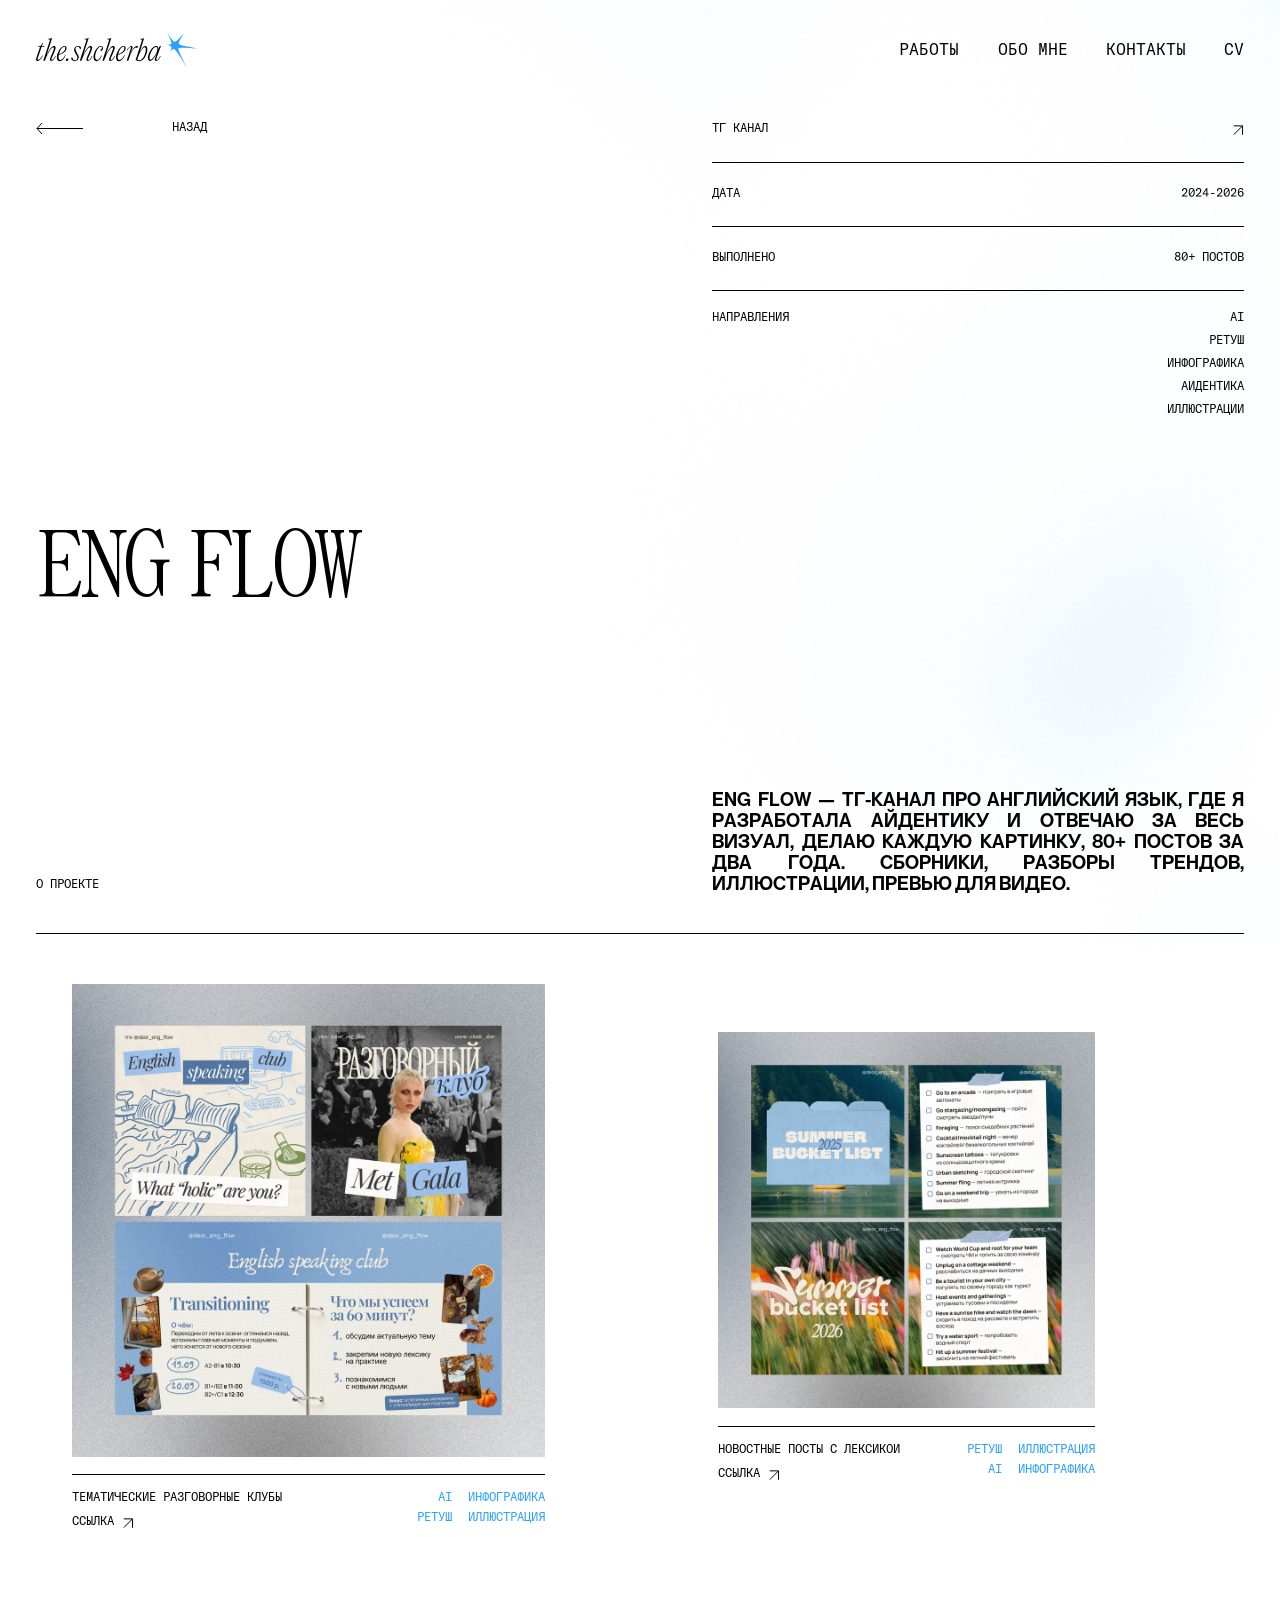
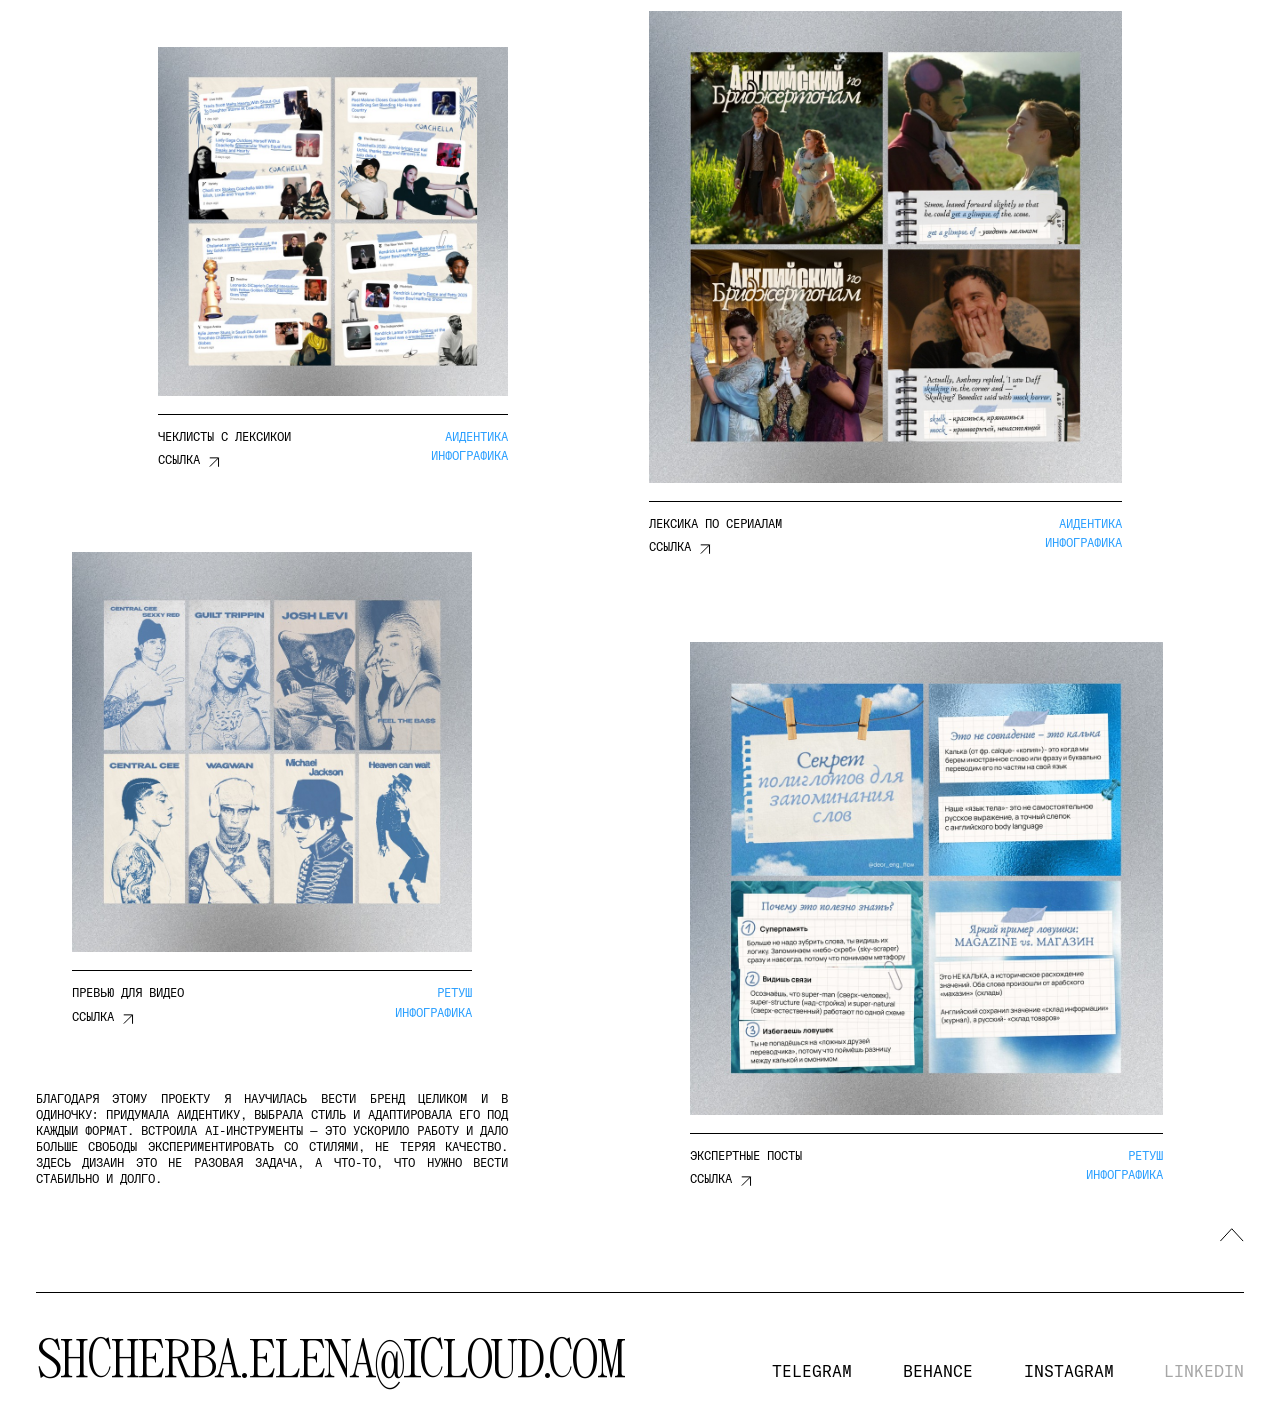
==== commit b4e4176e: "url without  html" ====
--- a/eng-flow.html
+++ b/eng-flow.html
@@ -13,7 +13,7 @@
   <body>
     <div class="case-wrap case-wrap--eng-flow">
       <div class="case-top">
-        <a href="index.html" class="case-back">
+        <a href="./" class="case-back">
           <img
             src="assets/figma/icon-back-wide.svg"
             alt=""
@@ -335,7 +335,7 @@
 
     <!-- хедер намеренно в конце <body>: без z-index (ломает mix-blend-mode) он должен идти в разметке после секций с z-index — см. .hero-nav в main.css -->
     <header class="hero-nav">
-      <a href="index.html#top" class="logo">
+      <a href="./#top" class="logo">
         <img
           class="logo-text-img"
           src="assets/figma/logo-text.svg"
@@ -355,9 +355,9 @@
         (меню)
       </button>
       <nav class="nav-links">
-        <a href="index.html#works">работы</a>
-        <a href="index.html#about">обо мне</a>
-        <a href="index.html#contacts">контакты</a>
+        <a href="./#works">работы</a>
+        <a href="./#about">обо мне</a>
+        <a href="./#contacts">контакты</a>
         <a href="#" class="cv-link" target="_blank" rel="noopener">cv</a>
       </nav>
     </header>
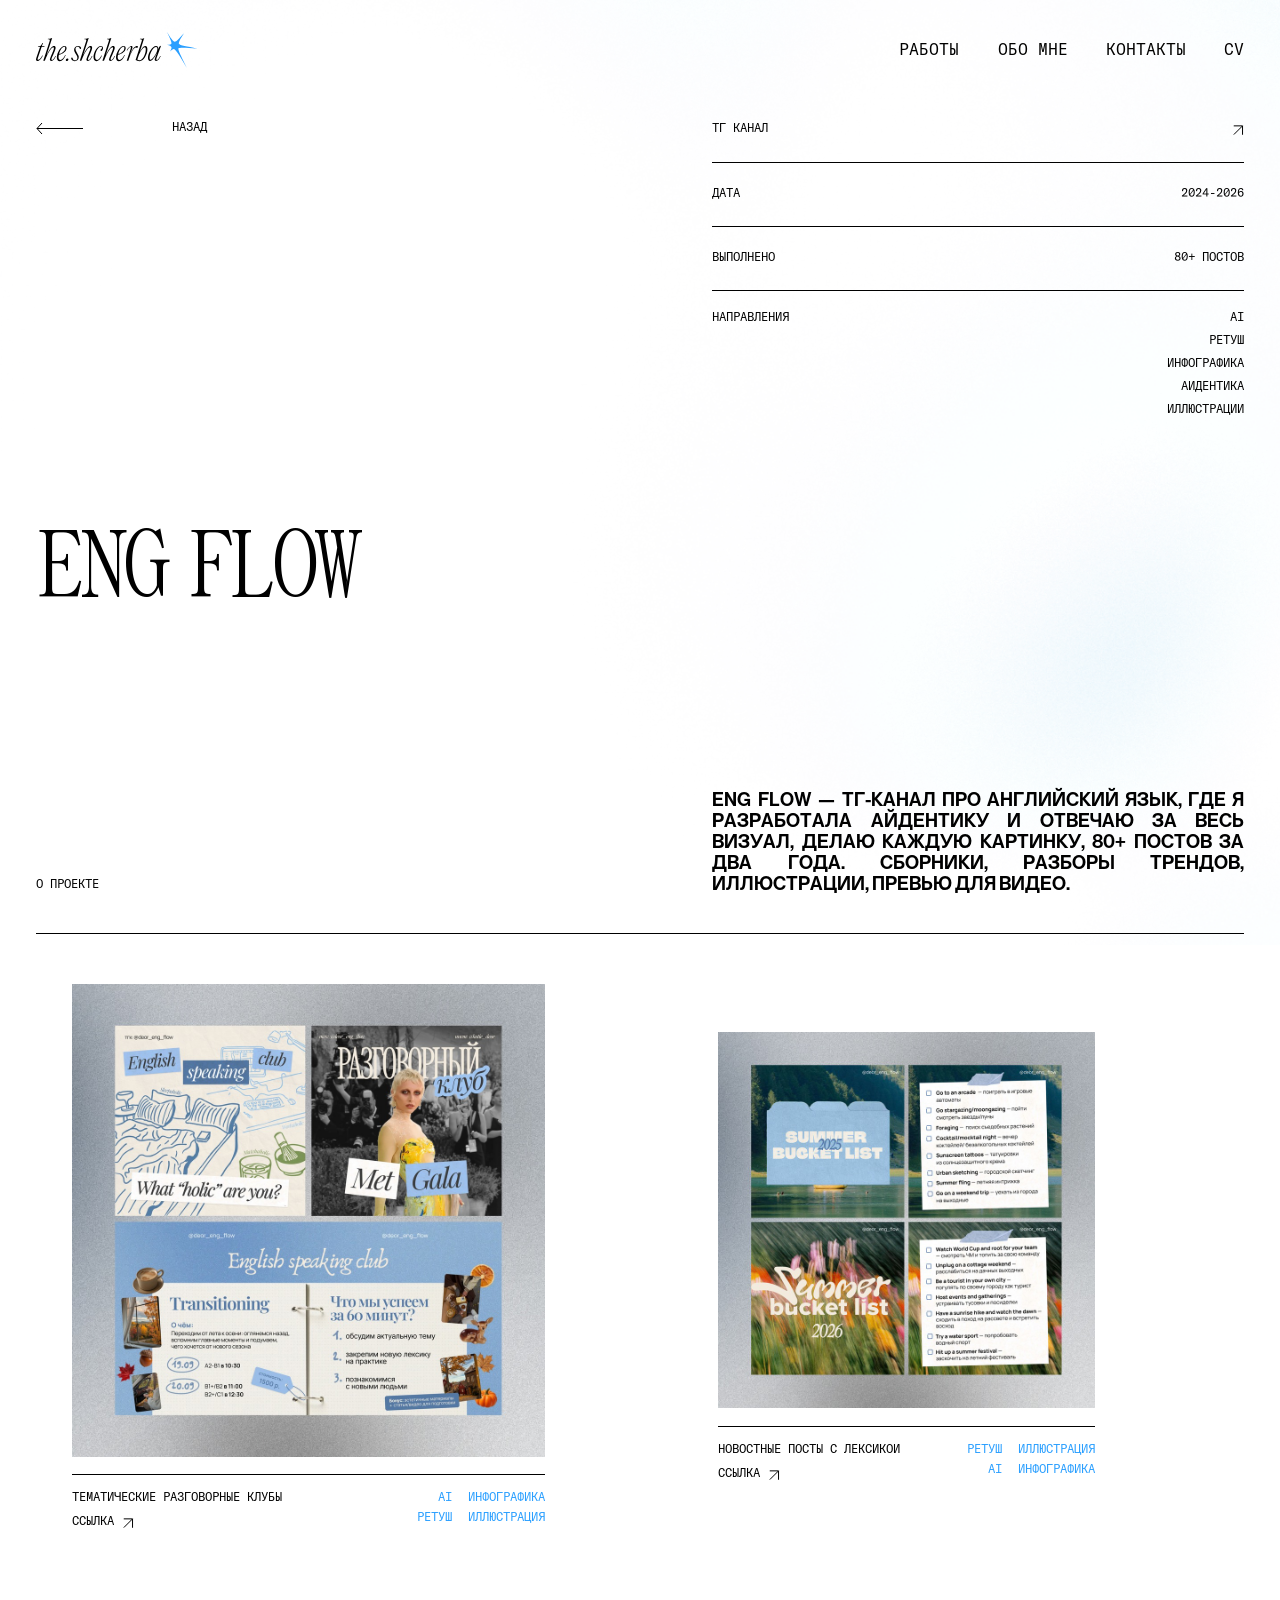
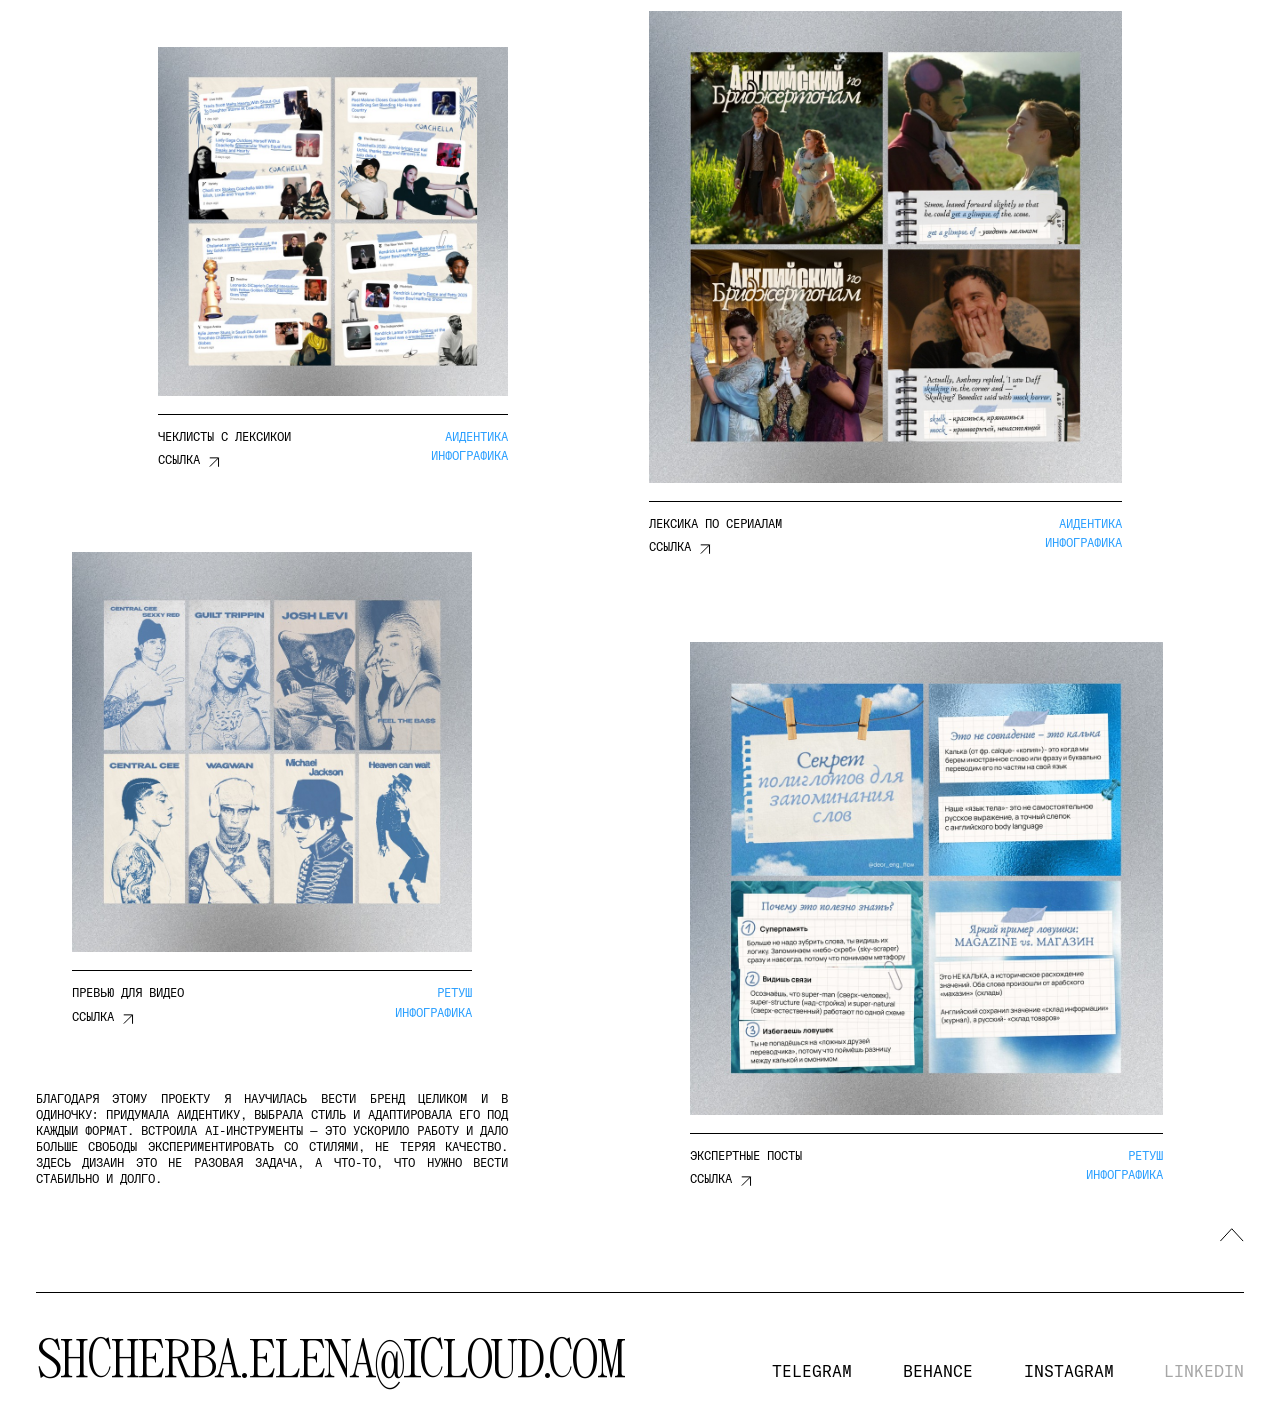
==== commit f29da485: "add cv link and drop .html from internal links - cv link in nav now points to the CV on Google Drive" ====
--- a/eng-flow.html
+++ b/eng-flow.html
@@ -358,7 +358,7 @@
         <a href="./#works">работы</a>
         <a href="./#about">обо мне</a>
         <a href="./#contacts">контакты</a>
-        <a href="#" class="cv-link" target="_blank" rel="noopener">cv</a>
+        <a href="https://drive.google.com/file/d/1vy9nY-pAg7K8HJmanTaUSOFqLMZZrRD-/view?usp=sharing" class="cv-link" target="_blank" rel="noopener">cv</a>
       </nav>
     </header>
 
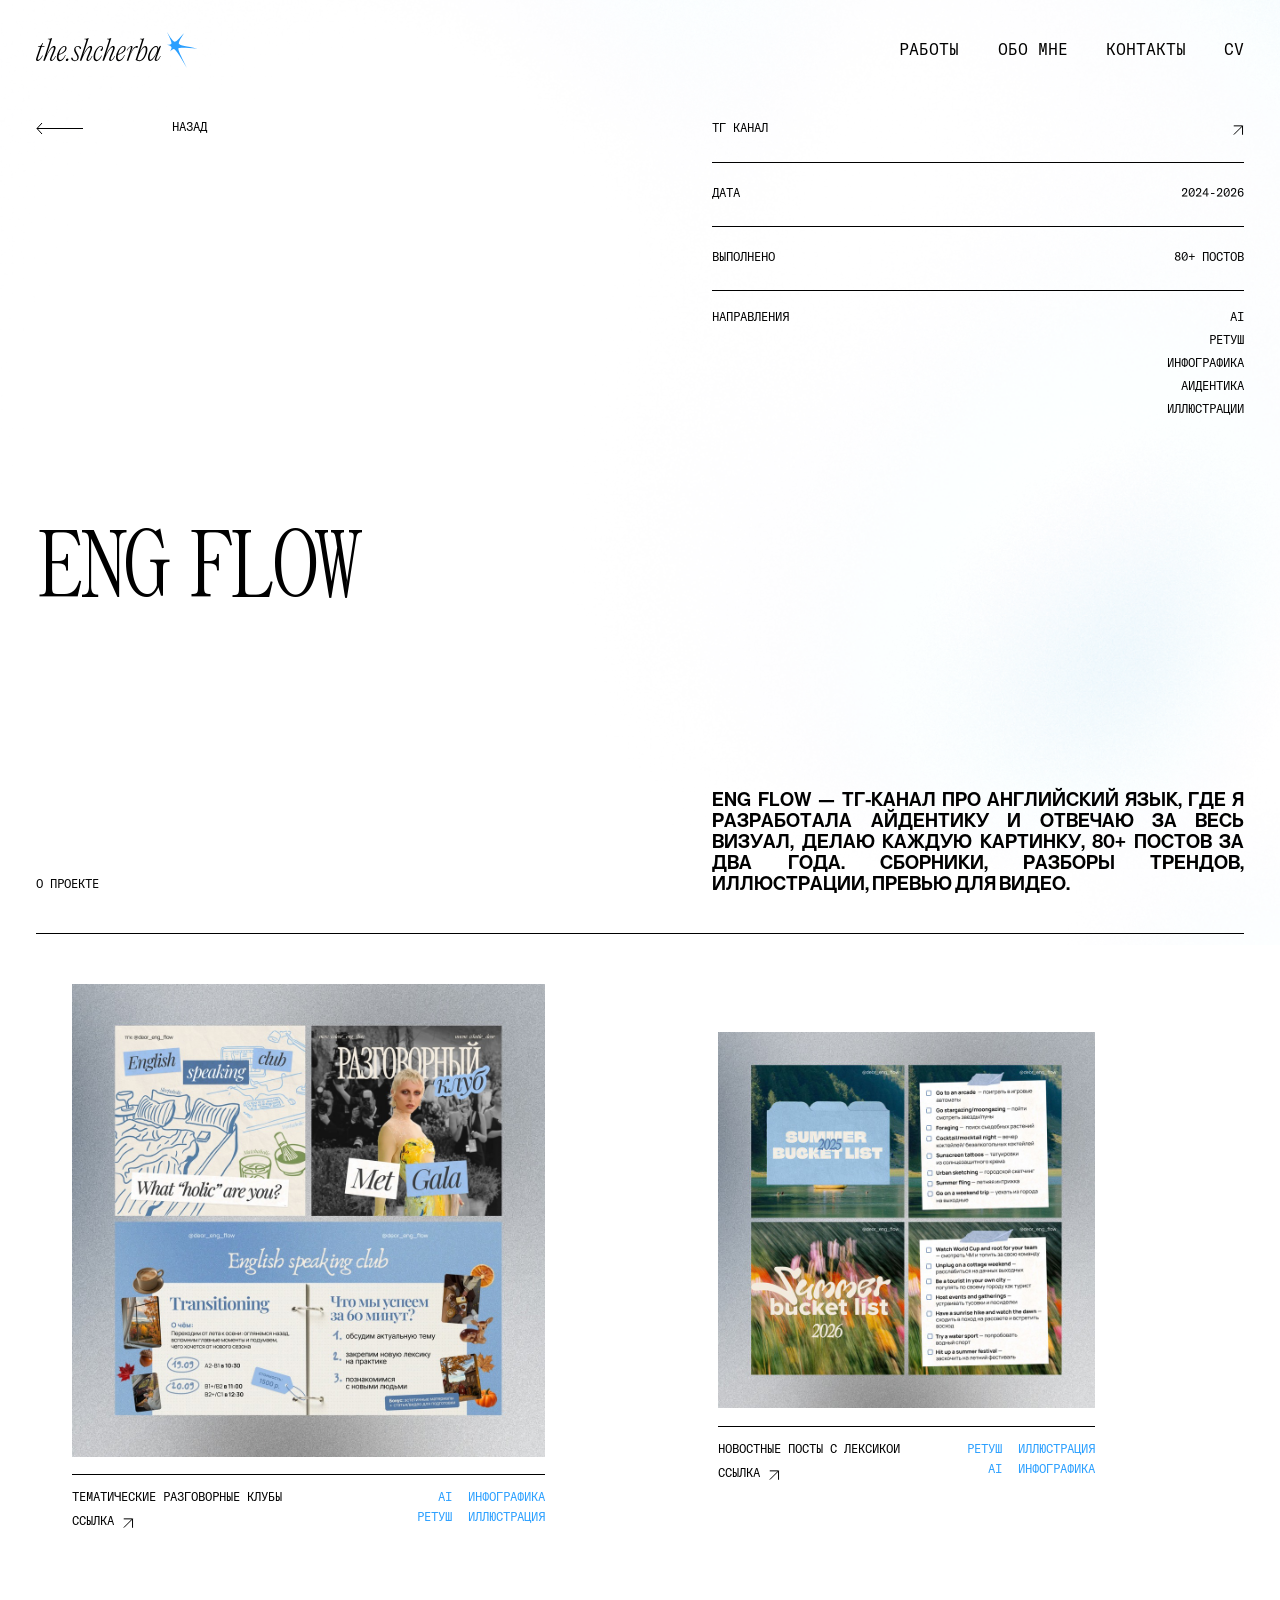
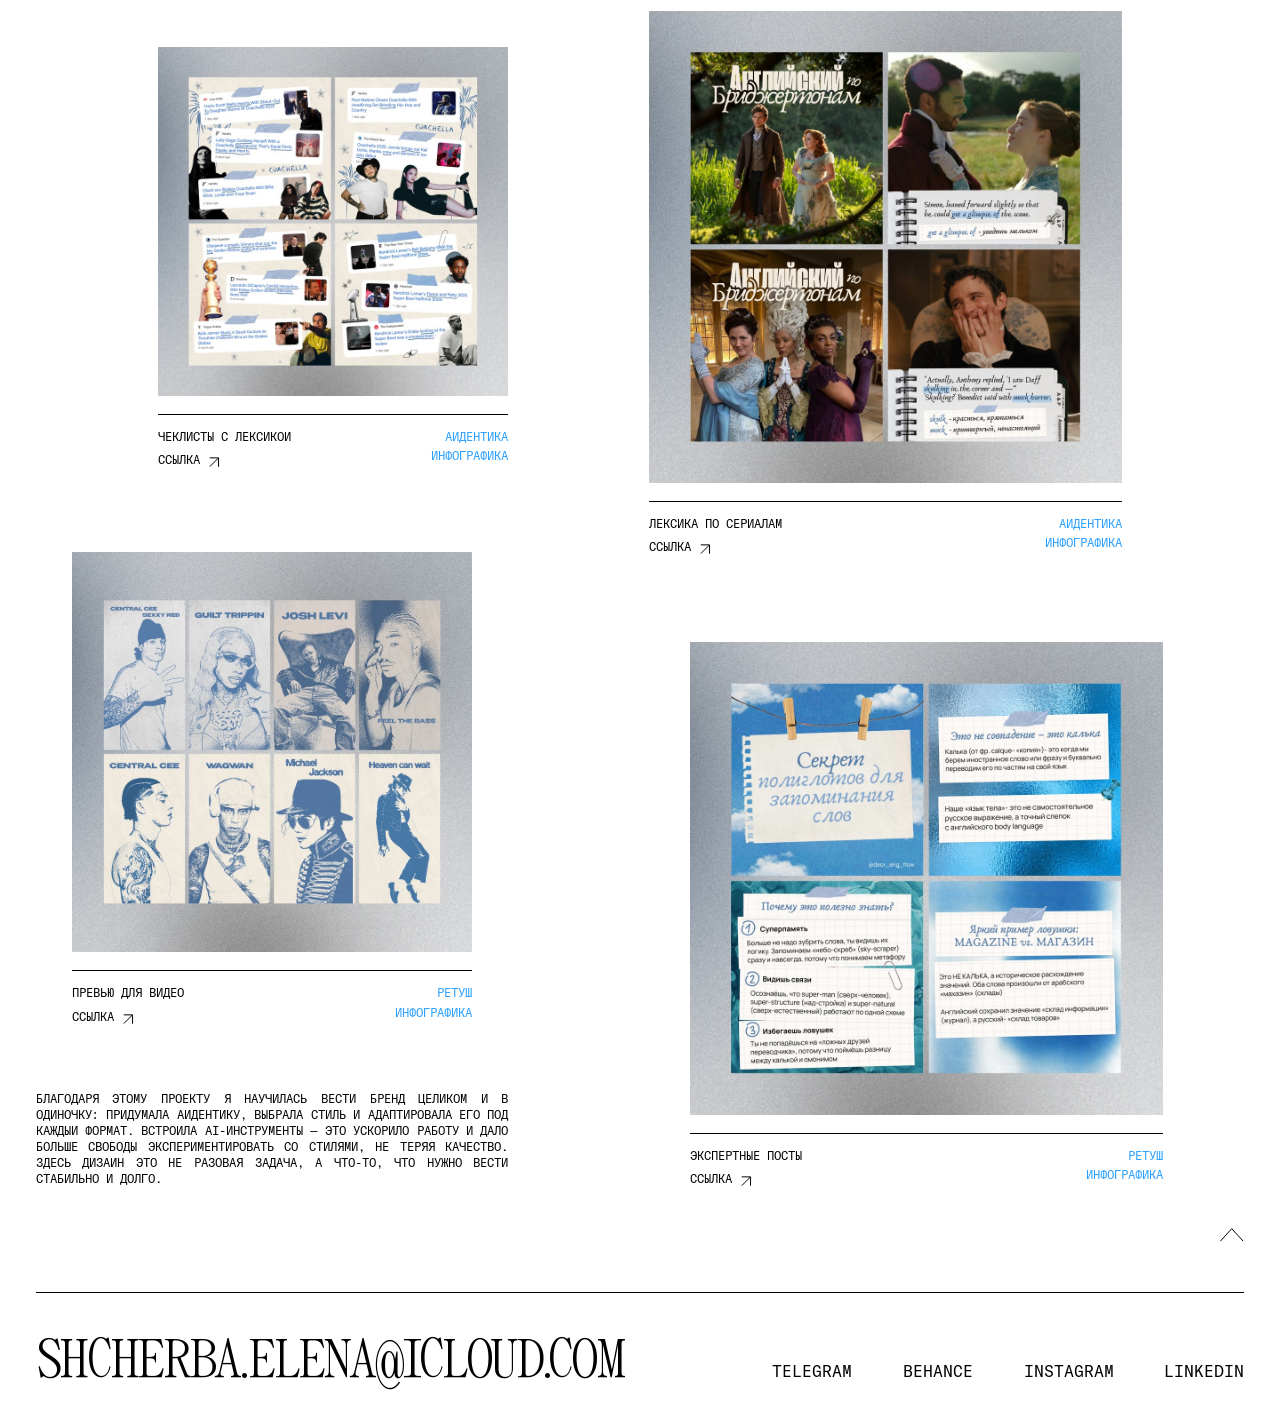
==== commit a605d2c7: "add linkedin link to contacts Co-Authored-By: Claude Opus 5.5 <noreply@anthropic.com>" ====
--- a/eng-flow.html
+++ b/eng-flow.html
@@ -326,8 +326,11 @@
             rel="noopener"
             >instagram</a
           >
-          <span class="contacts-link--pending" title="ждём ссылку от Лены"
-            >linkedin</span
+          <a
+            href="https://www.linkedin.com/in/the-shcherba/"
+            target="_blank"
+            rel="noopener"
+            >linkedin</a
           >
         </nav>
       </footer>
--- a/css/main.css
+++ b/css/main.css
@@ -801,12 +801,6 @@
   font-family: "GT America Mono", monospace;
   font-size: 16px;
   text-transform: uppercase;
-}
-
-.contacts-link--pending {
-  color: #000;
-  opacity: 0.35;
-  cursor: default;
 }
 
 /* отступ снизу как верхний padding хедера */
